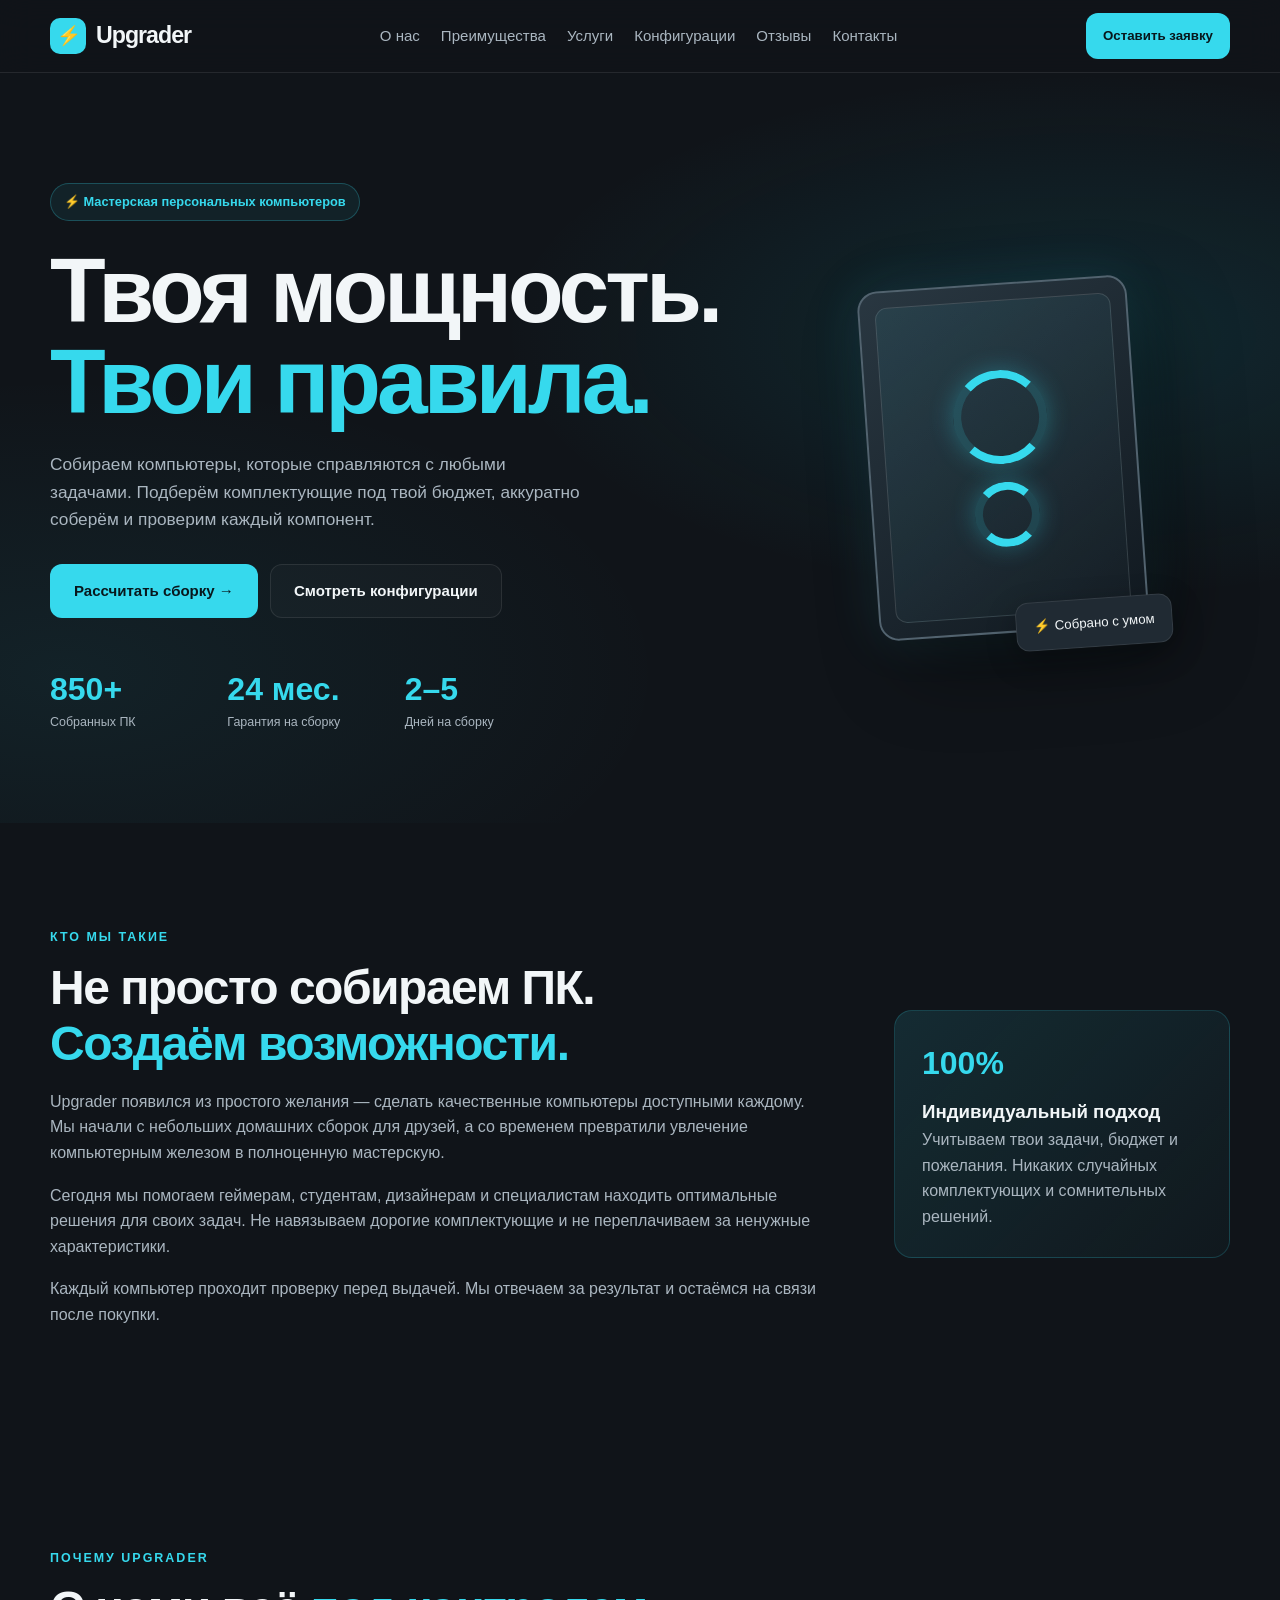
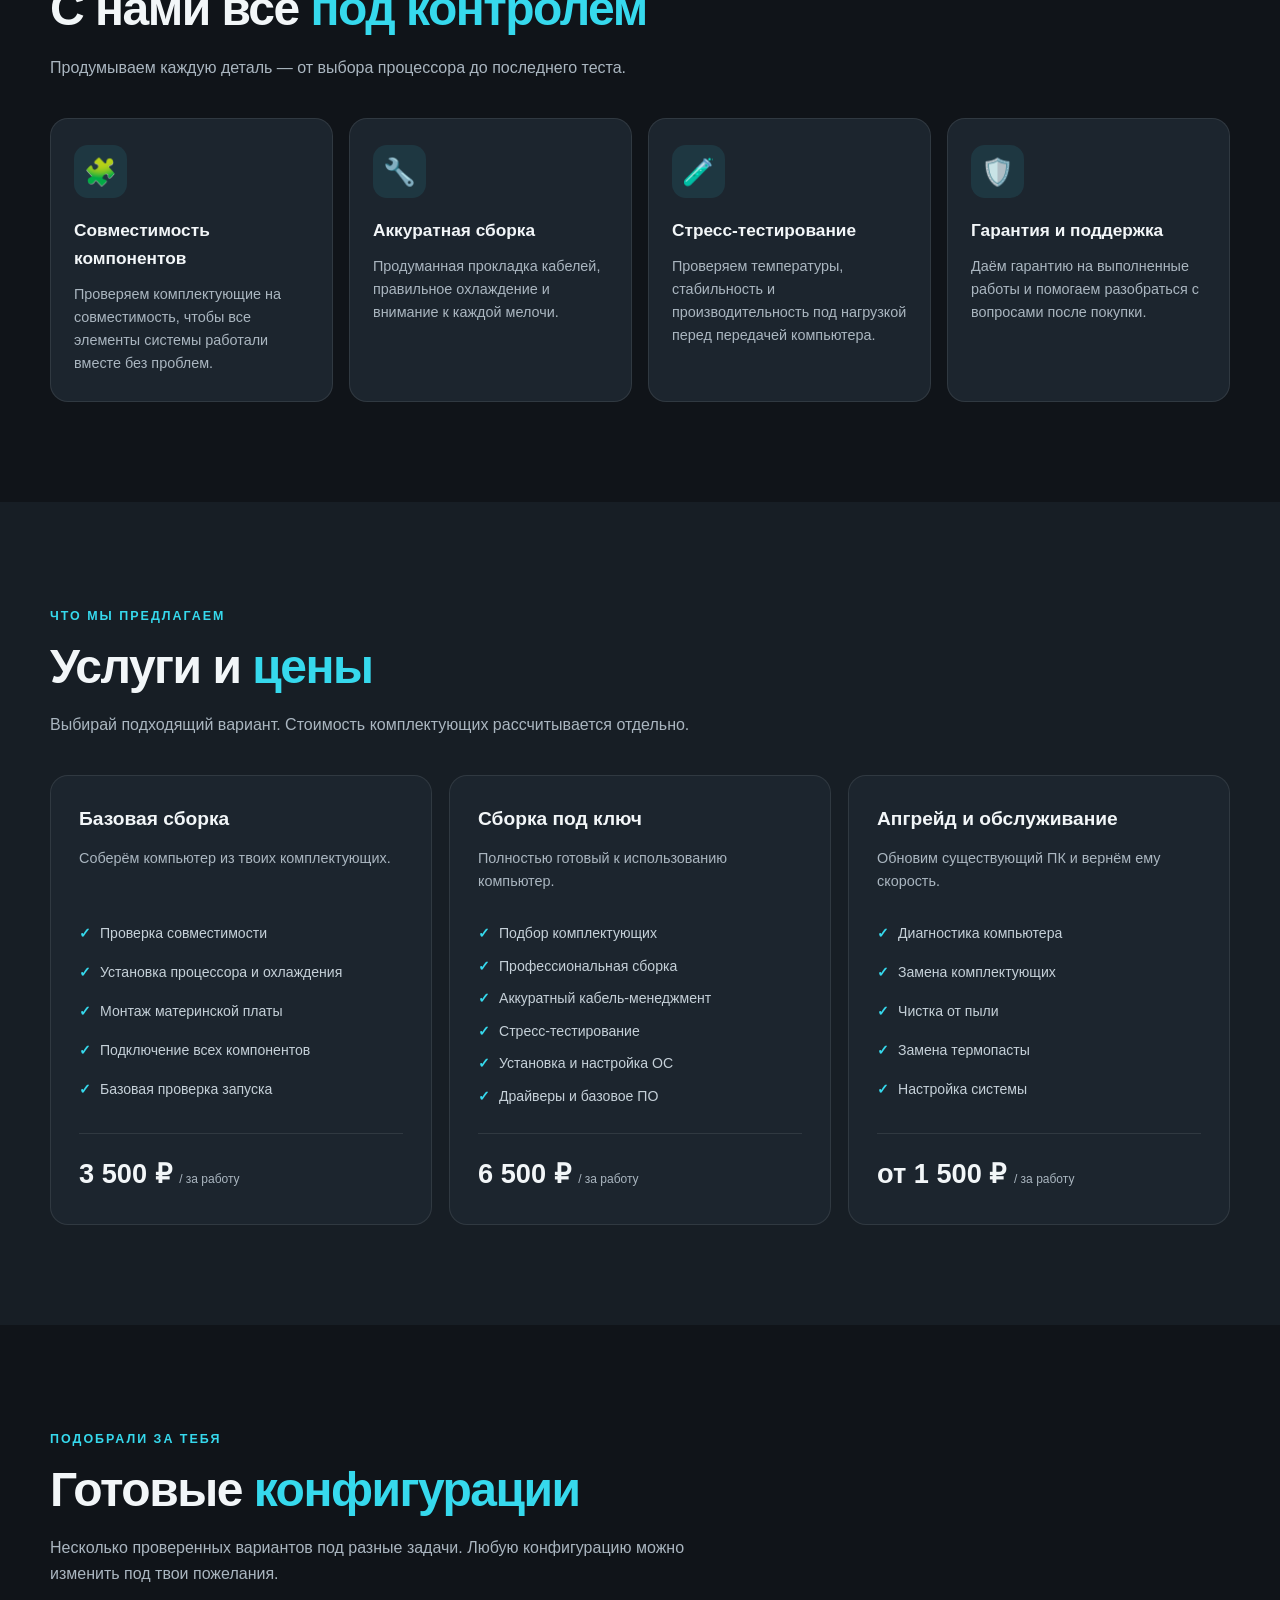
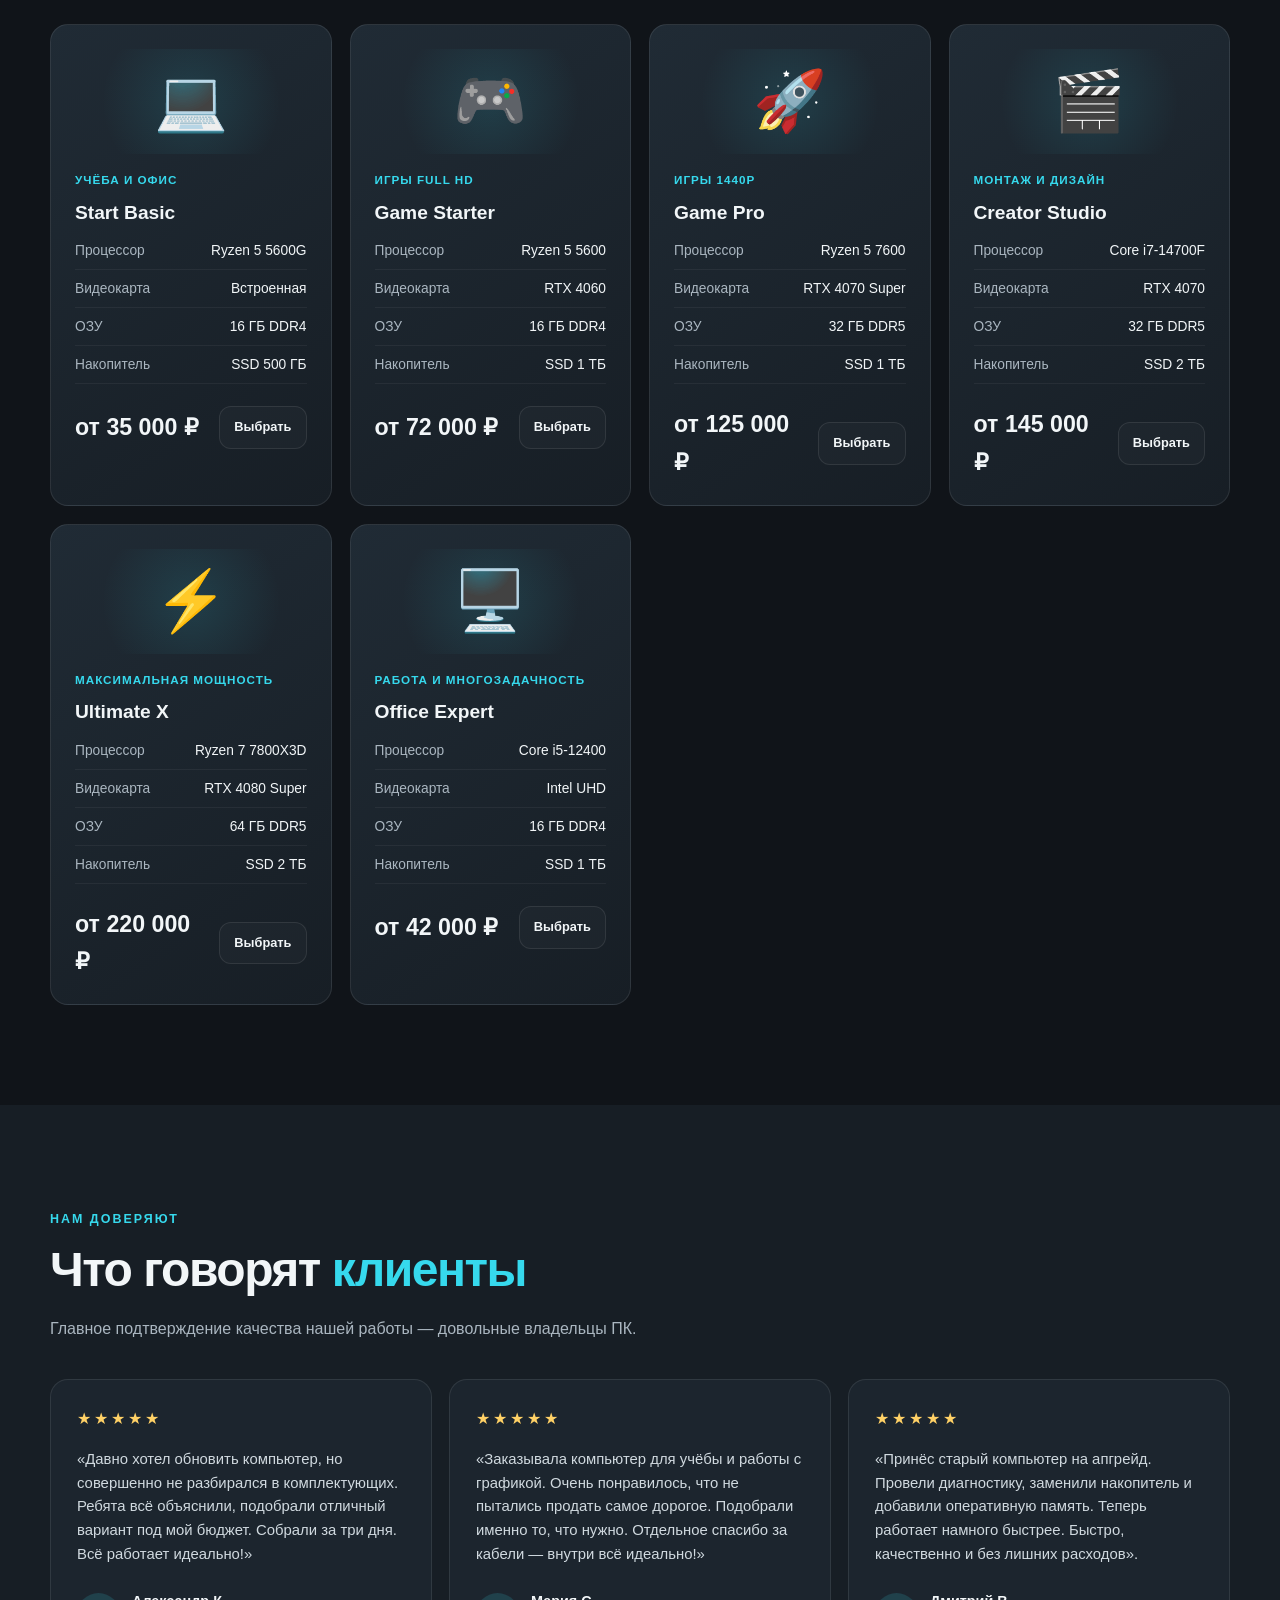
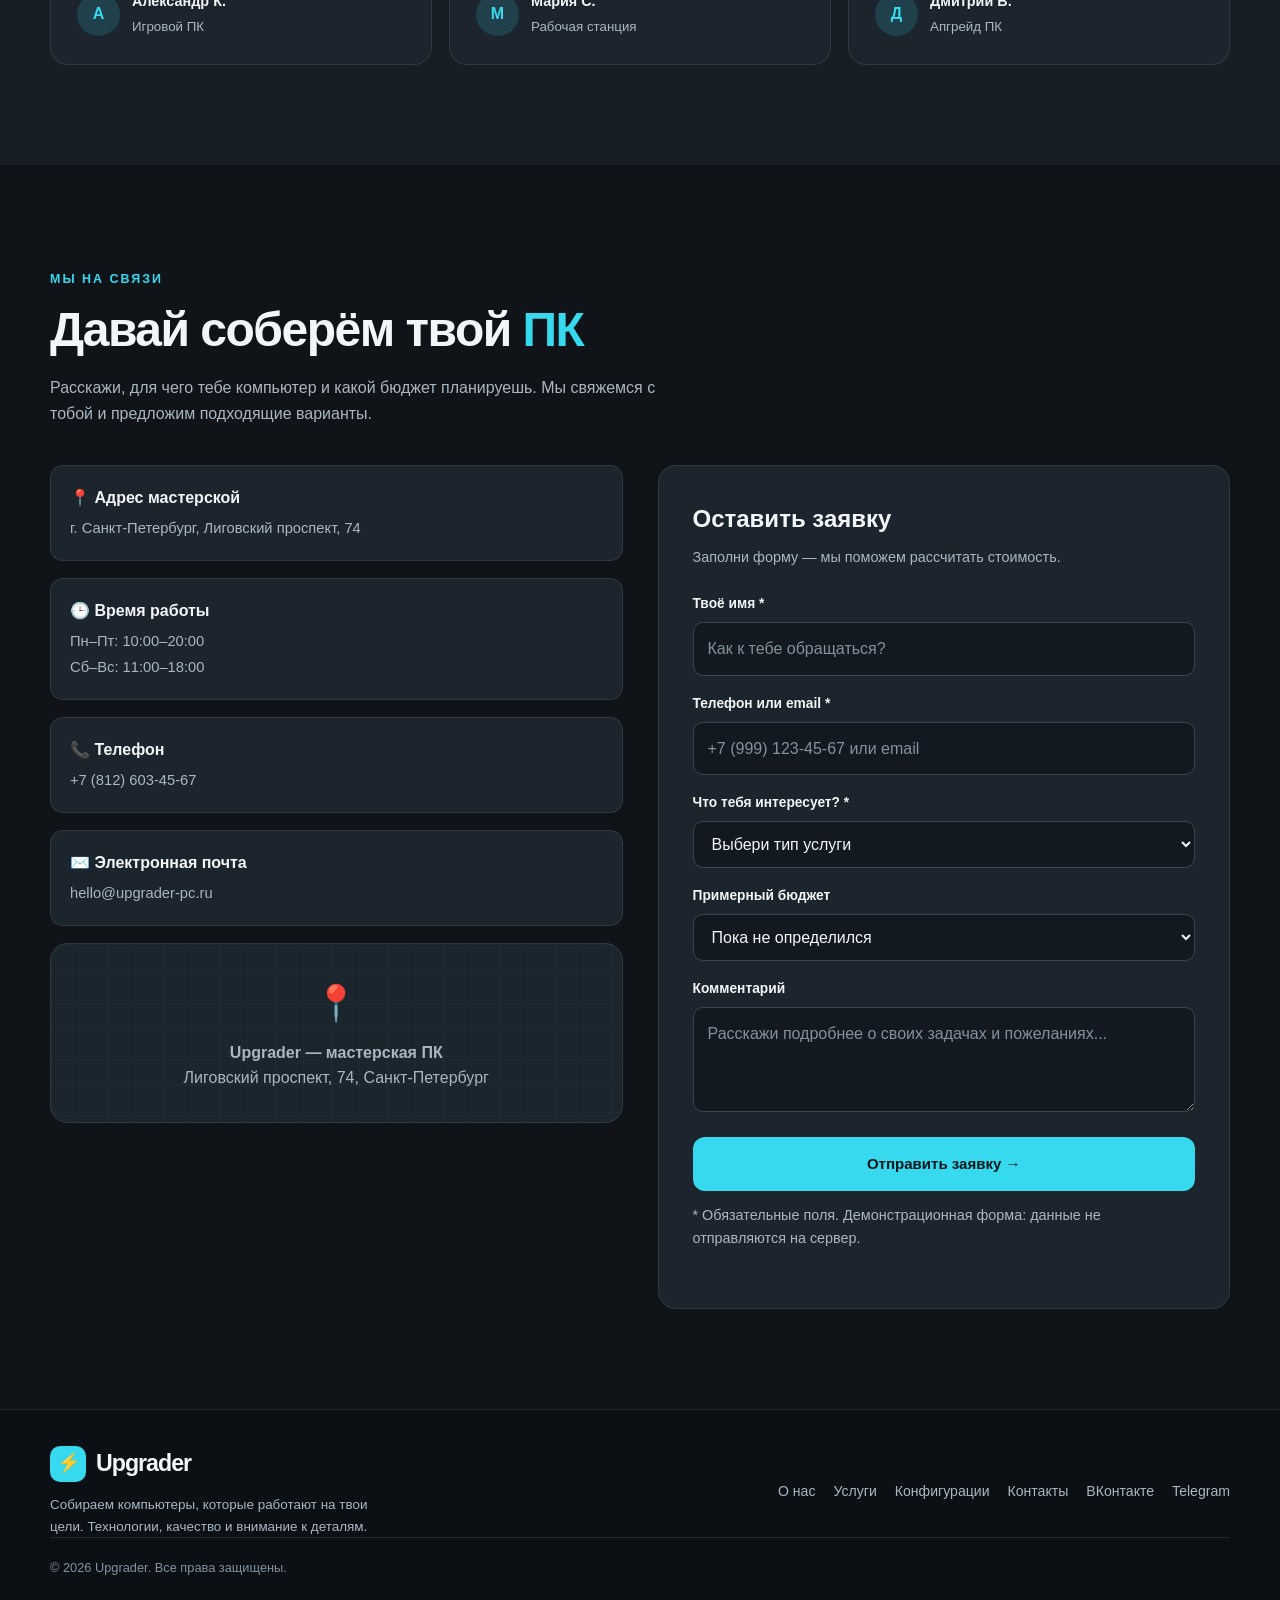
==== index.html @ da5e7ff3 "init commit" ====
<!DOCTYPE html>
<html lang="ru">
<head>
    <meta charset="UTF-8">
    <meta name="viewport" content="width=device-width, initial-scale=1.0">
    <meta name="description" content="Upgrader — сборка персональных компьютеров на заказ. Подбор комплектующих, профессиональная сборка, тестирование и апгрейд ПК.">
    <meta name="theme-color" content="#101419">
    <title>Upgrader — собери мощность под себя</title>

    <style>
        :root {
            --bg: #101419;
            --bg-secondary: #171e25;
            --card: #1c252e;
            --card-hover: #222f39;
            --accent: #36d9ed;
            --accent-dark: #16b8ce;
            --text: #f2f6f8;
            --muted: #aab6c0;
            --border: rgba(255,255,255,.09);
            --radius: 18px;
            --container: 1180px;
        }

        * {
            margin: 0;
            padding: 0;
            box-sizing: border-box;
        }

        html {
            scroll-behavior: smooth;
            scroll-padding-top: 90px;
        }

        body {
            font-family: -apple-system, BlinkMacSystemFont, "Segoe UI", sans-serif;
            background: var(--bg);
            color: var(--text);
            line-height: 1.6;
            overflow-x: hidden;
        }

        a {
            color: inherit;
            text-decoration: none;
        }

        button, input, select, textarea {
            font: inherit;
        }

        button, a {
            -webkit-tap-highlight-color: transparent;
        }

        .container {
            width: min(100% - 36px, var(--container));
            margin-inline: auto;
        }

        .section {
            padding: 76px 0;
        }

        .section-label {
            display: inline-block;
            color: var(--accent);
            font-size: .78rem;
            font-weight: 800;
            letter-spacing: 2px;
            text-transform: uppercase;
            margin-bottom: 12px;
        }

        .section-title {
            font-size: clamp(2rem, 5vw, 3rem);
            line-height: 1.15;
            letter-spacing: -1.5px;
            margin-bottom: 18px;
        }

        .section-description {
            max-width: 650px;
            color: var(--muted);
            margin-bottom: 38px;
        }

        .accent {
            color: var(--accent);
        }

        /* ===== Кнопки ===== */
        .btn {
            display: inline-flex;
            justify-content: center;
            align-items: center;
            gap: 9px;
            padding: 14px 23px;
            border: 1px solid transparent;
            border-radius: 12px;
            font-weight: 750;
            font-size: .94rem;
            cursor: pointer;
            transition: .25s ease;
            text-align: center;
        }

        .btn-primary {
            background: var(--accent);
            color: #08171c;
        }

        .btn-primary:hover {
            background: #74edfa;
            box-shadow: 0 0 28px rgba(54,217,237,.3);
            transform: translateY(-2px);
        }

        .btn-outline {
            border-color: var(--border);
            color: var(--text);
            background: rgba(255,255,255,.025);
        }

        .btn-outline:hover {
            border-color: var(--accent);
            color: var(--accent);
            transform: translateY(-2px);
        }

        /* ===== Шапка и навигация ===== */
        .header {
            position: sticky;
            top: 0;
            z-index: 100;
            background: rgba(16,20,25,.94);
            backdrop-filter: blur(16px);
            border-bottom: 1px solid var(--border);
        }

        .header-inner {
            min-height: 72px;
            display: flex;
            align-items: center;
            justify-content: space-between;
            gap: 20px;
        }

        .logo {
            display: inline-flex;
            align-items: center;
            gap: 10px;
            font-size: 1.45rem;
            font-weight: 900;
            letter-spacing: -1px;
            flex-shrink: 0;
        }

        .logo-icon {
            width: 36px;
            height: 36px;
            display: grid;
            place-items: center;
            background: var(--accent);
            color: #101419;
            border-radius: 10px;
            font-size: 1.2rem;
        }

        .nav {
            display: none;
            position: absolute;
            top: 72px;
            left: 0;
            width: 100%;
            padding: 22px;
            background: #171e25;
            border-bottom: 1px solid var(--border);
            flex-direction: column;
            gap: 18px;
        }

        .nav.active {
            display: flex;
        }

        .nav a {
            color: var(--muted);
            font-size: .94rem;
            transition: color .2s;
        }

        .nav a:hover {
            color: var(--accent);
        }

        .header-action {
            display: none;
        }

        .burger {
            width: 43px;
            height: 43px;
            border: 1px solid var(--border);
            border-radius: 10px;
            color: var(--text);
            background: var(--card);
            font-size: 1.35rem;
            cursor: pointer;
        }

        /* ===== Первый экран ===== */
        .hero {
            position: relative;
            padding: 88px 0 75px;
            overflow: hidden;
            background:
                radial-gradient(ellipse at 85% 35%, rgba(21,184,206,.13), transparent 38%),
                radial-gradient(ellipse at 5% 80%, rgba(54,217,237,.07), transparent 35%);
        }

        .hero-grid {
            display: grid;
            gap: 45px;
            align-items: center;
        }

        .hero-content {
            position: relative;
            z-index: 1;
        }

        .hero-tag {
            display: inline-flex;
            align-items: center;
            gap: 8px;
            padding: 8px 13px;
            border: 1px solid rgba(54,217,237,.25);
            border-radius: 30px;
            background: rgba(54,217,237,.07);
            color: var(--accent);
            font-size: .8rem;
            font-weight: 700;
            margin-bottom: 24px;
        }

        .hero h1 {
            font-size: clamp(2.8rem, 8vw, 5.7rem);
            line-height: .99;
            letter-spacing: -4px;
            margin-bottom: 25px;
        }

        .hero-description {
            max-width: 530px;
            color: var(--muted);
            font-size: 1.08rem;
            margin-bottom: 30px;
        }

        .hero-buttons {
            display: flex;
            flex-wrap: wrap;
            gap: 12px;
        }

        .hero-stats {
            display: grid;
            grid-template-columns: repeat(3, 1fr);
            gap: 12px;
            margin-top: 52px;
            max-width: 520px;
        }

        .stat-number {
            font-size: clamp(1.45rem, 4vw, 2rem);
            font-weight: 900;
            color: var(--accent);
            line-height: 1.2;
        }

        .stat-label {
            color: var(--muted);
            font-size: .78rem;
            margin-top: 5px;
        }

        /* Декоративный компьютер без внешних изображений */
        .hero-visual {
            min-height: 330px;
            display: grid;
            place-items: center;
            position: relative;
        }

        .pc-case {
            position: relative;
            width: min(270px, 75vw);
            height: 350px;
            padding: 15px;
            border: 2px solid #52636f;
            border-radius: 20px;
            background: linear-gradient(145deg, #293741, #111920);
            box-shadow: 25px 30px 80px rgba(0,0,0,.4), 0 0 50px rgba(54,217,237,.12);
            transform: rotate(-4deg);
        }

        .pc-glass {
            height: 100%;
            border: 1px solid rgba(255,255,255,.13);
            border-radius: 12px;
            background: linear-gradient(145deg, rgba(54,217,237,.07), rgba(255,255,255,.015));
            display: flex;
            flex-direction: column;
            align-items: center;
            justify-content: center;
            gap: 18px;
        }

        .fan {
            width: 94px;
            height: 94px;
            border: 8px solid rgba(54,217,237,.16);
            border-top-color: var(--accent);
            border-bottom-color: var(--accent);
            border-radius: 50%;
            box-shadow: 0 0 25px rgba(54,217,237,.3);
            animation: spin 7s linear infinite;
        }

        .fan:nth-child(2) {
            width: 65px;
            height: 65px;
            animation-duration: 5s;
        }

        .pc-caption {
            position: absolute;
            bottom: -22px;
            right: -25px;
            padding: 13px 17px;
            border: 1px solid var(--border);
            border-radius: 13px;
            background: #202a33;
            box-shadow: 0 10px 30px rgba(0,0,0,.3);
            font-size: .83rem;
        }

        @keyframes spin {
            to { transform: rotate(360deg); }
        }

        /* ===== О нас ===== */
        .about-grid {
            display: grid;
            gap: 25px;
        }

        .about-text p {
            color: var(--muted);
            margin-bottom: 17px;
        }

        .about-highlight {
            padding: 27px;
            background: linear-gradient(135deg, rgba(54,217,237,.12), rgba(54,217,237,.025));
            border: 1px solid rgba(54,217,237,.18);
            border-radius: var(--radius);
        }

        .about-highlight strong {
            display: block;
            font-size: 2rem;
            color: var(--accent);
            margin-bottom: 8px;
        }

        .about-highlight p {
            color: var(--muted);
        }

        /* ===== Преимущества ===== */
        .advantages-grid {
            display: grid;
            grid-template-columns: repeat(auto-fit, minmax(min(100%, 230px), 1fr));
            gap: 16px;
        }

        .advantage-card {
            padding: 26px 23px;
            border: 1px solid var(--border);
            border-radius: var(--radius);
            background: var(--card);
            transition: .25s ease;
        }

        .advantage-card:hover {
            transform: translateY(-5px);
            border-color: rgba(54,217,237,.55);
            background: var(--card-hover);
            box-shadow: 0 12px 35px rgba(54,217,237,.07);
        }

        .advantage-icon {
            width: 53px;
            height: 53px;
            display: grid;
            place-items: center;
            background: rgba(54,217,237,.1);
            border-radius: 14px;
            font-size: 1.65rem;
            margin-bottom: 19px;
        }

        .advantage-card h3 {
            font-size: 1.08rem;
            margin-bottom: 10px;
        }

        .advantage-card p {
            color: var(--muted);
            font-size: .9rem;
        }

        /* ===== Услуги ===== */
        .services {
            background: var(--bg-secondary);
        }

        .services-grid {
            display: grid;
            grid-template-columns: repeat(auto-fit, minmax(min(100%, 270px), 1fr));
            gap: 17px;
        }

        .service-card {
            padding: 28px;
            background: var(--card);
            border: 1px solid var(--border);
            border-radius: var(--radius);
            display: flex;
            flex-direction: column;
            transition: .25s;
        }

        .service-card:hover {
            transform: translateY(-5px);
            border-color: var(--accent);
        }

        .service-card h3 {
            font-size: 1.2rem;
            margin-bottom: 12px;
        }

        .service-card > p {
            min-height: 55px;
            color: var(--muted);
            font-size: .9rem;
            margin-bottom: 20px;
        }

        .service-card ul {
            list-style: none;
            display: grid;
            gap: 10px;
            margin-bottom: 26px;
            flex: 1;
        }

        .service-card li {
            color: #c5d0d8;
            font-size: .88rem;
        }

        .service-card li::before {
            content: "✓";
            color: var(--accent);
            margin-right: 9px;
            font-weight: 900;
        }

        .service-price {
            padding-top: 18px;
            border-top: 1px solid var(--border);
            font-size: 1.7rem;
            font-weight: 900;
        }

        .service-price small {
            font-size: .75rem;
            font-weight: 400;
            color: var(--muted);
        }

        /* ===== Конфигурации ===== */
        .configs-grid {
            display: grid;
            grid-template-columns: repeat(auto-fit, minmax(min(100%, 280px), 1fr));
            gap: 18px;
        }

        .config-card {
            position: relative;
            padding: 24px;
            background: linear-gradient(145deg, #202b35, #171e25);
            border: 1px solid var(--border);
            border-radius: var(--radius);
            overflow: hidden;
            transition: .25s;
        }

        .config-card:hover {
            transform: translateY(-5px);
            border-color: rgba(54,217,237,.6);
            box-shadow: 0 12px 35px rgba(54,217,237,.08);
        }

        .config-icon {
            width: 100%;
            height: 105px;
            display: grid;
            place-items: center;
            background: radial-gradient(circle, rgba(54,217,237,.13), transparent 70%);
            font-size: 3.7rem;
            margin-bottom: 12px;
        }

        .config-category {
            color: var(--accent);
            font-size: .73rem;
            font-weight: 800;
            letter-spacing: 1px;
            text-transform: uppercase;
        }

        .config-card h3 {
            font-size: 1.2rem;
            margin: 6px 0 12px;
        }

        .config-specs {
            list-style: none;
            display: grid;
            gap: 8px;
            color: var(--muted);
            font-size: .86rem;
            margin-bottom: 22px;
        }

        .config-specs li {
            display: flex;
            justify-content: space-between;
            gap: 10px;
            border-bottom: 1px solid rgba(255,255,255,.05);
            padding-bottom: 7px;
        }

        .config-specs span:last-child {
            color: var(--text);
            text-align: right;
        }

        .config-bottom {
            display: flex;
            justify-content: space-between;
            align-items: center;
            gap: 10px;
        }

        .config-price {
            font-size: 1.45rem;
            font-weight: 900;
        }

        .config-bottom .btn {
            padding: 10px 14px;
            font-size: .8rem;
        }

        /* ===== Отзывы ===== */
        .reviews {
            background: var(--bg-secondary);
        }

        .reviews-grid {
            display: grid;
            grid-template-columns: repeat(auto-fit, minmax(min(100%, 270px), 1fr));
            gap: 17px;
        }

        .review-card {
            padding: 26px;
            border: 1px solid var(--border);
            border-radius: var(--radius);
            background: var(--card);
        }

        .review-stars {
            color: #ffd166;
            letter-spacing: 3px;
            margin-bottom: 16px;
        }

        .review-card blockquote {
            color: #d0d9df;
            font-size: .93rem;
            margin-bottom: 23px;
        }

        .review-author {
            display: flex;
            align-items: center;
            gap: 12px;
        }

        .review-avatar {
            width: 43px;
            height: 43px;
            display: grid;
            place-items: center;
            border-radius: 50%;
            background: rgba(54,217,237,.15);
            color: var(--accent);
            font-weight: 900;
        }

        .review-author strong {
            display: block;
            font-size: .9rem;
        }

        .review-author small {
            color: var(--muted);
        }

        /* ===== Контакты и форма ===== */
        .contacts-grid {
            display: grid;
            gap: 35px;
        }

        .contact-info {
            display: grid;
            gap: 17px;
        }

        .contact-item {
            padding: 19px;
            border-radius: 13px;
            background: var(--card);
            border: 1px solid var(--border);
        }

        .contact-item strong {
            display: block;
            margin-bottom: 5px;
        }

        .contact-item span,
        .contact-item a {
            color: var(--muted);
            font-size: .92rem;
        }

        .contact-item a:hover {
            color: var(--accent);
        }

        .map-placeholder {
            min-height: 180px;
            display: grid;
            place-items: center;
            text-align: center;
            padding: 20px;
            background:
                linear-gradient(rgba(54,217,237,.035) 1px, transparent 1px),
                linear-gradient(90deg, rgba(54,217,237,.035) 1px, transparent 1px),
                #1b252e;
            background-size: 28px 28px;
            border: 1px solid var(--border);
            border-radius: var(--radius);
            color: var(--muted);
        }

        .map-placeholder span {
            display: block;
            font-size: 2.2rem;
            margin-bottom: 8px;
        }

        .form-card {
            padding: 26px;
            background: var(--card);
            border: 1px solid var(--border);
            border-radius: var(--radius);
        }

        .form-card h3 {
            font-size: 1.5rem;
            margin-bottom: 8px;
        }

        .form-card > p {
            color: var(--muted);
            font-size: .9rem;
            margin-bottom: 24px;
        }

        .form-group {
            margin-bottom: 17px;
        }

        .form-group label {
            display: block;
            font-size: .86rem;
            font-weight: 650;
            margin-bottom: 7px;
        }

        .form-group input,
        .form-group select,
        .form-group textarea {
            width: 100%;
            padding: 13px 14px;
            background: #121920;
            border: 1px solid #394650;
            border-radius: 10px;
            color: var(--text);
            outline: none;
            transition: border-color .2s;
        }

        .form-group input:focus,
        .form-group select:focus,
        .form-group textarea:focus {
            border-color: var(--accent);
            box-shadow: 0 0 0 3px rgba(54,217,237,.1);
        }

        .form-group input::placeholder,
        .form-group textarea::placeholder {
            color: #84919c;
        }

        .form-group textarea {
            min-height: 105px;
            resize: vertical;
        }

        .form-note {
            color: var(--muted);
            font-size: .75rem;
            margin-top: 13px;
        }

        .form-card .btn {
            width: 100%;
        }

        /* ===== Подвал ===== */
        .footer {
            padding: 35px 0;
            background: #0b1014;
            border-top: 1px solid var(--border);
        }

        .footer-inner {
            display: flex;
            flex-direction: column;
            gap: 25px;
        }

        .footer-description {
            max-width: 320px;
            color: var(--muted);
            font-size: .84rem;
            margin-top: 12px;
        }

        .footer-links {
            display: flex;
            flex-wrap: wrap;
            gap: 18px;
        }

        .footer-links a {
            color: var(--muted);
            font-size: .88rem;
            transition: color .2s;
        }

        .footer-links a:hover {
            color: var(--accent);
        }

        .copyright {
            color: #84919c;
            font-size: .8rem;
            padding-top: 20px;
            border-top: 1px solid var(--border);
        }

        /* ===== Адаптация для планшетов и ПК ===== */
        @media (min-width: 700px) {
            .section {
                padding: 100px 0;
            }

            .hero {
                padding: 110px 0 90px;
            }

            .hero-grid {
                grid-template-columns: 1.2fr .8fr;
            }

            .about-grid {
                grid-template-columns: 1.4fr .6fr;
                align-items: center;
                gap: 60px;
            }

            .contacts-grid {
                grid-template-columns: 1fr 1fr;
                align-items: start;
            }

            .form-card {
                padding: 34px;
            }

            .footer-inner {
                flex-direction: row;
                justify-content: space-between;
                align-items: center;
            }
        }

        @media (min-width: 1050px) {
            .nav {
                position: static;
                display: flex;
                width: auto;
                padding: 0;
                background: transparent;
                border: 0;
                flex-direction: row;
                align-items: center;
                gap: 21px;
            }

            .header-action {
                display: inline-flex;
                padding: 11px 16px;
                font-size: .83rem;
            }

            .burger {
                display: none;
            }
        }

        @media (max-width: 380px) {
            .container {
                width: min(100% - 26px, var(--container));
            }

            .hero h1 {
                letter-spacing: -2px;
            }

            .hero-buttons .btn {
                width: 100%;
            }

            .hero-stats {
                gap: 7px;
            }

            .stat-label {
                font-size: .69rem;
            }

            .config-bottom {
                align-items: flex-start;
                flex-direction: column;
            }
        }

        /* Учитываем настройки пользователя, отключающие анимацию */
        @media (prefers-reduced-motion: reduce) {
            *,
            *::before,
            *::after {
                scroll-behavior: auto !important;
                animation-duration: .01ms !important;
                animation-iteration-count: 1 !important;
                transition-duration: .01ms !important;
            }
        }
    </style>
</head>

<body>

    <!-- Шапка сайта -->
    <header class="header">
        <div class="container header-inner">
            <a href="#home" class="logo" aria-label="Upgrader — на главную">
                <span class="logo-icon">⚡</span>
                Upgrader
            </a>

            <nav class="nav" id="navigation" aria-label="Основная навигация">
                <a href="#about">О нас</a>
                <a href="#advantages">Преимущества</a>
                <a href="#services">Услуги</a>
                <a href="#configurations">Конфигурации</a>
                <a href="#reviews">Отзывы</a>
                <a href="#contacts">Контакты</a>
            </nav>

            <a href="#contacts" class="btn btn-primary header-action">Оставить заявку</a>

            <button class="burger" id="burger" type="button"
                    aria-label="Открыть меню" aria-expanded="false"
                    aria-controls="navigation">☰</button>
        </div>
    </header>

    <main>
        <!-- Главный экран -->
        <section class="hero" id="home">
            <div class="container hero-grid">
                <div class="hero-content">
                    <div class="hero-tag">⚡ Мастерская персональных компьютеров</div>

                    <h1>
                        Твоя мощность.<br>
                        <span class="accent">Твои правила.</span>
                    </h1>

                    <p class="hero-description">
                        Собираем компьютеры, которые справляются с любыми задачами.
                        Подберём комплектующие под твой бюджет, аккуратно соберём
                        и проверим каждый компонент.
                    </p>

                    <div class="hero-buttons">
                        <a href="#contacts" class="btn btn-primary">Рассчитать сборку →</a>
                        <a href="#configurations" class="btn btn-outline">Смотреть конфигурации</a>
                    </div>

                    <div class="hero-stats">
                        <div>
                            <div class="stat-number">850+</div>
                            <div class="stat-label">Собранных ПК</div>
                        </div>
                        <div>
                            <div class="stat-number">24 мес.</div>
                            <div class="stat-label">Гарантия на сборку</div>
                        </div>
                        <div>
                            <div class="stat-number">2–5</div>
                            <div class="stat-label">Дней на сборку</div>
                        </div>
                    </div>
                </div>

                <div class="hero-visual" aria-label="Изображение игрового компьютера">
                    <div class="pc-case">
                        <div class="pc-glass">
                            <div class="fan"></div>
                            <div class="fan"></div>
                        </div>
                        <div class="pc-caption">⚡ Собрано с умом</div>
                    </div>
                </div>
            </div>
        </section>

        <!-- О мастерской -->
        <section class="section" id="about">
            <div class="container about-grid">
                <div class="about-text">
                    <span class="section-label">Кто мы такие</span>
                    <h2 class="section-title">Не просто собираем ПК.<br>
                        <span class="accent">Создаём возможности.</span>
                    </h2>

                    <p>
                        Upgrader появился из простого желания — сделать качественные
                        компьютеры доступными каждому. Мы начали с небольших домашних
                        сборок для друзей, а со временем превратили увлечение
                        компьютерным железом в полноценную мастерскую.
                    </p>

                    <p>
                        Сегодня мы помогаем геймерам, студентам, дизайнерам и
                        специалистам находить оптимальные решения для своих задач.
                        Не навязываем дорогие комплектующие и не переплачиваем
                        за ненужные характеристики.
                    </p>

                    <p>
                        Каждый компьютер проходит проверку перед выдачей.
                        Мы отвечаем за результат и остаёмся на связи после покупки.
                    </p>
                </div>

                <div class="about-highlight">
                    <strong>100%</strong>
                    <h3>Индивидуальный подход</h3>
                    <p>
                        Учитываем твои задачи, бюджет и пожелания.
                        Никаких случайных комплектующих и сомнительных решений.
                    </p>
                </div>
            </div>
        </section>

        <!-- Преимущества -->
        <section class="section" id="advantages">
            <div class="container">
                <span class="section-label">Почему Upgrader</span>
                <h2 class="section-title">С нами всё <span class="accent">под контролем</span></h2>
                <p class="section-description">
                    Продумываем каждую деталь — от выбора процессора до последнего теста.
                </p>

                <div class="advantages-grid">
                    <article class="advantage-card">
                        <div class="advantage-icon">🧩</div>
                        <h3>Совместимость компонентов</h3>
                        <p>
                            Проверяем комплектующие на совместимость, чтобы все
                            элементы системы работали вместе без проблем.
                        </p>
                    </article>

                    <article class="advantage-card">
                        <div class="advantage-icon">🔧</div>
                        <h3>Аккуратная сборка</h3>
                        <p>
                            Продуманная прокладка кабелей, правильное охлаждение
                            и внимание к каждой мелочи.
                        </p>
                    </article>

                    <article class="advantage-card">
                        <div class="advantage-icon">🧪</div>
                        <h3>Стресс-тестирование</h3>
                        <p>
                            Проверяем температуры, стабильность и производительность
                            под нагрузкой перед передачей компьютера.
                        </p>
                    </article>

                    <article class="advantage-card">
                        <div class="advantage-icon">🛡️</div>
                        <h3>Гарантия и поддержка</h3>
                        <p>
                            Даём гарантию на выполненные работы и помогаем
                            разобраться с вопросами после покупки.
                        </p>
                    </article>
                </div>
            </div>
        </section>

        <!-- Услуги и стоимость -->
        <section class="section services" id="services">
            <div class="container">
                <span class="section-label">Что мы предлагаем</span>
                <h2 class="section-title">Услуги и <span class="accent">цены</span></h2>
                <p class="section-description">
                    Выбирай подходящий вариант. Стоимость комплектующих
                    рассчитывается отдельно.
                </p>

                <div class="services-grid">
                    <article class="service-card">
                        <h3>Базовая сборка</h3>
                        <p>Соберём компьютер из твоих комплектующих.</p>

                        <ul>
                            <li>Проверка совместимости</li>
                            <li>Установка процессора и охлаждения</li>
                            <li>Монтаж материнской платы</li>
                            <li>Подключение всех компонентов</li>
                            <li>Базовая проверка запуска</li>
                        </ul>

                        <div class="service-price">
                            3 500 ₽ <small>/ за работу</small>
                        </div>
                    </article>

                    <article class="service-card">
                        <h3>Сборка под ключ</h3>
                        <p>Полностью готовый к использованию компьютер.</p>

                        <ul>
                            <li>Подбор комплектующих</li>
                            <li>Профессиональная сборка</li>
                            <li>Аккуратный кабель-менеджмент</li>
                            <li>Стресс-тестирование</li>
                            <li>Установка и настройка ОС</li>
                            <li>Драйверы и базовое ПО</li>
                        </ul>

                        <div class="service-price">
                            6 500 ₽ <small>/ за работу</small>
                        </div>
                    </article>

                    <article class="service-card">
                        <h3>Апгрейд и обслуживание</h3>
                        <p>Обновим существующий ПК и вернём ему скорость.</p>

                        <ul>
                            <li>Диагностика компьютера</li>
                            <li>Замена комплектующих</li>
                            <li>Чистка от пыли</li>
                            <li>Замена термопасты</li>
                            <li>Настройка системы</li>
                        </ul>

                        <div class="service-price">
                            от 1 500 ₽ <small>/ за работу</small>
                        </div>
                    </article>
                </div>
            </div>
        </section>

        <!-- Готовые конфигурации -->
        <section class="section" id="configurations">
            <div class="container">
                <span class="section-label">Подобрали за тебя</span>
                <h2 class="section-title">Готовые <span class="accent">конфигурации</span></h2>
                <p class="section-description">
                    Несколько проверенных вариантов под разные задачи.
                    Любую конфигурацию можно изменить под твои пожелания.
                </p>

                <div class="configs-grid">
                    <article class="config-card">
                        <div class="config-icon">💻</div>
                        <span class="config-category">Учёба и офис</span>
                        <h3>Start Basic</h3>

                        <ul class="config-specs">
                            <li><span>Процессор</span><span>Ryzen 5 5600G</span></li>
                            <li><span>Видеокарта</span><span>Встроенная</span></li>
                            <li><span>ОЗУ</span><span>16 ГБ DDR4</span></li>
                            <li><span>Накопитель</span><span>SSD 500 ГБ</span></li>
                        </ul>

                        <div class="config-bottom">
                            <span class="config-price">от 35 000 ₽</span>
                            <a href="#contacts" class="btn btn-outline">Выбрать</a>
                        </div>
                    </article>

                    <article class="config-card">
                        <div class="config-icon">🎮</div>
                        <span class="config-category">Игры Full HD</span>
                        <h3>Game Starter</h3>

                        <ul class="config-specs">
                            <li><span>Процессор</span><span>Ryzen 5 5600</span></li>
                            <li><span>Видеокарта</span><span>RTX 4060</span></li>
                            <li><span>ОЗУ</span><span>16 ГБ DDR4</span></li>
                            <li><span>Накопитель</span><span>SSD 1 ТБ</span></li>
                        </ul>

                        <div class="config-bottom">
                            <span class="config-price">от 72 000 ₽</span>
                            <a href="#contacts" class="btn btn-outline">Выбрать</a>
                        </div>
                    </article>

                    <article class="config-card">
                        <div class="config-icon">🚀</div>
                        <span class="config-category">Игры 1440p</span>
                        <h3>Game Pro</h3>

                        <ul class="config-specs">
                            <li><span>Процессор</span><span>Ryzen 5 7600</span></li>
                            <li><span>Видеокарта</span><span>RTX 4070 Super</span></li>
                            <li><span>ОЗУ</span><span>32 ГБ DDR5</span></li>
                            <li><span>Накопитель</span><span>SSD 1 ТБ</span></li>
                        </ul>

                        <div class="config-bottom">
                            <span class="config-price">от 125 000 ₽</span>
                            <a href="#contacts" class="btn btn-outline">Выбрать</a>
                        </div>
                    </article>

                    <article class="config-card">
                        <div class="config-icon">🎬</div>
                        <span class="config-category">Монтаж и дизайн</span>
                        <h3>Creator Studio</h3>

                        <ul class="config-specs">
                            <li><span>Процессор</span><span>Core i7-14700F</span></li>
                            <li><span>Видеокарта</span><span>RTX 4070</span></li>
                            <li><span>ОЗУ</span><span>32 ГБ DDR5</span></li>
                            <li><span>Накопитель</span><span>SSD 2 ТБ</span></li>
                        </ul>

                        <div class="config-bottom">
                            <span class="config-price">от 145 000 ₽</span>
                            <a href="#contacts" class="btn btn-outline">Выбрать</a>
                        </div>
                    </article>

                    <article class="config-card">
                        <div class="config-icon">⚡</div>
                        <span class="config-category">Максимальная мощность</span>
                        <h3>Ultimate X</h3>

                        <ul class="config-specs">
                            <li><span>Процессор</span><span>Ryzen 7 7800X3D</span></li>
                            <li><span>Видеокарта</span><span>RTX 4080 Super</span></li>
                            <li><span>ОЗУ</span><span>64 ГБ DDR5</span></li>
                            <li><span>Накопитель</span><span>SSD 2 ТБ</span></li>
                        </ul>

                        <div class="config-bottom">
                            <span class="config-price">от 220 000 ₽</span>
                            <a href="#contacts" class="btn btn-outline">Выбрать</a>
                        </div>
                    </article>

                    <article class="config-card">
                        <div class="config-icon">🖥️</div>
                        <span class="config-category">Работа и многозадачность</span>
                        <h3>Office Expert</h3>

                        <ul class="config-specs">
                            <li><span>Процессор</span><span>Core i5-12400</span></li>
                            <li><span>Видеокарта</span><span>Intel UHD</span></li>
                            <li><span>ОЗУ</span><span>16 ГБ DDR4</span></li>
                            <li><span>Накопитель</span><span>SSD 1 ТБ</span></li>
                        </ul>

                        <div class="config-bottom">
                            <span class="config-price">от 42 000 ₽</span>
                            <a href="#contacts" class="btn btn-outline">Выбрать</a>
                        </div>
                    </article>
                </div>
            </div>
        </section>

        <!-- Отзывы клиентов -->
        <section class="section reviews" id="reviews">
            <div class="container">
                <span class="section-label">Нам доверяют</span>
                <h2 class="section-title">Что говорят <span class="accent">клиенты</span></h2>
                <p class="section-description">
                    Главное подтверждение качества нашей работы — довольные владельцы ПК.
                </p>

                <div class="reviews-grid">
                    <article class="review-card">
                        <div class="review-stars" aria-label="5 из 5 звёзд">★★★★★</div>
                        <blockquote>
                            «Давно хотел обновить компьютер, но совершенно не разбирался
                            в комплектующих. Ребята всё объяснили, подобрали отличный
                            вариант под мой бюджет. Собрали за три дня. Всё работает идеально!»
                        </blockquote>

                        <div class="review-author">
                            <div class="review-avatar">А</div>
                            <div>
                                <strong>Александр К.</strong>
                                <small>Игровой ПК</small>
                            </div>
                        </div>
                    </article>

                    <article class="review-card">
                        <div class="review-stars" aria-label="5 из 5 звёзд">★★★★★</div>
                        <blockquote>
                            «Заказывала компьютер для учёбы и работы с графикой.
                            Очень понравилось, что не пытались продать самое дорогое.
                            Подобрали именно то, что нужно. Отдельное спасибо за кабели —
                            внутри всё идеально!»
                        </blockquote>

                        <div class="review-author">
                            <div class="review-avatar">М</div>
                            <div>
                                <strong>Мария С.</strong>
                                <small>Рабочая станция</small>
                            </div>
                        </div>
                    </article>

                    <article class="review-card">
                        <div class="review-stars" aria-label="5 из 5 звёзд">★★★★★</div>
                        <blockquote>
                            «Принёс старый компьютер на апгрейд. Провели диагностику,
                            заменили накопитель и добавили оперативную память.
                            Теперь работает намного быстрее. Быстро, качественно и без
                            лишних расходов».
                        </blockquote>

                        <div class="review-author">
                            <div class="review-avatar">Д</div>
                            <div>
                                <strong>Дмитрий В.</strong>
                                <small>Апгрейд ПК</small>
                            </div>
                        </div>
                    </article>
                </div>
            </div>
        </section>

        <!-- Контакты и форма заявки -->
        <section class="section" id="contacts">
            <div class="container">
                <span class="section-label">Мы на связи</span>
                <h2 class="section-title">Давай соберём твой <span class="accent">ПК</span></h2>
                <p class="section-description">
                    Расскажи, для чего тебе компьютер и какой бюджет планируешь.
                    Мы свяжемся с тобой и предложим подходящие варианты.
                </p>

                <div class="contacts-grid">
                    <div class="contact-info">
                        <div class="contact-item">
                            <strong>📍 Адрес мастерской</strong>
                            <span>г. Санкт-Петербург, Лиговский проспект, 74</span>
                        </div>

                        <div class="contact-item">
                            <strong>🕒 Время работы</strong>
                            <span>Пн–Пт: 10:00–20:00<br>Сб–Вс: 11:00–18:00</span>
                        </div>

                        <div class="contact-item">
                            <strong>📞 Телефон</strong>
                            <a href="tel:+78126034567">+7 (812) 603-45-67</a>
                        </div>

                        <div class="contact-item">
                            <strong>✉️ Электронная почта</strong>
                            <a href="mailto:hello@kulibin-pc.ru">hello@upgrader-pc.ru</a>
                        </div>

                        <div class="map-placeholder">
                            <div>
                                <span>📍</span>
                                <strong>Upgrader — мастерская ПК</strong>
                                <p>Лиговский проспект, 74, Санкт-Петербург</p>
                            </div>
                        </div>
                    </div>

                    <form class="form-card" action="#" method="get">
                        <h3>Оставить заявку</h3>
                        <p>Заполни форму — мы поможем рассчитать стоимость.</p>

                        <div class="form-group">
                            <label for="name">Твоё имя *</label>
                            <input type="text" id="name" name="name"
                                   placeholder="Как к тебе обращаться?"
                                   minlength="2" maxlength="60" autocomplete="name" required>
                        </div>

                        <div class="form-group">
                            <label for="contact">Телефон или email *</label>
                            <input type="text" id="contact" name="contact"
                                   placeholder="+7 (999) 123-45-67 или email"
                                   minlength="5" maxlength="100"
                                   autocomplete="email" required
                                   pattern="(?:\+?[0-9\s()\-]{7,20}|[A-Za-z0-9._%+-]+@[A-Za-z0-9.-]+\.[A-Za-z]{2,})"
                                   title="Укажите корректный телефон или email">
                        </div>

                        <div class="form-group">
                            <label for="type">Что тебя интересует? *</label>
                            <select id="type" name="type" required>
                                <option value="" disabled selected>Выбери тип услуги</option>
                                <option value="gaming">Игровой компьютер</option>
                                <option value="work">ПК для работы и учёбы</option>
                                <option value="creator">Компьютер для монтажа и дизайна</option>
                                <option value="upgrade">Апгрейд существующего ПК</option>
                                <option value="other">Другое</option>
                            </select>
                        </div>

                        <div class="form-group">
                            <label for="budget">Примерный бюджет</label>
                            <select id="budget" name="budget">
                                <option value="">Пока не определился</option>
                                <option value="under-50">До 50 000 ₽</option>
                                <option value="50-80">50 000–80 000 ₽</option>
                                <option value="80-120">80 000–120 000 ₽</option>
                                <option value="120-180">120 000–180 000 ₽</option>
                                <option value="180-plus">От 180 000 ₽</option>
                            </select>
                        </div>

                        <div class="form-group">
                            <label for="comment">Комментарий</label>
                            <textarea id="comment" name="comment"
                                      maxlength="1000"
                                      placeholder="Расскажи подробнее о своих задачах и пожеланиях..."></textarea>
                        </div>

                        <button type="submit" class="btn btn-primary">
                            Отправить заявку →
                        </button>

                        <p class="form-note">
                            * Обязательные поля. Демонстрационная форма:
                            данные не отправляются на сервер.
                        </p>
                    </form>
                </div>
            </div>
        </section>
    </main>

    <!-- Подвал сайта -->
    <footer class="footer">
        <div class="container">
            <div class="footer-inner">
                <div>
                    <a href="#home" class="logo">
                        <span class="logo-icon">⚡</span>
                        Upgrader
                    </a>
                    <p class="footer-description">
                        Собираем компьютеры, которые работают на твои цели.
                        Технологии, качество и внимание к деталям.
                    </p>
                </div>

                <div class="footer-links">
                    <a href="#about">О нас</a>
                    <a href="#services">Услуги</a>
                    <a href="#configurations">Конфигурации</a>
                    <a href="#contacts">Контакты</a>
                    <a href="https://vk.com/" target="_blank" rel="noopener noreferrer">ВКонтакте</a>
                    <a href="https://t.me/" target="_blank" rel="noopener noreferrer">Telegram</a>
                </div>
            </div>

            <div class="copyright">
                © 2026 Upgrader. Все права защищены.
            </div>
        </div>
    </footer>

    <!-- Минимальный JavaScript для мобильного меню -->
    <script>
        const burger = document.getElementById('burger');
        const navigation = document.getElementById('navigation');

        burger.addEventListener('click', () => {
            const isOpen = navigation.classList.toggle('active');
            burger.setAttribute('aria-expanded', isOpen);
            burger.textContent = isOpen ? '✕' : '☰';
            burger.setAttribute('aria-label', isOpen ? 'Закрыть меню' : 'Открыть меню');
        });

        navigation.querySelectorAll('a').forEach(link => {
            link.addEventListener('click', () => {
                navigation.classList.remove('active');
                burger.setAttribute('aria-expanded', 'false');
                burger.textContent = '☰';
                burger.setAttribute('aria-label', 'Открыть меню');
            });
        });
    </script>

</body>
</html>
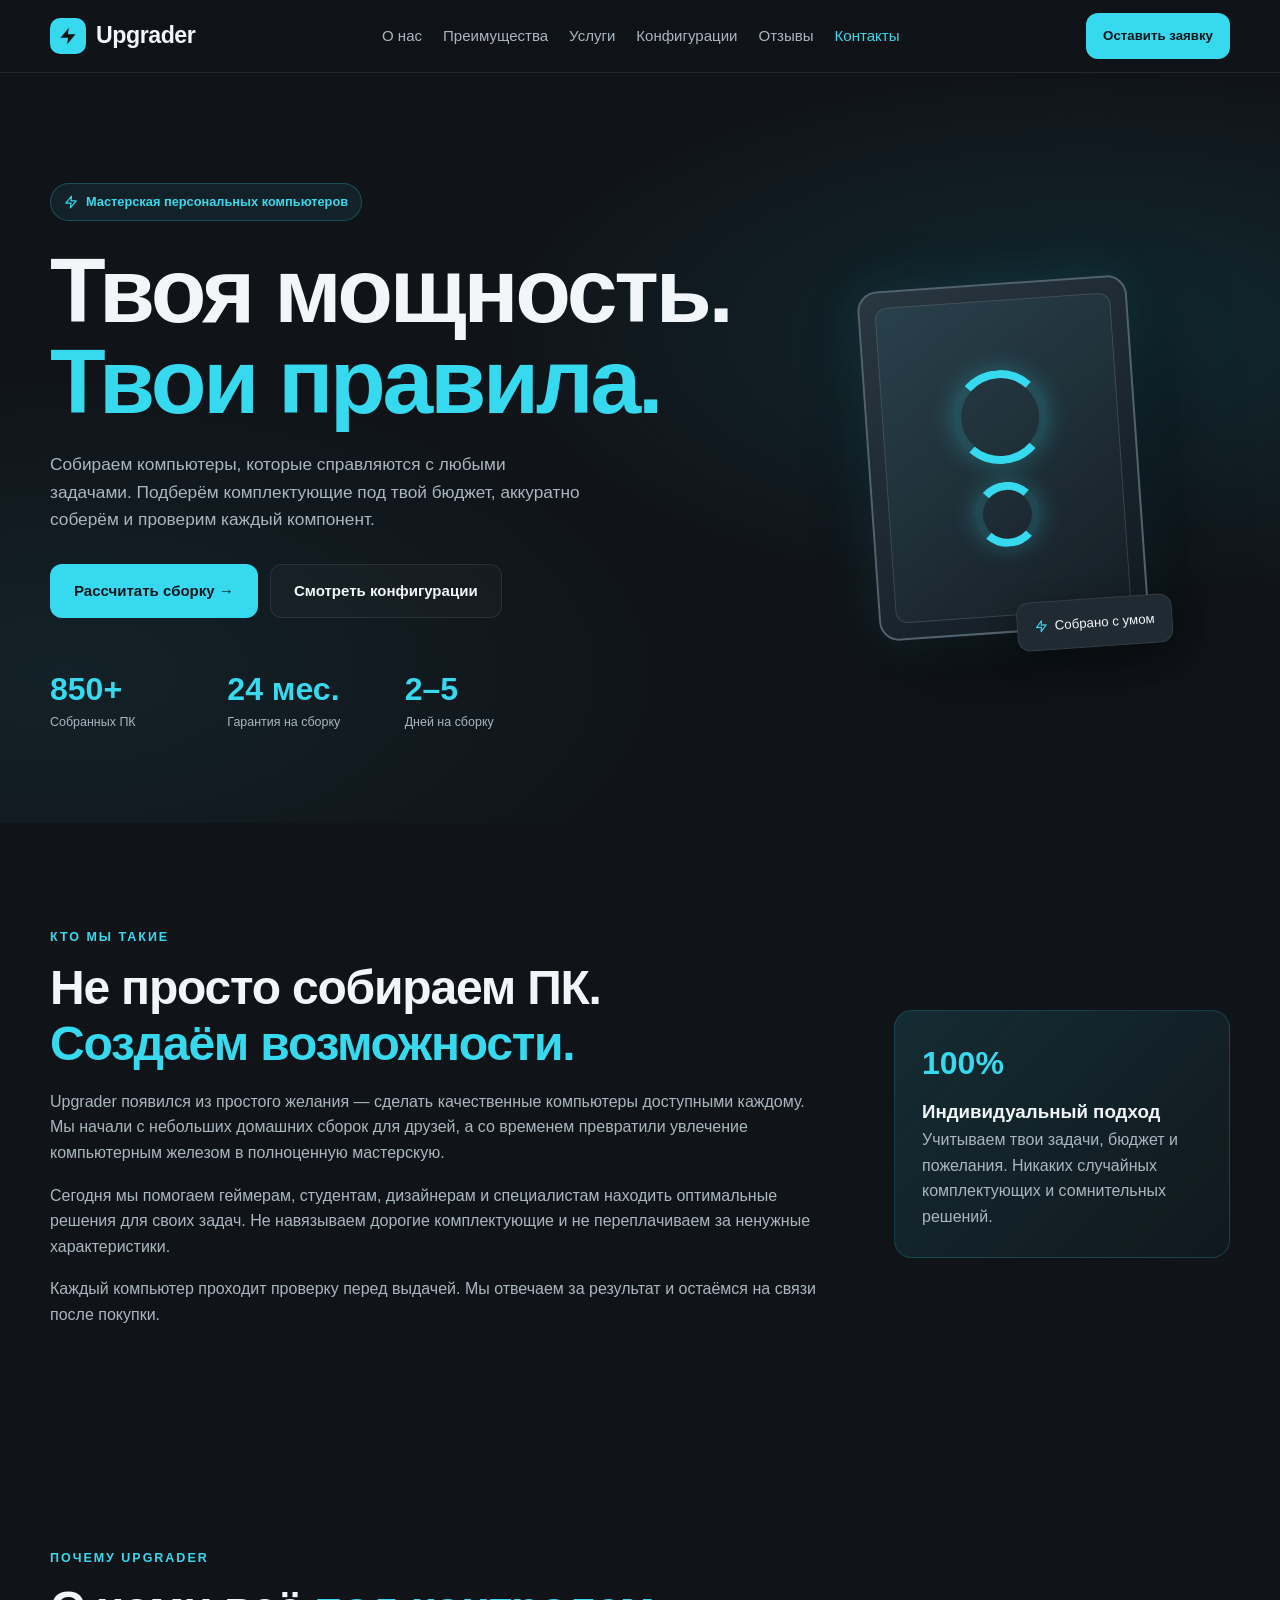
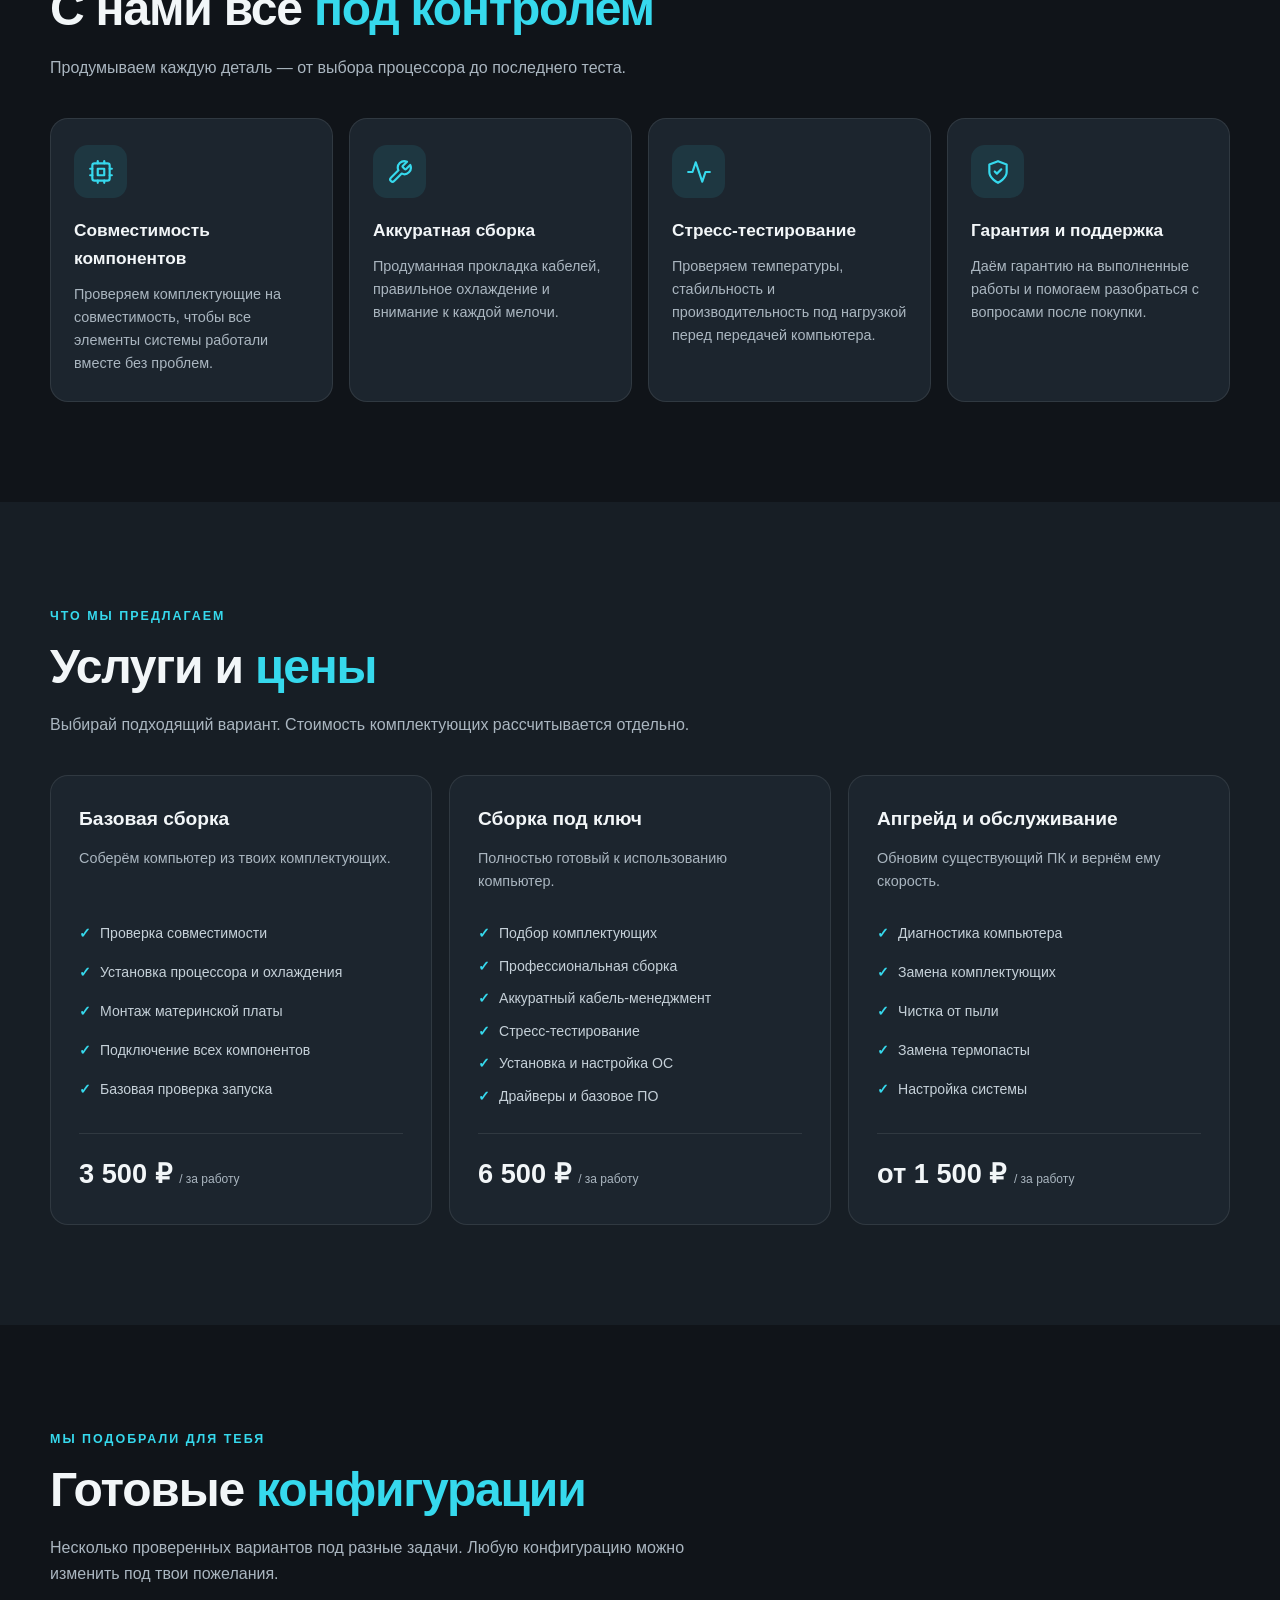
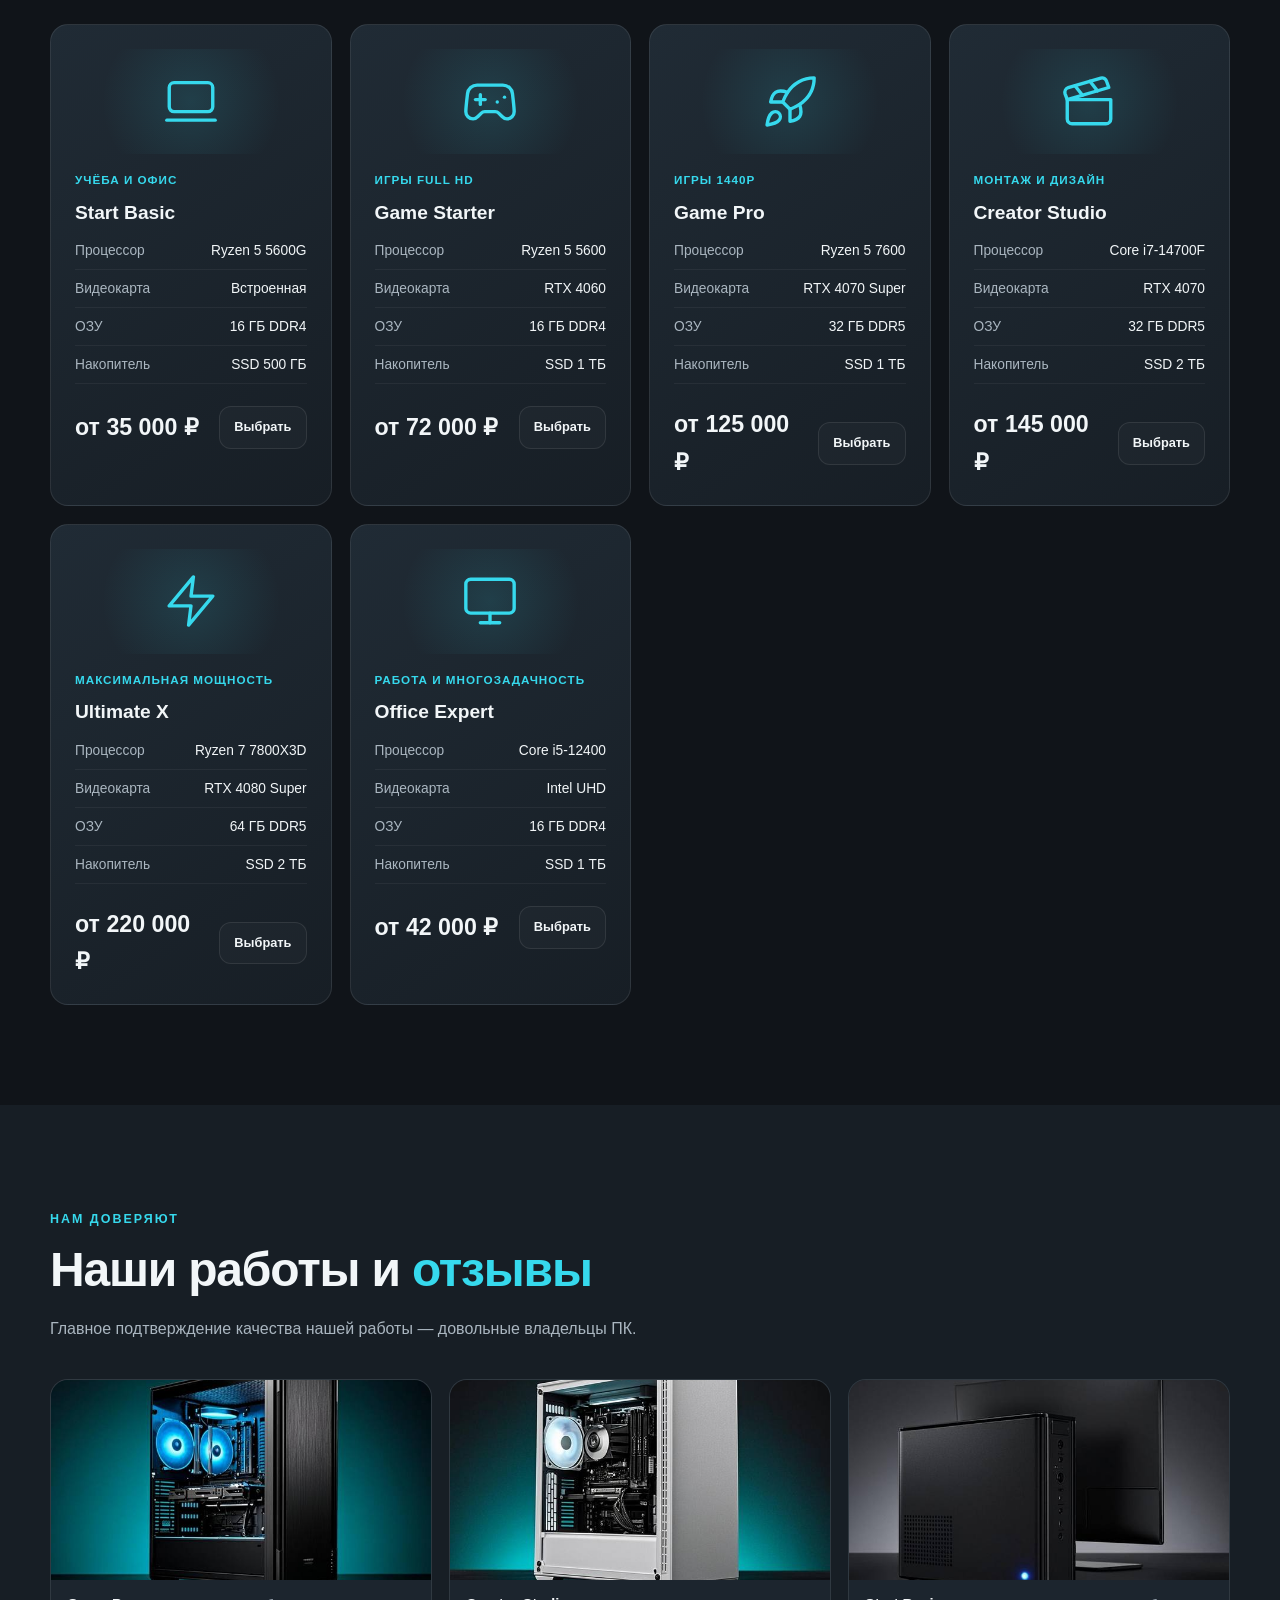
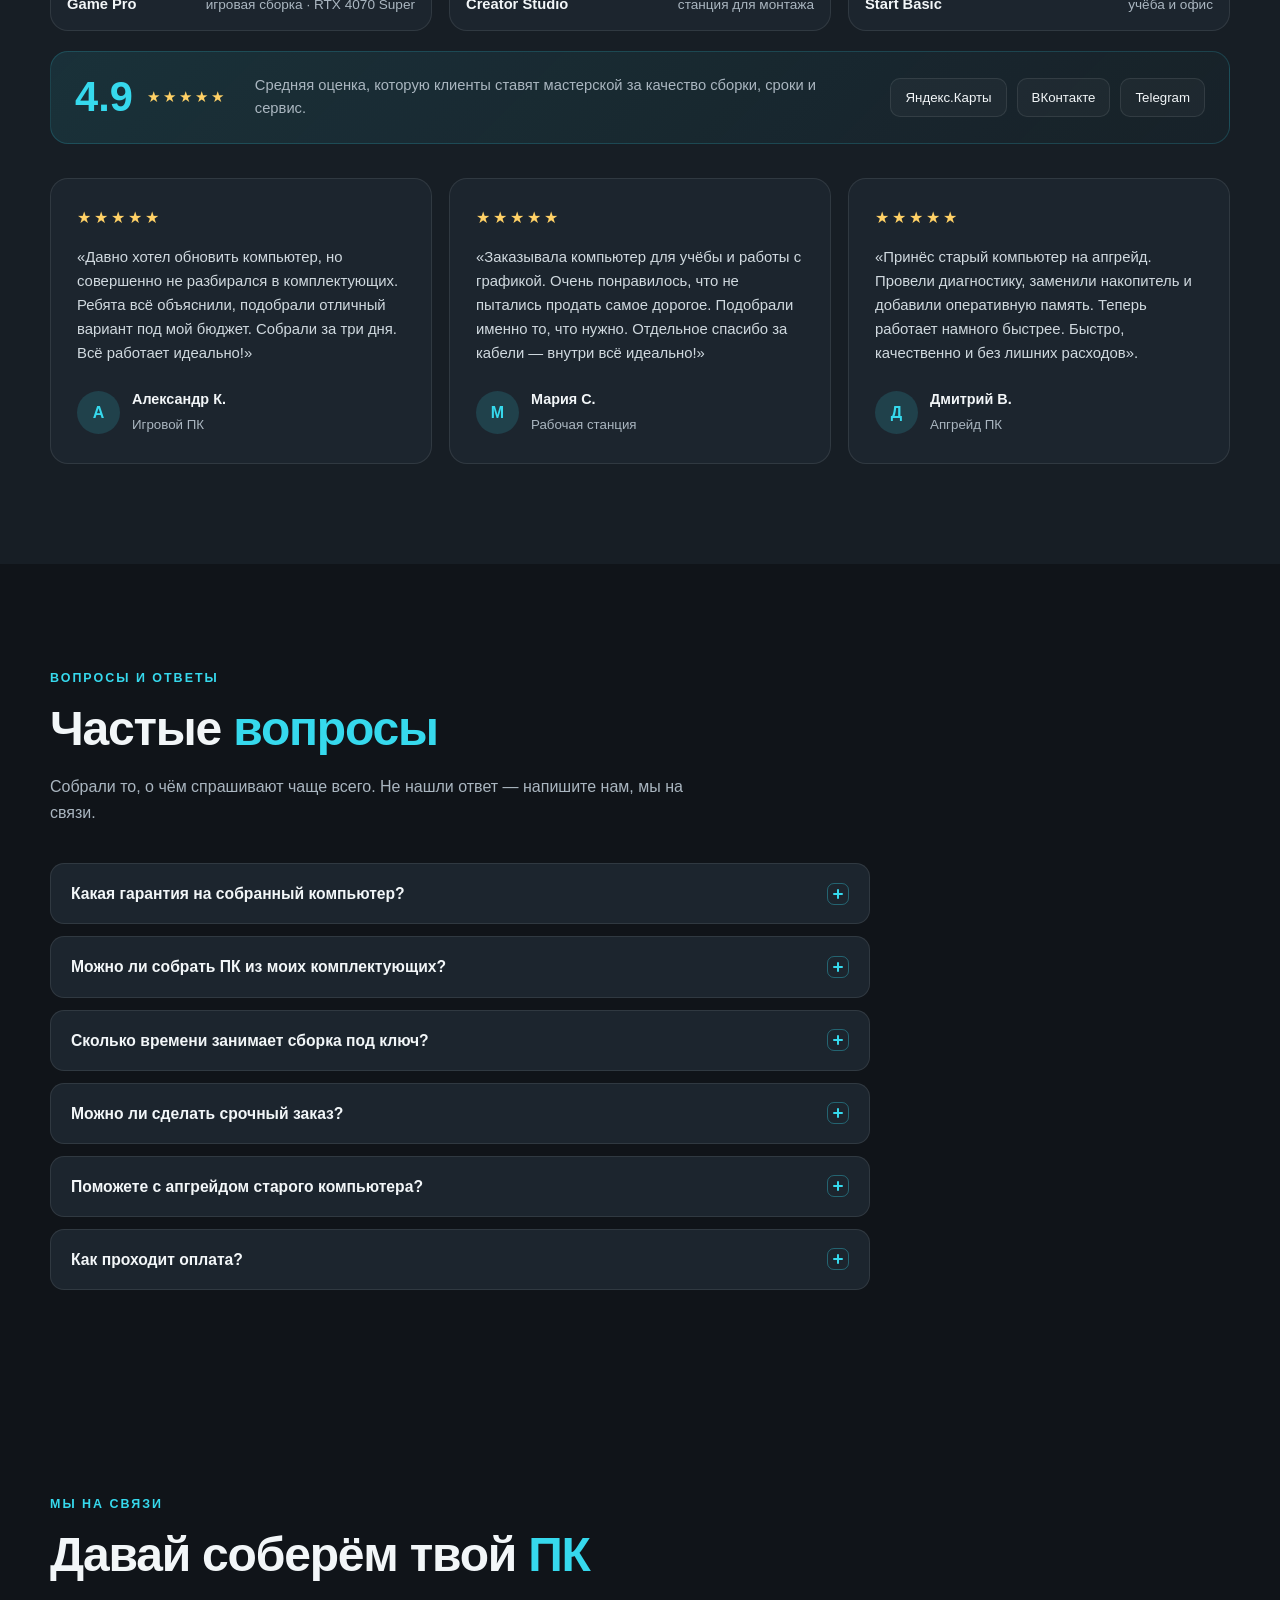
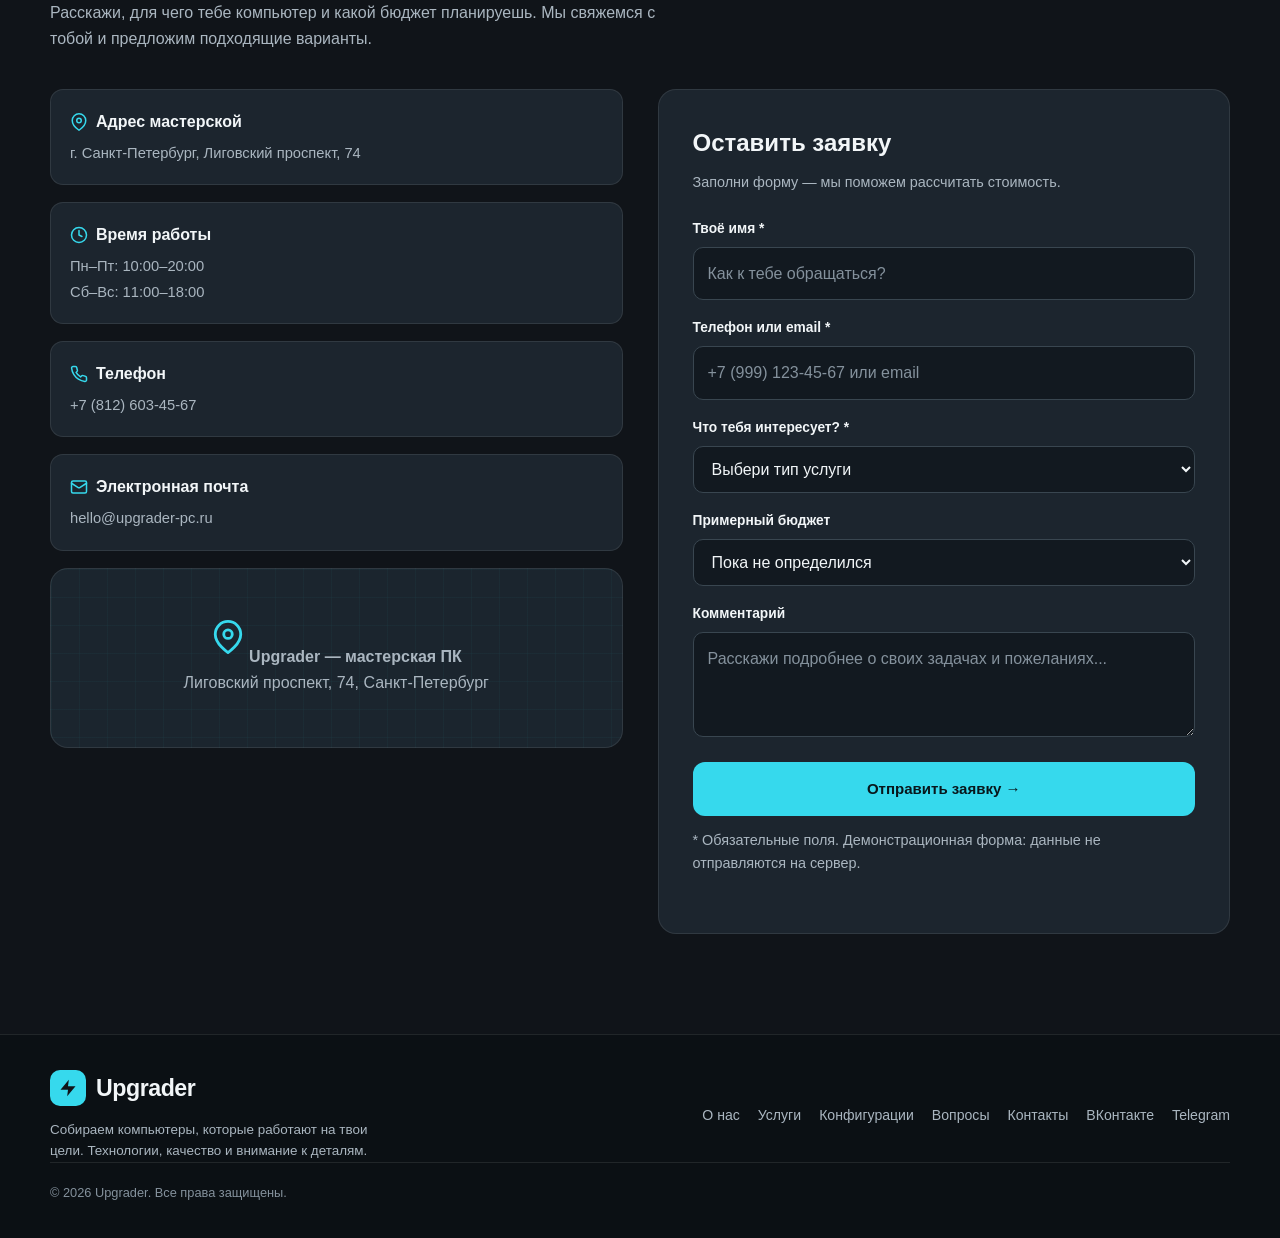
==== commit f86a6d4c: "refactor(struct): division into project structure" ====
--- a/index.html
+++ b/index.html
@@ -1,916 +1,104 @@
-
 <!DOCTYPE html>
 <html lang="ru">
 <head>
     <meta charset="UTF-8">
     <meta name="viewport" content="width=device-width, initial-scale=1.0">
-    <meta name="description" content="Upgrader — сборка персональных компьютеров на заказ. Подбор комплектующих, профессиональная сборка, тестирование и апгрейд ПК.">
+
+    <title>Upgrader — сборка ПК на заказ в Санкт-Петербурге | Игровые и рабочие компьютеры</title>
+    <meta name="description" content="Мастерская Upgrader в Санкт-Петербурге: сборка игровых и рабочих ПК на заказ, подбор комплектующих, апгрейд и обслуживание. Гарантия 24 месяца, срок сборки 2–5 дней.">
     <meta name="theme-color" content="#101419">
-    <title>Upgrader — собери мощность под себя</title>
-
-    <style>
-        :root {
-            --bg: #101419;
-            --bg-secondary: #171e25;
-            --card: #1c252e;
-            --card-hover: #222f39;
-            --accent: #36d9ed;
-            --accent-dark: #16b8ce;
-            --text: #f2f6f8;
-            --muted: #aab6c0;
-            --border: rgba(255,255,255,.09);
-            --radius: 18px;
-            --container: 1180px;
-        }
-
-        * {
-            margin: 0;
-            padding: 0;
-            box-sizing: border-box;
-        }
-
-        html {
-            scroll-behavior: smooth;
-            scroll-padding-top: 90px;
-        }
-
-        body {
-            font-family: -apple-system, BlinkMacSystemFont, "Segoe UI", sans-serif;
-            background: var(--bg);
-            color: var(--text);
-            line-height: 1.6;
-            overflow-x: hidden;
-        }
-
-        a {
-            color: inherit;
-            text-decoration: none;
-        }
-
-        button, input, select, textarea {
-            font: inherit;
-        }
-
-        button, a {
-            -webkit-tap-highlight-color: transparent;
-        }
-
-        .container {
-            width: min(100% - 36px, var(--container));
-            margin-inline: auto;
-        }
-
-        .section {
-            padding: 76px 0;
-        }
-
-        .section-label {
-            display: inline-block;
-            color: var(--accent);
-            font-size: .78rem;
-            font-weight: 800;
-            letter-spacing: 2px;
-            text-transform: uppercase;
-            margin-bottom: 12px;
-        }
-
-        .section-title {
-            font-size: clamp(2rem, 5vw, 3rem);
-            line-height: 1.15;
-            letter-spacing: -1.5px;
-            margin-bottom: 18px;
-        }
-
-        .section-description {
-            max-width: 650px;
-            color: var(--muted);
-            margin-bottom: 38px;
-        }
-
-        .accent {
-            color: var(--accent);
-        }
-
-        /* ===== Кнопки ===== */
-        .btn {
-            display: inline-flex;
-            justify-content: center;
-            align-items: center;
-            gap: 9px;
-            padding: 14px 23px;
-            border: 1px solid transparent;
-            border-radius: 12px;
-            font-weight: 750;
-            font-size: .94rem;
-            cursor: pointer;
-            transition: .25s ease;
-            text-align: center;
-        }
-
-        .btn-primary {
-            background: var(--accent);
-            color: #08171c;
-        }
-
-        .btn-primary:hover {
-            background: #74edfa;
-            box-shadow: 0 0 28px rgba(54,217,237,.3);
-            transform: translateY(-2px);
-        }
-
-        .btn-outline {
-            border-color: var(--border);
-            color: var(--text);
-            background: rgba(255,255,255,.025);
-        }
-
-        .btn-outline:hover {
-            border-color: var(--accent);
-            color: var(--accent);
-            transform: translateY(-2px);
-        }
-
-        /* ===== Шапка и навигация ===== */
-        .header {
-            position: sticky;
-            top: 0;
-            z-index: 100;
-            background: rgba(16,20,25,.94);
-            backdrop-filter: blur(16px);
-            border-bottom: 1px solid var(--border);
-        }
-
-        .header-inner {
-            min-height: 72px;
-            display: flex;
-            align-items: center;
-            justify-content: space-between;
-            gap: 20px;
-        }
-
-        .logo {
-            display: inline-flex;
-            align-items: center;
-            gap: 10px;
-            font-size: 1.45rem;
-            font-weight: 900;
-            letter-spacing: -1px;
-            flex-shrink: 0;
-        }
-
-        .logo-icon {
-            width: 36px;
-            height: 36px;
-            display: grid;
-            place-items: center;
-            background: var(--accent);
-            color: #101419;
-            border-radius: 10px;
-            font-size: 1.2rem;
-        }
-
-        .nav {
-            display: none;
-            position: absolute;
-            top: 72px;
-            left: 0;
-            width: 100%;
-            padding: 22px;
-            background: #171e25;
-            border-bottom: 1px solid var(--border);
-            flex-direction: column;
-            gap: 18px;
-        }
-
-        .nav.active {
-            display: flex;
-        }
-
-        .nav a {
-            color: var(--muted);
-            font-size: .94rem;
-            transition: color .2s;
-        }
-
-        .nav a:hover {
-            color: var(--accent);
-        }
-
-        .header-action {
-            display: none;
-        }
-
-        .burger {
-            width: 43px;
-            height: 43px;
-            border: 1px solid var(--border);
-            border-radius: 10px;
-            color: var(--text);
-            background: var(--card);
-            font-size: 1.35rem;
-            cursor: pointer;
-        }
-
-        /* ===== Первый экран ===== */
-        .hero {
-            position: relative;
-            padding: 88px 0 75px;
-            overflow: hidden;
-            background:
-                radial-gradient(ellipse at 85% 35%, rgba(21,184,206,.13), transparent 38%),
-                radial-gradient(ellipse at 5% 80%, rgba(54,217,237,.07), transparent 35%);
-        }
-
-        .hero-grid {
-            display: grid;
-            gap: 45px;
-            align-items: center;
-        }
-
-        .hero-content {
-            position: relative;
-            z-index: 1;
-        }
-
-        .hero-tag {
-            display: inline-flex;
-            align-items: center;
-            gap: 8px;
-            padding: 8px 13px;
-            border: 1px solid rgba(54,217,237,.25);
-            border-radius: 30px;
-            background: rgba(54,217,237,.07);
-            color: var(--accent);
-            font-size: .8rem;
-            font-weight: 700;
-            margin-bottom: 24px;
-        }
-
-        .hero h1 {
-            font-size: clamp(2.8rem, 8vw, 5.7rem);
-            line-height: .99;
-            letter-spacing: -4px;
-            margin-bottom: 25px;
-        }
-
-        .hero-description {
-            max-width: 530px;
-            color: var(--muted);
-            font-size: 1.08rem;
-            margin-bottom: 30px;
-        }
-
-        .hero-buttons {
-            display: flex;
-            flex-wrap: wrap;
-            gap: 12px;
-        }
-
-        .hero-stats {
-            display: grid;
-            grid-template-columns: repeat(3, 1fr);
-            gap: 12px;
-            margin-top: 52px;
-            max-width: 520px;
-        }
-
-        .stat-number {
-            font-size: clamp(1.45rem, 4vw, 2rem);
-            font-weight: 900;
-            color: var(--accent);
-            line-height: 1.2;
-        }
-
-        .stat-label {
-            color: var(--muted);
-            font-size: .78rem;
-            margin-top: 5px;
-        }
-
-        /* Декоративный компьютер без внешних изображений */
-        .hero-visual {
-            min-height: 330px;
-            display: grid;
-            place-items: center;
-            position: relative;
-        }
-
-        .pc-case {
-            position: relative;
-            width: min(270px, 75vw);
-            height: 350px;
-            padding: 15px;
-            border: 2px solid #52636f;
-            border-radius: 20px;
-            background: linear-gradient(145deg, #293741, #111920);
-            box-shadow: 25px 30px 80px rgba(0,0,0,.4), 0 0 50px rgba(54,217,237,.12);
-            transform: rotate(-4deg);
-        }
-
-        .pc-glass {
-            height: 100%;
-            border: 1px solid rgba(255,255,255,.13);
-            border-radius: 12px;
-            background: linear-gradient(145deg, rgba(54,217,237,.07), rgba(255,255,255,.015));
-            display: flex;
-            flex-direction: column;
-            align-items: center;
-            justify-content: center;
-            gap: 18px;
-        }
-
-        .fan {
-            width: 94px;
-            height: 94px;
-            border: 8px solid rgba(54,217,237,.16);
-            border-top-color: var(--accent);
-            border-bottom-color: var(--accent);
-            border-radius: 50%;
-            box-shadow: 0 0 25px rgba(54,217,237,.3);
-            animation: spin 7s linear infinite;
-        }
-
-        .fan:nth-child(2) {
-            width: 65px;
-            height: 65px;
-            animation-duration: 5s;
-        }
-
-        .pc-caption {
-            position: absolute;
-            bottom: -22px;
-            right: -25px;
-            padding: 13px 17px;
-            border: 1px solid var(--border);
-            border-radius: 13px;
-            background: #202a33;
-            box-shadow: 0 10px 30px rgba(0,0,0,.3);
-            font-size: .83rem;
-        }
-
-        @keyframes spin {
-            to { transform: rotate(360deg); }
-        }
-
-        /* ===== О нас ===== */
-        .about-grid {
-            display: grid;
-            gap: 25px;
-        }
-
-        .about-text p {
-            color: var(--muted);
-            margin-bottom: 17px;
-        }
-
-        .about-highlight {
-            padding: 27px;
-            background: linear-gradient(135deg, rgba(54,217,237,.12), rgba(54,217,237,.025));
-            border: 1px solid rgba(54,217,237,.18);
-            border-radius: var(--radius);
-        }
-
-        .about-highlight strong {
-            display: block;
-            font-size: 2rem;
-            color: var(--accent);
-            margin-bottom: 8px;
-        }
-
-        .about-highlight p {
-            color: var(--muted);
-        }
-
-        /* ===== Преимущества ===== */
-        .advantages-grid {
-            display: grid;
-            grid-template-columns: repeat(auto-fit, minmax(min(100%, 230px), 1fr));
-            gap: 16px;
-        }
-
-        .advantage-card {
-            padding: 26px 23px;
-            border: 1px solid var(--border);
-            border-radius: var(--radius);
-            background: var(--card);
-            transition: .25s ease;
-        }
-
-        .advantage-card:hover {
-            transform: translateY(-5px);
-            border-color: rgba(54,217,237,.55);
-            background: var(--card-hover);
-            box-shadow: 0 12px 35px rgba(54,217,237,.07);
-        }
-
-        .advantage-icon {
-            width: 53px;
-            height: 53px;
-            display: grid;
-            place-items: center;
-            background: rgba(54,217,237,.1);
-            border-radius: 14px;
-            font-size: 1.65rem;
-            margin-bottom: 19px;
-        }
-
-        .advantage-card h3 {
-            font-size: 1.08rem;
-            margin-bottom: 10px;
-        }
-
-        .advantage-card p {
-            color: var(--muted);
-            font-size: .9rem;
-        }
-
-        /* ===== Услуги ===== */
-        .services {
-            background: var(--bg-secondary);
-        }
-
-        .services-grid {
-            display: grid;
-            grid-template-columns: repeat(auto-fit, minmax(min(100%, 270px), 1fr));
-            gap: 17px;
-        }
-
-        .service-card {
-            padding: 28px;
-            background: var(--card);
-            border: 1px solid var(--border);
-            border-radius: var(--radius);
-            display: flex;
-            flex-direction: column;
-            transition: .25s;
-        }
-
-        .service-card:hover {
-            transform: translateY(-5px);
-            border-color: var(--accent);
-        }
-
-        .service-card h3 {
-            font-size: 1.2rem;
-            margin-bottom: 12px;
-        }
-
-        .service-card > p {
-            min-height: 55px;
-            color: var(--muted);
-            font-size: .9rem;
-            margin-bottom: 20px;
-        }
-
-        .service-card ul {
-            list-style: none;
-            display: grid;
-            gap: 10px;
-            margin-bottom: 26px;
-            flex: 1;
-        }
-
-        .service-card li {
-            color: #c5d0d8;
-            font-size: .88rem;
-        }
-
-        .service-card li::before {
-            content: "✓";
-            color: var(--accent);
-            margin-right: 9px;
-            font-weight: 900;
-        }
-
-        .service-price {
-            padding-top: 18px;
-            border-top: 1px solid var(--border);
-            font-size: 1.7rem;
-            font-weight: 900;
-        }
-
-        .service-price small {
-            font-size: .75rem;
-            font-weight: 400;
-            color: var(--muted);
-        }
-
-        /* ===== Конфигурации ===== */
-        .configs-grid {
-            display: grid;
-            grid-template-columns: repeat(auto-fit, minmax(min(100%, 280px), 1fr));
-            gap: 18px;
-        }
-
-        .config-card {
-            position: relative;
-            padding: 24px;
-            background: linear-gradient(145deg, #202b35, #171e25);
-            border: 1px solid var(--border);
-            border-radius: var(--radius);
-            overflow: hidden;
-            transition: .25s;
-        }
-
-        .config-card:hover {
-            transform: translateY(-5px);
-            border-color: rgba(54,217,237,.6);
-            box-shadow: 0 12px 35px rgba(54,217,237,.08);
-        }
-
-        .config-icon {
-            width: 100%;
-            height: 105px;
-            display: grid;
-            place-items: center;
-            background: radial-gradient(circle, rgba(54,217,237,.13), transparent 70%);
-            font-size: 3.7rem;
-            margin-bottom: 12px;
-        }
-
-        .config-category {
-            color: var(--accent);
-            font-size: .73rem;
-            font-weight: 800;
-            letter-spacing: 1px;
-            text-transform: uppercase;
-        }
-
-        .config-card h3 {
-            font-size: 1.2rem;
-            margin: 6px 0 12px;
-        }
-
-        .config-specs {
-            list-style: none;
-            display: grid;
-            gap: 8px;
-            color: var(--muted);
-            font-size: .86rem;
-            margin-bottom: 22px;
-        }
-
-        .config-specs li {
-            display: flex;
-            justify-content: space-between;
-            gap: 10px;
-            border-bottom: 1px solid rgba(255,255,255,.05);
-            padding-bottom: 7px;
-        }
-
-        .config-specs span:last-child {
-            color: var(--text);
-            text-align: right;
-        }
-
-        .config-bottom {
-            display: flex;
-            justify-content: space-between;
-            align-items: center;
-            gap: 10px;
-        }
-
-        .config-price {
-            font-size: 1.45rem;
-            font-weight: 900;
-        }
-
-        .config-bottom .btn {
-            padding: 10px 14px;
-            font-size: .8rem;
-        }
-
-        /* ===== Отзывы ===== */
-        .reviews {
-            background: var(--bg-secondary);
-        }
-
-        .reviews-grid {
-            display: grid;
-            grid-template-columns: repeat(auto-fit, minmax(min(100%, 270px), 1fr));
-            gap: 17px;
-        }
-
-        .review-card {
-            padding: 26px;
-            border: 1px solid var(--border);
-            border-radius: var(--radius);
-            background: var(--card);
-        }
-
-        .review-stars {
-            color: #ffd166;
-            letter-spacing: 3px;
-            margin-bottom: 16px;
-        }
-
-        .review-card blockquote {
-            color: #d0d9df;
-            font-size: .93rem;
-            margin-bottom: 23px;
-        }
-
-        .review-author {
-            display: flex;
-            align-items: center;
-            gap: 12px;
-        }
-
-        .review-avatar {
-            width: 43px;
-            height: 43px;
-            display: grid;
-            place-items: center;
-            border-radius: 50%;
-            background: rgba(54,217,237,.15);
-            color: var(--accent);
-            font-weight: 900;
-        }
-
-        .review-author strong {
-            display: block;
-            font-size: .9rem;
-        }
-
-        .review-author small {
-            color: var(--muted);
-        }
-
-        /* ===== Контакты и форма ===== */
-        .contacts-grid {
-            display: grid;
-            gap: 35px;
-        }
-
-        .contact-info {
-            display: grid;
-            gap: 17px;
-        }
-
-        .contact-item {
-            padding: 19px;
-            border-radius: 13px;
-            background: var(--card);
-            border: 1px solid var(--border);
-        }
-
-        .contact-item strong {
-            display: block;
-            margin-bottom: 5px;
-        }
-
-        .contact-item span,
-        .contact-item a {
-            color: var(--muted);
-            font-size: .92rem;
-        }
-
-        .contact-item a:hover {
-            color: var(--accent);
-        }
-
-        .map-placeholder {
-            min-height: 180px;
-            display: grid;
-            place-items: center;
-            text-align: center;
-            padding: 20px;
-            background:
-                linear-gradient(rgba(54,217,237,.035) 1px, transparent 1px),
-                linear-gradient(90deg, rgba(54,217,237,.035) 1px, transparent 1px),
-                #1b252e;
-            background-size: 28px 28px;
-            border: 1px solid var(--border);
-            border-radius: var(--radius);
-            color: var(--muted);
-        }
-
-        .map-placeholder span {
-            display: block;
-            font-size: 2.2rem;
-            margin-bottom: 8px;
-        }
-
-        .form-card {
-            padding: 26px;
-            background: var(--card);
-            border: 1px solid var(--border);
-            border-radius: var(--radius);
-        }
-
-        .form-card h3 {
-            font-size: 1.5rem;
-            margin-bottom: 8px;
-        }
-
-        .form-card > p {
-            color: var(--muted);
-            font-size: .9rem;
-            margin-bottom: 24px;
-        }
-
-        .form-group {
-            margin-bottom: 17px;
-        }
-
-        .form-group label {
-            display: block;
-            font-size: .86rem;
-            font-weight: 650;
-            margin-bottom: 7px;
-        }
-
-        .form-group input,
-        .form-group select,
-        .form-group textarea {
-            width: 100%;
-            padding: 13px 14px;
-            background: #121920;
-            border: 1px solid #394650;
-            border-radius: 10px;
-            color: var(--text);
-            outline: none;
-            transition: border-color .2s;
-        }
-
-        .form-group input:focus,
-        .form-group select:focus,
-        .form-group textarea:focus {
-            border-color: var(--accent);
-            box-shadow: 0 0 0 3px rgba(54,217,237,.1);
-        }
-
-        .form-group input::placeholder,
-        .form-group textarea::placeholder {
-            color: #84919c;
-        }
-
-        .form-group textarea {
-            min-height: 105px;
-            resize: vertical;
-        }
-
-        .form-note {
-            color: var(--muted);
-            font-size: .75rem;
-            margin-top: 13px;
-        }
-
-        .form-card .btn {
-            width: 100%;
-        }
-
-        /* ===== Подвал ===== */
-        .footer {
-            padding: 35px 0;
-            background: #0b1014;
-            border-top: 1px solid var(--border);
-        }
-
-        .footer-inner {
-            display: flex;
-            flex-direction: column;
-            gap: 25px;
-        }
-
-        .footer-description {
-            max-width: 320px;
-            color: var(--muted);
-            font-size: .84rem;
-            margin-top: 12px;
-        }
-
-        .footer-links {
-            display: flex;
-            flex-wrap: wrap;
-            gap: 18px;
-        }
-
-        .footer-links a {
-            color: var(--muted);
-            font-size: .88rem;
-            transition: color .2s;
-        }
-
-        .footer-links a:hover {
-            color: var(--accent);
-        }
-
-        .copyright {
-            color: #84919c;
-            font-size: .8rem;
-            padding-top: 20px;
-            border-top: 1px solid var(--border);
-        }
-
-        /* ===== Адаптация для планшетов и ПК ===== */
-        @media (min-width: 700px) {
-            .section {
-                padding: 100px 0;
+
+    <link rel="canonical" href="https://upgrader-pc.ru/">
+    <link rel="icon" type="image/svg+xml" href="data:image/svg+xml,%3Csvg%20xmlns='http://www.w3.org/2000/svg'%20viewBox='0%200%2024%2024'%3E%3Crect%20width='24'%20height='24'%20rx='6'%20fill='%23101419'/%3E%3Cpolygon%20points='13%202.5%204%2013.5%2011.5%2013.5%2010.5%2021.5%2020%2010.5%2012.5%2010.5'%20fill='%2336d9ed'/%3E%3C/svg%3E">
+
+    <meta property="og:type" content="website">
+    <meta property="og:site_name" content="Upgrader">
+    <meta property="og:title" content="Upgrader — сборка ПК на заказ в Санкт-Петербурге">
+    <meta property="og:description" content="Соберём компьютер под твои задачи: подбор комплектующих, профессиональная сборка и стресс-тесты. Гарантия 24 месяца.">
+    <meta property="og:url" content="https://upgrader-pc.ru/">
+    <meta property="og:image" content="https://upgrader-pc.ru/og-cover.jpg">
+    <meta property="og:locale" content="ru_RU">
+    <meta name="twitter:card" content="summary_large_image">
+
+    <link rel="preconnect" href="https://fonts.googleapis.com">
+    <link rel="preconnect" href="https://fonts.gstatic.com" crossorigin>
+    <link href="https://fonts.googleapis.com/css2?family=Manrope:wght@400;600;700;800&display=swap" rel="stylesheet">
+    <link rel="stylesheet" href="css/style.css">
+
+    <script type="application/ld+json">
+    {
+        "@context": "https://schema.org",
+        "@type": "ComputerStore",
+        "name": "Upgrader",
+        "description": "Мастерская сборки и апгрейда персональных компьютеров в Санкт-Петербурге.",
+        "url": "https://upgrader-pc.ru/",
+        "image": "https://upgrader-pc.ru/og-cover.jpg",
+        "telephone": "+7 (812) 603-45-67",
+        "email": "hello@upgrader-pc.ru",
+        "priceRange": "от 1500 RUB",
+        "address": {
+            "@type": "PostalAddress",
+            "streetAddress": "Лиговский проспект, 74",
+            "addressLocality": "Санкт-Петербург",
+            "addressCountry": "RU"
+        },
+        "openingHours": ["Mo-Fr 10:00-20:00", "Sa-Su 11:00-18:00"]
+    }
+    </script>
+
+    <script type="application/ld+json">
+    {
+        "@context": "https://schema.org",
+        "@type": "FAQPage",
+        "mainEntity": [
+            {
+                "@type": "Question",
+                "name": "Какая гарантия на собранный компьютер?",
+                "acceptedAnswer": {"@type": "Answer", "text": "Мы даём 24 месяца гарантии на выполненные работы и проверку. На комплектующие действует гарантия производителя — от 12 до 60 месяцев в зависимости от бренда."}
+            },
+            {
+                "@type": "Question",
+                "name": "Можно ли собрать ПК из моих комплектующих?",
+                "acceptedAnswer": {"@type": "Answer", "text": "Да, для этого есть услуга «Базовая сборка» за 3 500 рублей. Перед сборкой бесплатно проверим совместимость компонентов."}
+            },
+            {
+                "@type": "Question",
+                "name": "Сколько времени занимает сборка под ключ?",
+                "acceptedAnswer": {"@type": "Answer", "text": "Обычно 2–5 дней с момента согласования конфигурации: подбор, сборка, стресс-тесты и установка системы."}
+            },
+            {
+                "@type": "Question",
+                "name": "Можно ли сделать срочный заказ?",
+                "acceptedAnswer": {"@type": "Answer", "text": "Да, при наличии комплектующих соберём за 1–2 дня. Возможность срочной сборки подтверждаем по телефону сразу."}
+            },
+            {
+                "@type": "Question",
+                "name": "Поможете с апгрейдом старого компьютера?",
+                "acceptedAnswer": {"@type": "Answer", "text": "Да. Начинаем с диагностики: подскажем, что реально обновить. Услуги апгрейда — от 1 500 рублей за работу."}
+            },
+            {
+                "@type": "Question",
+                "name": "Как проходит оплата?",
+                "acceptedAnswer": {"@type": "Answer", "text": "Предоплата берётся только за комплектующие по счёту. Работа оплачивается по факту — после сборки, тестирования и вашей приёмки."}
             }
-
-            .hero {
-                padding: 110px 0 90px;
-            }
-
-            .hero-grid {
-                grid-template-columns: 1.2fr .8fr;
-            }
-
-            .about-grid {
-                grid-template-columns: 1.4fr .6fr;
-                align-items: center;
-                gap: 60px;
-            }
-
-            .contacts-grid {
-                grid-template-columns: 1fr 1fr;
-                align-items: start;
-            }
-
-            .form-card {
-                padding: 34px;
-            }
-
-            .footer-inner {
-                flex-direction: row;
-                justify-content: space-between;
-                align-items: center;
-            }
-        }
-
-        @media (min-width: 1050px) {
-            .nav {
-                position: static;
-                display: flex;
-                width: auto;
-                padding: 0;
-                background: transparent;
-                border: 0;
-                flex-direction: row;
-                align-items: center;
-                gap: 21px;
-            }
-
-            .header-action {
-                display: inline-flex;
-                padding: 11px 16px;
-                font-size: .83rem;
-            }
-
-            .burger {
-                display: none;
-            }
-        }
-
-        @media (max-width: 380px) {
-            .container {
-                width: min(100% - 26px, var(--container));
-            }
-
-            .hero h1 {
-                letter-spacing: -2px;
-            }
-
-            .hero-buttons .btn {
-                width: 100%;
-            }
-
-            .hero-stats {
-                gap: 7px;
-            }
-
-            .stat-label {
-                font-size: .69rem;
-            }
-
-            .config-bottom {
-                align-items: flex-start;
-                flex-direction: column;
-            }
-        }
-
-        /* Учитываем настройки пользователя, отключающие анимацию */
-        @media (prefers-reduced-motion: reduce) {
-            *,
-            *::before,
-            *::after {
-                scroll-behavior: auto !important;
-                animation-duration: .01ms !important;
-                animation-iteration-count: 1 !important;
-                transition-duration: .01ms !important;
-            }
-        }
-    </style>
+        ]
+    }
+    </script>
+
+    <link rel="stylesheet" href="css/style.css">
 </head>
-
 <body>
+
+    <!-- Исправление №7: skip-link для перехода к содержимому -->
+    <a class="skip-link" href="#main">Перейти к содержимому</a>
 
     <!-- Шапка сайта -->
     <header class="header">
         <div class="container header-inner">
             <a href="#home" class="logo" aria-label="Upgrader — на главную">
-                <span class="logo-icon">⚡</span>
+                <span class="logo-icon" aria-hidden="true">
+                    <svg viewBox="0 0 24 24" fill="currentColor" aria-hidden="true" focusable="false"><polygon points="13 2 3 14 12 14 11 22 21 10 12 10 13 2"/></svg>
+                </span>
                 Upgrader
             </a>
 
@@ -923,20 +111,30 @@
                 <a href="#contacts">Контакты</a>
             </nav>
 
-            <a href="#contacts" class="btn btn-primary header-action">Оставить заявку</a>
-
+            <!-- Исправление №11: компактная CTA в шапке на мобильных -->
+            <a href="#contacts" class="btn btn-primary header-action">
+                <span class="cta-short">Заявка</span>
+                <span class="cta-full">Оставить заявку</span>
+            </a>
+
+            <!-- Исправление №3: бургер из CSS-полосок вместо символа -->
             <button class="burger" id="burger" type="button"
                     aria-label="Открыть меню" aria-expanded="false"
-                    aria-controls="navigation">☰</button>
+                    aria-controls="navigation">
+                <span></span><span></span><span></span>
+            </button>
         </div>
     </header>
 
-    <main>
+    <main id="main">
         <!-- Главный экран -->
         <section class="hero" id="home">
             <div class="container hero-grid">
                 <div class="hero-content">
-                    <div class="hero-tag">⚡ Мастерская персональных компьютеров</div>
+                    <div class="hero-tag">
+                        <svg viewBox="0 0 24 24" fill="none" stroke="currentColor" stroke-width="2" stroke-linecap="round" stroke-linejoin="round" aria-hidden="true" focusable="false"><polygon points="13 2 3 14 12 14 11 22 21 10 12 10 13 2"/></svg>
+                        Мастерская персональных компьютеров
+                    </div>
 
                     <h1>
                         Твоя мощность.<br>
@@ -970,13 +168,17 @@
                     </div>
                 </div>
 
-                <div class="hero-visual" aria-label="Изображение игрового компьютера">
+                <!-- Исправление №8: role="img", чтобы aria-label читался скринридерами -->
+                <div class="hero-visual" role="img" aria-label="Стилизованное изображение игрового компьютера с вращающимися вентиляторами">
                     <div class="pc-case">
                         <div class="pc-glass">
                             <div class="fan"></div>
                             <div class="fan"></div>
                         </div>
-                        <div class="pc-caption">⚡ Собрано с умом</div>
+                        <div class="pc-caption">
+                            <svg viewBox="0 0 24 24" fill="none" stroke="currentColor" stroke-width="2" stroke-linecap="round" stroke-linejoin="round" aria-hidden="true" focusable="false"><polygon points="13 2 3 14 12 14 11 22 21 10 12 10 13 2"/></svg>
+                            Собрано с умом
+                        </div>
                     </div>
                 </div>
             </div>
@@ -1033,7 +235,9 @@
 
                 <div class="advantages-grid">
                     <article class="advantage-card">
-                        <div class="advantage-icon">🧩</div>
+                        <div class="advantage-icon" aria-hidden="true">
+                            <svg viewBox="0 0 24 24" fill="none" stroke="currentColor" stroke-width="2" stroke-linecap="round" stroke-linejoin="round" focusable="false"><rect x="4" y="4" width="16" height="16" rx="2"/><rect x="9" y="9" width="6" height="6"/><path d="M9 2v2"/><path d="M15 2v2"/><path d="M9 20v2"/><path d="M15 20v2"/><path d="M2 9h2"/><path d="M2 15h2"/><path d="M20 9h2"/><path d="M20 15h2"/></svg>
+                        </div>
                         <h3>Совместимость компонентов</h3>
                         <p>
                             Проверяем комплектующие на совместимость, чтобы все
@@ -1042,7 +246,9 @@
                     </article>
 
                     <article class="advantage-card">
-                        <div class="advantage-icon">🔧</div>
+                        <div class="advantage-icon" aria-hidden="true">
+                            <svg viewBox="0 0 24 24" fill="none" stroke="currentColor" stroke-width="2" stroke-linecap="round" stroke-linejoin="round" focusable="false"><path d="M14.7 6.3a1 1 0 0 0 0 1.4l1.6 1.6a1 1 0 0 0 1.4 0l3.77-3.77a6 6 0 0 1-7.94 7.94l-6.91 6.91a2.12 2.12 0 0 1-3-3l6.91-6.91a6 6 0 0 1 7.94-7.94l-3.76 3.76z"/></svg>
+                        </div>
                         <h3>Аккуратная сборка</h3>
                         <p>
                             Продуманная прокладка кабелей, правильное охлаждение
@@ -1051,7 +257,9 @@
                     </article>
 
                     <article class="advantage-card">
-                        <div class="advantage-icon">🧪</div>
+                        <div class="advantage-icon" aria-hidden="true">
+                            <svg viewBox="0 0 24 24" fill="none" stroke="currentColor" stroke-width="2" stroke-linecap="round" stroke-linejoin="round" focusable="false"><polyline points="22 12 18 12 15 21 9 3 6 12 2 12"/></svg>
+                        </div>
                         <h3>Стресс-тестирование</h3>
                         <p>
                             Проверяем температуры, стабильность и производительность
@@ -1060,7 +268,9 @@
                     </article>
 
                     <article class="advantage-card">
-                        <div class="advantage-icon">🛡️</div>
+                        <div class="advantage-icon" aria-hidden="true">
+                            <svg viewBox="0 0 24 24" fill="none" stroke="currentColor" stroke-width="2" stroke-linecap="round" stroke-linejoin="round" focusable="false"><path d="M12 22s8-4 8-10V5l-8-3-8 3v7c0 6 8 10 8 10z"/><polyline points="9 11.5 11 13.5 15 9.5"/></svg>
+                        </div>
                         <h3>Гарантия и поддержка</h3>
                         <p>
                             Даём гарантию на выполненные работы и помогаем
@@ -1137,10 +347,9 @@
             </div>
         </section>
 
-        <!-- Готовые конфигурации -->
         <section class="section" id="configurations">
             <div class="container">
-                <span class="section-label">Подобрали за тебя</span>
+                <span class="section-label">Мы подобрали для тебя</span>
                 <h2 class="section-title">Готовые <span class="accent">конфигурации</span></h2>
                 <p class="section-description">
                     Несколько проверенных вариантов под разные задачи.
@@ -1149,7 +358,9 @@
 
                 <div class="configs-grid">
                     <article class="config-card">
-                        <div class="config-icon">💻</div>
+                        <div class="config-icon" aria-hidden="true">
+                            <svg viewBox="0 0 24 24" fill="none" stroke="currentColor" stroke-width="2" stroke-linecap="round" stroke-linejoin="round" focusable="false"><rect x="3" y="4" width="18" height="12" rx="2"/><line x1="2" y1="19.5" x2="22" y2="19.5"/></svg>
+                        </div>
                         <span class="config-category">Учёба и офис</span>
                         <h3>Start Basic</h3>
 
@@ -1162,12 +373,15 @@
 
                         <div class="config-bottom">
                             <span class="config-price">от 35 000 ₽</span>
-                            <a href="#contacts" class="btn btn-outline">Выбрать</a>
+                            <!-- Исправление №2: data-атрибуты передают выбор в форму -->
+                            <a href="#contacts" class="btn btn-outline" data-config="Start Basic" data-type="work">Выбрать</a>
                         </div>
                     </article>
 
                     <article class="config-card">
-                        <div class="config-icon">🎮</div>
+                        <div class="config-icon" aria-hidden="true">
+                            <svg viewBox="0 0 24 24" fill="none" stroke="currentColor" stroke-width="2" stroke-linecap="round" stroke-linejoin="round" focusable="false"><line x1="6" y1="11" x2="10" y2="11"/><line x1="8" y1="9" x2="8" y2="13"/><line x1="15" y1="12" x2="15.01" y2="12"/><line x1="18" y1="10" x2="18.01" y2="10"/><path d="M17.32 5H6.68a4 4 0 0 0-3.978 3.59c-.006.052-.01.101-.017.152C2.604 9.416 2 14.456 2 16a3 3 0 0 0 3 3c1 0 1.5-.5 2-1l1.414-1.414A2 2 0 0 1 9.828 16h4.344a2 2 0 0 1 1.414.586L17 18c.5.5 1 1 2 1a3 3 0 0 0 3-3c0-1.545-.604-6.584-.685-7.258-.007-.05-.011-.1-.017-.151A4 4 0 0 0 17.32 5z"/></svg>
+                        </div>
                         <span class="config-category">Игры Full HD</span>
                         <h3>Game Starter</h3>
 
@@ -1180,12 +394,14 @@
 
                         <div class="config-bottom">
                             <span class="config-price">от 72 000 ₽</span>
-                            <a href="#contacts" class="btn btn-outline">Выбрать</a>
+                            <a href="#contacts" class="btn btn-outline" data-config="Game Starter" data-type="gaming">Выбрать</a>
                         </div>
                     </article>
 
                     <article class="config-card">
-                        <div class="config-icon">🚀</div>
+                        <div class="config-icon" aria-hidden="true">
+                            <svg viewBox="0 0 24 24" fill="none" stroke="currentColor" stroke-width="2" stroke-linecap="round" stroke-linejoin="round" focusable="false"><path d="M4.5 16.5c-1.5 1.26-2 5-2 5s3.74-.5 5-2c.71-.84.7-2.13-.09-2.91a2.18 2.18 0 0 0-2.91-.09z"/><path d="m12 15-3-3a22 22 0 0 1 2-3.95A12.88 12.88 0 0 1 22 2c0 2.72-.78 7.5-6 11a22.35 22.35 0 0 1-4 2z"/><path d="M9 12H4s.55-3.03 2-4c1.62-1.08 5 0 5 0"/><path d="M12 15v5s3.03-.55 4-2c1.08-1.62 0-5 0-5"/></svg>
+                        </div>
                         <span class="config-category">Игры 1440p</span>
                         <h3>Game Pro</h3>
 
@@ -1198,12 +414,14 @@
 
                         <div class="config-bottom">
                             <span class="config-price">от 125 000 ₽</span>
-                            <a href="#contacts" class="btn btn-outline">Выбрать</a>
+                            <a href="#contacts" class="btn btn-outline" data-config="Game Pro" data-type="gaming">Выбрать</a>
                         </div>
                     </article>
 
                     <article class="config-card">
-                        <div class="config-icon">🎬</div>
+                        <div class="config-icon" aria-hidden="true">
+                            <svg viewBox="0 0 24 24" fill="none" stroke="currentColor" stroke-width="2" stroke-linecap="round" stroke-linejoin="round" focusable="false"><path d="M20.2 6 3 11l-.9-2.4c-.3-1.1.3-2.2 1.3-2.5l13.5-4c1-.3 2.1.3 2.4 1.4Z"/><path d="m6.2 5.3 3.1 3.9"/><path d="m12.4 3.4 3.1 4"/><path d="M3 11h18v8a2 2 0 0 1-2 2H5a2 2 0 0 1-2-2Z"/></svg>
+                        </div>
                         <span class="config-category">Монтаж и дизайн</span>
                         <h3>Creator Studio</h3>
 
@@ -1216,12 +434,14 @@
 
                         <div class="config-bottom">
                             <span class="config-price">от 145 000 ₽</span>
-                            <a href="#contacts" class="btn btn-outline">Выбрать</a>
+                            <a href="#contacts" class="btn btn-outline" data-config="Creator Studio" data-type="creator">Выбрать</a>
                         </div>
                     </article>
 
                     <article class="config-card">
-                        <div class="config-icon">⚡</div>
+                        <div class="config-icon" aria-hidden="true">
+                            <svg viewBox="0 0 24 24" fill="none" stroke="currentColor" stroke-width="2" stroke-linecap="round" stroke-linejoin="round" focusable="false"><polygon points="13 2 3 14 12 14 11 22 21 10 12 10 13 2"/></svg>
+                        </div>
                         <span class="config-category">Максимальная мощность</span>
                         <h3>Ultimate X</h3>
 
@@ -1234,12 +454,14 @@
 
                         <div class="config-bottom">
                             <span class="config-price">от 220 000 ₽</span>
-                            <a href="#contacts" class="btn btn-outline">Выбрать</a>
+                            <a href="#contacts" class="btn btn-outline" data-config="Ultimate X" data-type="gaming">Выбрать</a>
                         </div>
                     </article>
 
                     <article class="config-card">
-                        <div class="config-icon">🖥️</div>
+                        <div class="config-icon" aria-hidden="true">
+                            <svg viewBox="0 0 24 24" fill="none" stroke="currentColor" stroke-width="2" stroke-linecap="round" stroke-linejoin="round" focusable="false"><rect x="2" y="3" width="20" height="14" rx="2"/><line x1="8" y1="21" x2="16" y2="21"/><line x1="12" y1="17" x2="12" y2="21"/></svg>
+                        </div>
                         <span class="config-category">Работа и многозадачность</span>
                         <h3>Office Expert</h3>
 
@@ -1252,21 +474,65 @@
 
                         <div class="config-bottom">
                             <span class="config-price">от 42 000 ₽</span>
-                            <a href="#contacts" class="btn btn-outline">Выбрать</a>
+                            <a href="#contacts" class="btn btn-outline" data-config="Office Expert" data-type="work">Выбрать</a>
                         </div>
                     </article>
                 </div>
             </div>
         </section>
 
-        <!-- Отзывы клиентов -->
         <section class="section reviews" id="reviews">
             <div class="container">
                 <span class="section-label">Нам доверяют</span>
-                <h2 class="section-title">Что говорят <span class="accent">клиенты</span></h2>
+                <h2 class="section-title">Наши работы и <span class="accent">отзывы</span></h2>
                 <p class="section-description">
                     Главное подтверждение качества нашей работы — довольные владельцы ПК.
                 </p>
+
+                <div class="works-grid">
+                    <figure class="work-card">
+                        <img src="[data-uri]" width="640" height="427" loading="lazy"
+                             alt="Готовая сборка Game Pro — игровой ПК с подсветкой и аккуратным кабель-менеджментом">
+                        <figcaption>
+                            <strong>Game Pro</strong>
+                            <span>игровая сборка · RTX 4070 Super</span>
+                        </figcaption>
+                    </figure>
+
+                    <figure class="work-card">
+                        <img src="[data-uri]" width="640" height="427" loading="lazy"
+                             alt="Рабочая станция Creator Studio для монтажа и дизайна в белом корпусе">
+                        <figcaption>
+                            <strong>Creator Studio</strong>
+                            <span>станция для монтажа</span>
+                        </figcaption>
+                    </figure>
+
+                    <figure class="work-card">
+                        <img src="[data-uri]" width="640" height="427" loading="lazy"
+                             alt="Компактный офисный компьютер Start Basic рядом с монитором">
+                        <figcaption>
+                            <strong>Start Basic</strong>
+                            <span>учёба и офис</span>
+                        </figcaption>
+                    </figure>
+                </div>
+
+                <div class="rating-summary">
+                    <div class="rating-score">
+                        <strong>4.9</strong>
+                        <div class="review-stars" aria-hidden="true">★★★★★</div>
+                    </div>
+                    <p>
+                        Средняя оценка, которую клиенты ставят мастерской
+                        за качество сборки, сроки и сервис.
+                    </p>
+                    <div class="rating-links">
+                        <a href="https://yandex.ru/maps/" target="_blank" rel="noopener noreferrer">Яндекс.Карты</a>
+                        <a href="https://vk.com/" target="_blank" rel="noopener noreferrer">ВКонтакте</a>
+                        <a href="https://t.me/" target="_blank" rel="noopener noreferrer">Telegram</a>
+                    </div>
+                </div>
 
                 <div class="reviews-grid">
                     <article class="review-card">
@@ -1278,7 +544,7 @@
                         </blockquote>
 
                         <div class="review-author">
-                            <div class="review-avatar">А</div>
+                            <div class="review-avatar" aria-hidden="true">А</div>
                             <div>
                                 <strong>Александр К.</strong>
                                 <small>Игровой ПК</small>
@@ -1296,7 +562,7 @@
                         </blockquote>
 
                         <div class="review-author">
-                            <div class="review-avatar">М</div>
+                            <div class="review-avatar" aria-hidden="true">М</div>
                             <div>
                                 <strong>Мария С.</strong>
                                 <small>Рабочая станция</small>
@@ -1314,7 +580,7 @@
                         </blockquote>
 
                         <div class="review-author">
-                            <div class="review-avatar">Д</div>
+                            <div class="review-avatar" aria-hidden="true">Д</div>
                             <div>
                                 <strong>Дмитрий В.</strong>
                                 <small>Апгрейд ПК</small>
@@ -1325,7 +591,90 @@
             </div>
         </section>
 
-        <!-- Контакты и форма заявки -->
+        <section class="section" id="faq">
+            <div class="container">
+                <span class="section-label">Вопросы и ответы</span>
+                <h2 class="section-title">Частые <span class="accent">вопросы</span></h2>
+                <p class="section-description">
+                    Собрали то, о чём спрашивают чаще всего.
+                    Не нашли ответ — напишите нам, мы на связи.
+                </p>
+
+                <div class="faq-list">
+                    <details class="faq-item">
+                        <summary>
+                            Какая гарантия на собранный компьютер?
+                            <span class="faq-icon" aria-hidden="true"></span>
+                        </summary>
+                        <div class="faq-body">
+                            Мы даём 24 месяца гарантии на выполненные работы и проверку.
+                            На сами комплектующие действует гарантия производителя —
+                            от 12 до 60 месяцев в зависимости от бренда.
+                        </div>
+                    </details>
+
+                    <details class="faq-item">
+                        <summary>
+                            Можно ли собрать ПК из моих комплектующих?
+                            <span class="faq-icon" aria-hidden="true"></span>
+                        </summary>
+                        <div class="faq-body">
+                            Да, для этого есть услуга «Базовая сборка» за 3 500 ₽.
+                            Перед сборкой бесплатно проверим совместимость компонентов
+                            и подскажем, если что-то будет работать вместе плохо.
+                        </div>
+                    </details>
+
+                    <details class="faq-item">
+                        <summary>
+                            Сколько времени занимает сборка под ключ?
+                            <span class="faq-icon" aria-hidden="true"></span>
+                        </summary>
+                        <div class="faq-body">
+                            Обычно 2–5 дней с момента согласования конфигурации:
+                            подбор, сборка, стресс-тесты и установка системы.
+                            Точный срок называем при заказе.
+                        </div>
+                    </details>
+
+                    <details class="faq-item">
+                        <summary>
+                            Можно ли сделать срочный заказ?
+                            <span class="faq-icon" aria-hidden="true"></span>
+                        </summary>
+                        <div class="faq-body">
+                            Да, при наличии комплектующих соберём за 1–2 дня.
+                            Возможность срочной сборки подтверждаем по телефону сразу.
+                        </div>
+                    </details>
+
+                    <details class="faq-item">
+                        <summary>
+                            Поможете с апгрейдом старого компьютера?
+                            <span class="faq-icon" aria-hidden="true"></span>
+                        </summary>
+                        <div class="faq-body">
+                            Конечно. Начинаем с диагностики: подскажем, что реально
+                            обновить, а что менять нет смысла.
+                            Услуги апгрейда — от 1 500 ₽ за работу.
+                        </div>
+                    </details>
+
+                    <details class="faq-item">
+                        <summary>
+                            Как проходит оплата?
+                            <span class="faq-icon" aria-hidden="true"></span>
+                        </summary>
+                        <div class="faq-body">
+                            Предоплата берётся только за комплектующие по счёту.
+                            Работа оплачивается по факту — после сборки, тестирования
+                            и вашей приёмки компьютера.
+                        </div>
+                    </details>
+                </div>
+            </div>
+        </section>
+
         <section class="section" id="contacts">
             <div class="container">
                 <span class="section-label">Мы на связи</span>
@@ -1338,107 +687,143 @@
                 <div class="contacts-grid">
                     <div class="contact-info">
                         <div class="contact-item">
-                            <strong>📍 Адрес мастерской</strong>
+                            <strong>
+                                <svg viewBox="0 0 24 24" fill="none" stroke="currentColor" stroke-width="2" stroke-linecap="round" stroke-linejoin="round" aria-hidden="true" focusable="false"><path d="M21 10c0 7-9 13-9 13s-9-6-9-13a9 9 0 0 1 18 0z"/><circle cx="12" cy="10" r="3"/></svg>
+                                Адрес мастерской
+                            </strong>
                             <span>г. Санкт-Петербург, Лиговский проспект, 74</span>
                         </div>
 
                         <div class="contact-item">
-                            <strong>🕒 Время работы</strong>
+                            <strong>
+                                <svg viewBox="0 0 24 24" fill="none" stroke="currentColor" stroke-width="2" stroke-linecap="round" stroke-linejoin="round" aria-hidden="true" focusable="false"><circle cx="12" cy="12" r="10"/><polyline points="12 6 12 12 16 14"/></svg>
+                                Время работы
+                            </strong>
                             <span>Пн–Пт: 10:00–20:00<br>Сб–Вс: 11:00–18:00</span>
                         </div>
 
                         <div class="contact-item">
-                            <strong>📞 Телефон</strong>
+                            <strong>
+                                <svg viewBox="0 0 24 24" fill="none" stroke="currentColor" stroke-width="2" stroke-linecap="round" stroke-linejoin="round" aria-hidden="true" focusable="false"><path d="M22 16.92v3a2 2 0 0 1-2.18 2 19.79 19.79 0 0 1-8.63-3.07 19.5 19.5 0 0 1-6-6 19.79 19.79 0 0 1-3.07-8.67A2 2 0 0 1 4.11 2h3a2 2 0 0 1 2 1.72 12.84 12.84 0 0 0 .7 2.81 2 2 0 0 1-.45 2.11L8.09 9.91a16 16 0 0 0 6 6l1.27-1.27a2 2 0 0 1 2.11-.45 12.84 12.84 0 0 0 2.81.7A2 2 0 0 1 22 16.92z"/></svg>
+                                Телефон
+                            </strong>
                             <a href="tel:+78126034567">+7 (812) 603-45-67</a>
                         </div>
 
                         <div class="contact-item">
-                            <strong>✉️ Электронная почта</strong>
-                            <a href="mailto:hello@kulibin-pc.ru">hello@upgrader-pc.ru</a>
+                            <strong>
+                                <svg viewBox="0 0 24 24" fill="none" stroke="currentColor" stroke-width="2" stroke-linecap="round" stroke-linejoin="round" aria-hidden="true" focusable="false"><rect x="2" y="4" width="20" height="16" rx="2"/><path d="m22 7-8.97 5.7a1.94 1.94 0 0 1-2.06 0L2 7"/></svg>
+                                Электронная почта
+                            </strong>
+                            <a href="mailto:hello@upgrader-pc.ru">hello@upgrader-pc.ru</a>
                         </div>
 
                         <div class="map-placeholder">
                             <div>
-                                <span>📍</span>
+                                <svg viewBox="0 0 24 24" fill="none" stroke="currentColor" stroke-width="2" stroke-linecap="round" stroke-linejoin="round" aria-hidden="true" focusable="false"><path d="M21 10c0 7-9 13-9 13s-9-6-9-13a9 9 0 0 1 18 0z"/><circle cx="12" cy="10" r="3"/></svg>
                                 <strong>Upgrader — мастерская ПК</strong>
                                 <p>Лиговский проспект, 74, Санкт-Петербург</p>
                             </div>
                         </div>
                     </div>
 
-                    <form class="form-card" action="#" method="get">
-                        <h3>Оставить заявку</h3>
-                        <p>Заполни форму — мы поможем рассчитать стоимость.</p>
-
-                        <div class="form-group">
-                            <label for="name">Твоё имя *</label>
-                            <input type="text" id="name" name="name"
-                                   placeholder="Как к тебе обращаться?"
-                                   minlength="2" maxlength="60" autocomplete="name" required>
-                        </div>
-
-                        <div class="form-group">
-                            <label for="contact">Телефон или email *</label>
-                            <input type="text" id="contact" name="contact"
-                                   placeholder="+7 (999) 123-45-67 или email"
-                                   minlength="5" maxlength="100"
-                                   autocomplete="email" required
-                                   pattern="(?:\+?[0-9\s()\-]{7,20}|[A-Za-z0-9._%+-]+@[A-Za-z0-9.-]+\.[A-Za-z]{2,})"
-                                   title="Укажите корректный телефон или email">
-                        </div>
-
-                        <div class="form-group">
-                            <label for="type">Что тебя интересует? *</label>
-                            <select id="type" name="type" required>
-                                <option value="" disabled selected>Выбери тип услуги</option>
-                                <option value="gaming">Игровой компьютер</option>
-                                <option value="work">ПК для работы и учёбы</option>
-                                <option value="creator">Компьютер для монтажа и дизайна</option>
-                                <option value="upgrade">Апгрейд существующего ПК</option>
-                                <option value="other">Другое</option>
-                            </select>
-                        </div>
-
-                        <div class="form-group">
-                            <label for="budget">Примерный бюджет</label>
-                            <select id="budget" name="budget">
-                                <option value="">Пока не определился</option>
-                                <option value="under-50">До 50 000 ₽</option>
-                                <option value="50-80">50 000–80 000 ₽</option>
-                                <option value="80-120">80 000–120 000 ₽</option>
-                                <option value="120-180">120 000–180 000 ₽</option>
-                                <option value="180-plus">От 180 000 ₽</option>
-                            </select>
-                        </div>
-
-                        <div class="form-group">
-                            <label for="comment">Комментарий</label>
-                            <textarea id="comment" name="comment"
-                                      maxlength="1000"
-                                      placeholder="Расскажи подробнее о своих задачах и пожеланиях..."></textarea>
-                        </div>
-
-                        <button type="submit" class="btn btn-primary">
-                            Отправить заявку →
-                        </button>
-
-                        <p class="form-note">
-                            * Обязательные поля. Демонстрационная форма:
-                            данные не отправляются на сервер.
-                        </p>
-                    </form>
+                    <div class="form-wrap">
+                        <form class="form-card" id="lead-form" action="#" method="get">
+                            <h3>Оставить заявку</h3>
+                            <p>Заполни форму — мы поможем рассчитать стоимость.</p>
+
+                            <input type="hidden" id="config-input" name="config" value="">
+
+                            <p class="form-selected" id="form-selected" hidden>
+                                <span>Выбрана конфигурация: <strong id="config-name"></strong></span>
+                                <button type="button" id="config-reset">сбросить</button>
+                            </p>
+
+                            <div class="form-group">
+                                <label for="name">Твоё имя *</label>
+                                <input type="text" id="name" name="name"
+                                       placeholder="Как к тебе обращаться?"
+                                       minlength="2" maxlength="60" autocomplete="name" required>
+                            </div>
+
+                            <div class="form-group">
+                                <label for="contact">Телефон или email *</label>
+                                <input type="text" id="contact" name="contact"
+                                       placeholder="+7 (999) 123-45-67 или email"
+                                       minlength="5" maxlength="100"
+                                       autocomplete="email" required
+                                       pattern="(?:\+?[0-9\s()\-]{7,20}|[A-Za-z0-9._%+-]+@[A-Za-z0-9.-]+\.[A-Za-z]{2,})"
+                                       title="Укажите корректный телефон или email">
+                            </div>
+
+                            <div class="form-group">
+                                <label for="type">Что тебя интересует? *</label>
+                                <select id="type" name="type" required>
+                                    <option value="" disabled selected>Выбери тип услуги</option>
+                                    <option value="gaming">Игровой компьютер</option>
+                                    <option value="work">ПК для работы и учёбы</option>
+                                    <option value="creator">Компьютер для монтажа и дизайна</option>
+                                    <option value="upgrade">Апгрейд существующего ПК</option>
+                                    <option value="other">Другое</option>
+                                </select>
+                            </div>
+
+                            <div class="form-group">
+                                <label for="budget">Примерный бюджет</label>
+                                <select id="budget" name="budget">
+                                    <option value="">Пока не определился</option>
+                                    <option value="under-50">До 50 000 ₽</option>
+                                    <option value="50-80">50 000–80 000 ₽</option>
+                                    <option value="80-120">80 000–120 000 ₽</option>
+                                    <option value="120-180">120 000–180 000 ₽</option>
+                                    <option value="180-plus">От 180 000 ₽</option>
+                                </select>
+                            </div>
+
+                            <div class="form-group">
+                                <label for="comment">Комментарий</label>
+                                <textarea id="comment" name="comment"
+                                          maxlength="1000"
+                                          placeholder="Расскажи подробнее о своих задачах и пожеланиях..."></textarea>
+                            </div>
+
+                            <button type="submit" class="btn btn-primary">
+                                Отправить заявку →
+                            </button>
+
+                            <p class="form-note">
+                                * Обязательные поля. Демонстрационная форма:
+                                данные не отправляются на сервер.
+                            </p>
+                        </form>
+
+                        <div class="form-card form-success" id="form-success" hidden tabindex="-1">
+                            <div class="success-icon" aria-hidden="true">
+                                <svg viewBox="0 0 24 24" fill="none" stroke="currentColor" stroke-width="2" stroke-linecap="round" stroke-linejoin="round" focusable="false"><circle cx="12" cy="12" r="10"/><polyline points="8 12.5 11 15.5 16 9.5"/></svg>
+                            </div>
+                            <h4>Заявка отправлена!</h4>
+                            <p>
+                                Мы свяжемся с тобой в течение рабочего дня
+                                и предложим подходящие варианты сборки.
+                            </p>
+                            <button type="button" class="btn btn-outline" id="form-again">
+                                Отправить ещё одну заявку
+                            </button>
+                        </div>
+                    </div>
                 </div>
             </div>
         </section>
     </main>
 
-    <!-- Подвал сайта -->
     <footer class="footer">
         <div class="container">
             <div class="footer-inner">
                 <div>
                     <a href="#home" class="logo">
-                        <span class="logo-icon">⚡</span>
+                        <span class="logo-icon" aria-hidden="true">
+                            <svg viewBox="0 0 24 24" fill="currentColor" aria-hidden="true" focusable="false"><polygon points="13 2 3 14 12 14 11 22 21 10 12 10 13 2"/></svg>
+                        </span>
                         Upgrader
                     </a>
                     <p class="footer-description">
@@ -1451,6 +836,7 @@
                     <a href="#about">О нас</a>
                     <a href="#services">Услуги</a>
                     <a href="#configurations">Конфигурации</a>
+                    <a href="#faq">Вопросы</a>
                     <a href="#contacts">Контакты</a>
                     <a href="https://vk.com/" target="_blank" rel="noopener noreferrer">ВКонтакте</a>
                     <a href="https://t.me/" target="_blank" rel="noopener noreferrer">Telegram</a>
@@ -1463,27 +849,6 @@
         </div>
     </footer>
 
-    <!-- Минимальный JavaScript для мобильного меню -->
-    <script>
-        const burger = document.getElementById('burger');
-        const navigation = document.getElementById('navigation');
-
-        burger.addEventListener('click', () => {
-            const isOpen = navigation.classList.toggle('active');
-            burger.setAttribute('aria-expanded', isOpen);
-            burger.textContent = isOpen ? '✕' : '☰';
-            burger.setAttribute('aria-label', isOpen ? 'Закрыть меню' : 'Открыть меню');
-        });
-
-        navigation.querySelectorAll('a').forEach(link => {
-            link.addEventListener('click', () => {
-                navigation.classList.remove('active');
-                burger.setAttribute('aria-expanded', 'false');
-                burger.textContent = '☰';
-                burger.setAttribute('aria-label', 'Открыть меню');
-            });
-        });
-    </script>
-
+    <script src="js/main.js"></script>
 </body>
 </html>
--- a/css/style.css
+++ b/css/style.css
@@ -0,0 +1,1250 @@
+:root {
+    --bg: #101419;
+    --bg-secondary: #171e25;
+    --card: #1c252e;
+    --card-hover: #222f39;
+    --accent: #36d9ed;
+    --accent-dark: #16b8ce;
+    --text: #f2f6f8;
+    --muted: #aab6c0;
+    --border: rgba(255,255,255,.09);
+    --radius: 18px;
+    --container: 1180px;
+}
+
+* {
+    margin: 0;
+    padding: 0;
+    box-sizing: border-box;
+}
+
+/* Атрибут hidden всегда сильнее классов */
+[hidden] {
+    display: none !important;
+}
+
+html {
+    scroll-behavior: smooth;
+    scroll-padding-top: 90px;
+}
+
+body {
+    font-family: "Manrope", -apple-system, BlinkMacSystemFont, "Segoe UI", sans-serif;
+    background: var(--bg);
+    color: var(--text);
+    line-height: 1.6;
+    overflow-x: hidden;
+}
+
+a {
+    color: inherit;
+    text-decoration: none;
+}
+
+button, input, select, textarea {
+    font: inherit;
+}
+
+button, a {
+    -webkit-tap-highlight-color: transparent;
+}
+
+/* Исправление №7: видимая клавиатурная навигация */
+:focus-visible {
+    outline: 2px solid var(--accent);
+    outline-offset: 2px;
+    border-radius: 4px;
+}
+
+.form-group input:focus-visible,
+.form-group select:focus-visible,
+.form-group textarea:focus-visible {
+    outline: none;
+}
+
+/* Исправление №7: skip-link для клавиатуры и скринридеров */
+.skip-link {
+    position: absolute;
+    top: -52px;
+    left: 16px;
+    z-index: 200;
+    padding: 10px 16px;
+    background: var(--accent);
+    color: #08171c;
+    border-radius: 0 0 10px 10px;
+    font-weight: 700;
+    font-size: .85rem;
+    transition: top .2s ease;
+}
+
+.skip-link:focus {
+    top: 0;
+}
+
+.container {
+    width: min(100% - 36px, var(--container));
+    margin-inline: auto;
+}
+
+.section {
+    padding: 76px 0;
+}
+
+.section-label {
+    display: inline-block;
+    color: var(--accent);
+    font-size: .78rem;
+    font-weight: 800;
+    letter-spacing: 2px;
+    text-transform: uppercase;
+    margin-bottom: 12px;
+}
+
+.section-title {
+    font-size: clamp(2rem, 5vw, 3rem);
+    line-height: 1.15;
+    /* Исправление №5: трекинг в em — масштабируется вместе со шрифтом */
+    letter-spacing: -0.025em;
+    margin-bottom: 18px;
+}
+
+.section-description {
+    max-width: 650px;
+    color: var(--muted);
+    margin-bottom: 38px;
+}
+
+.accent {
+    color: var(--accent);
+}
+
+/* ===== Кнопки ===== */
+.btn {
+    display: inline-flex;
+    justify-content: center;
+    align-items: center;
+    gap: 9px;
+    padding: 14px 23px;
+    border: 1px solid transparent;
+    border-radius: 12px;
+    font-weight: 700;
+    font-size: .94rem;
+    cursor: pointer;
+    transition: .25s ease;
+    text-align: center;
+}
+
+.btn-primary {
+    background: var(--accent);
+    color: #08171c;
+}
+
+.btn-primary:hover {
+    background: #74edfa;
+    box-shadow: 0 0 28px rgba(54,217,237,.3);
+    transform: translateY(-2px);
+}
+
+.btn-outline {
+    border-color: var(--border);
+    color: var(--text);
+    background: rgba(255,255,255,.025);
+}
+
+.btn-outline:hover {
+    border-color: var(--accent);
+    color: var(--accent);
+    transform: translateY(-2px);
+}
+
+/* ===== Шапка и навигация ===== */
+.header {
+    position: sticky;
+    top: 0;
+    z-index: 100;
+    background: rgba(16,20,25,.94);
+    backdrop-filter: blur(16px);
+    border-bottom: 1px solid var(--border);
+}
+
+.header-inner {
+    min-height: 72px;
+    display: flex;
+    align-items: center;
+    justify-content: space-between;
+    gap: 20px;
+}
+
+.logo {
+    display: inline-flex;
+    align-items: center;
+    gap: 10px;
+    font-size: 1.45rem;
+    font-weight: 800;
+    letter-spacing: -0.02em;
+    flex-shrink: 0;
+}
+
+.logo-icon {
+    width: 36px;
+    height: 36px;
+    display: grid;
+    place-items: center;
+    background: var(--accent);
+    color: #101419;
+    border-radius: 10px;
+}
+
+.logo-icon svg {
+    width: 20px;
+    height: 20px;
+}
+
+.nav {
+    display: none;
+    position: absolute;
+    top: 72px;
+    left: 0;
+    width: 100%;
+    padding: 22px;
+    background: #171e25;
+    border-bottom: 1px solid var(--border);
+    flex-direction: column;
+    gap: 18px;
+}
+
+.nav.active {
+    display: flex;
+}
+
+.nav a {
+    color: var(--muted);
+    font-size: .94rem;
+    transition: color .2s;
+}
+
+.nav a:hover,
+.nav a.active {
+    color: var(--accent);
+}
+
+.header-action {
+    display: inline-flex;
+    padding: 10px 14px;
+    font-size: .83rem;
+    white-space: nowrap;
+}
+
+.cta-short {
+    display: inline;
+}
+
+.cta-full {
+    display: none;
+}
+
+.burger {
+    width: 43px;
+    height: 43px;
+    border: 1px solid var(--border);
+    border-radius: 10px;
+    background: var(--card);
+    cursor: pointer;
+    display: flex;
+    flex-direction: column;
+    align-items: center;
+    justify-content: center;
+    gap: 5px;
+    flex-shrink: 0;
+}
+
+.burger span {
+    width: 18px;
+    height: 2px;
+    border-radius: 2px;
+    background: var(--text);
+    transition: transform .25s ease, opacity .25s ease;
+}
+
+.burger.active span:nth-child(1) {
+    transform: translateY(7px) rotate(45deg);
+}
+
+.burger.active span:nth-child(2) {
+    opacity: 0;
+}
+
+.burger.active span:nth-child(3) {
+    transform: translateY(-7px) rotate(-45deg);
+}
+
+.hero {
+    position: relative;
+    padding: 88px 0 75px;
+    overflow: hidden;
+    background:
+        radial-gradient(ellipse at 85% 35%, rgba(21,184,206,.13), transparent 38%),
+        radial-gradient(ellipse at 5% 80%, rgba(54,217,237,.07), transparent 35%);
+}
+
+.hero-grid {
+    display: grid;
+    gap: 45px;
+    align-items: center;
+}
+
+.hero-content {
+    position: relative;
+    z-index: 1;
+}
+
+.hero-tag {
+    display: inline-flex;
+    align-items: center;
+    gap: 8px;
+    padding: 8px 13px;
+    border: 1px solid rgba(54,217,237,.25);
+    border-radius: 30px;
+    background: rgba(54,217,237,.07);
+    color: var(--accent);
+    font-size: .8rem;
+    font-weight: 700;
+    margin-bottom: 24px;
+}
+
+.hero-tag svg {
+    width: 14px;
+    height: 14px;
+}
+
+.hero h1 {
+    font-size: clamp(2.8rem, 8vw, 5.7rem);
+    line-height: .99;
+    letter-spacing: -0.035em;
+    margin-bottom: 25px;
+}
+
+.hero-description {
+    max-width: 530px;
+    color: var(--muted);
+    font-size: 1.08rem;
+    margin-bottom: 30px;
+}
+
+.hero-buttons {
+    display: flex;
+    flex-wrap: wrap;
+    gap: 12px;
+}
+
+.hero-stats {
+    display: grid;
+    grid-template-columns: repeat(3, 1fr);
+    gap: 12px;
+    margin-top: 52px;
+    max-width: 520px;
+}
+
+.stat-number {
+    font-size: clamp(1.45rem, 4vw, 2rem);
+    font-weight: 800;
+    color: var(--accent);
+    line-height: 1.2;
+}
+
+.stat-label {
+    color: var(--muted);
+    font-size: .78rem;
+    margin-top: 5px;
+}
+
+/* Декоративный компьютер без внешних изображений */
+.hero-visual {
+    min-height: 330px;
+    display: grid;
+    place-items: center;
+    position: relative;
+}
+
+.pc-case {
+    position: relative;
+    width: min(270px, 75vw);
+    height: 350px;
+    padding: 15px;
+    border: 2px solid #52636f;
+    border-radius: 20px;
+    background: linear-gradient(145deg, #293741, #111920);
+    box-shadow: 25px 30px 80px rgba(0,0,0,.4), 0 0 50px rgba(54,217,237,.12);
+    transform: rotate(-4deg);
+}
+
+.pc-glass {
+    height: 100%;
+    border: 1px solid rgba(255,255,255,.13);
+    border-radius: 12px;
+    background: linear-gradient(145deg, rgba(54,217,237,.07), rgba(255,255,255,.015));
+    display: flex;
+    flex-direction: column;
+    align-items: center;
+    justify-content: center;
+    gap: 18px;
+}
+
+.fan {
+    width: 94px;
+    height: 94px;
+    border: 8px solid rgba(54,217,237,.16);
+    border-top-color: var(--accent);
+    border-bottom-color: var(--accent);
+    border-radius: 50%;
+    box-shadow: 0 0 25px rgba(54,217,237,.3);
+    animation: spin 7s linear infinite;
+}
+
+.fan:nth-child(2) {
+    width: 65px;
+    height: 65px;
+    animation-duration: 5s;
+}
+
+.pc-caption {
+    position: absolute;
+    bottom: -22px;
+    right: -25px;
+    padding: 13px 17px;
+    border: 1px solid var(--border);
+    border-radius: 13px;
+    background: #202a33;
+    box-shadow: 0 10px 30px rgba(0,0,0,.3);
+    font-size: .83rem;
+    display: flex;
+    align-items: center;
+    gap: 7px;
+}
+
+.pc-caption svg {
+    width: 13px;
+    height: 13px;
+    color: var(--accent);
+    flex-shrink: 0;
+}
+
+@keyframes spin {
+    to { transform: rotate(360deg); }
+}
+
+/* ===== О нас ===== */
+.about-grid {
+    display: grid;
+    gap: 25px;
+}
+
+.about-text p {
+    color: var(--muted);
+    margin-bottom: 17px;
+}
+
+.about-highlight {
+    padding: 27px;
+    background: linear-gradient(135deg, rgba(54,217,237,.12), rgba(54,217,237,.025));
+    border: 1px solid rgba(54,217,237,.18);
+    border-radius: var(--radius);
+}
+
+.about-highlight strong {
+    display: block;
+    font-size: 2rem;
+    font-weight: 800;
+    color: var(--accent);
+    margin-bottom: 8px;
+}
+
+.about-highlight p {
+    color: var(--muted);
+}
+
+/* ===== Преимущества ===== */
+.advantages-grid {
+    display: grid;
+    grid-template-columns: repeat(auto-fit, minmax(min(100%, 230px), 1fr));
+    gap: 16px;
+}
+
+.advantage-card {
+    padding: 26px 23px;
+    border: 1px solid var(--border);
+    border-radius: var(--radius);
+    background: var(--card);
+    transition: .25s ease;
+}
+
+.advantage-card:hover {
+    transform: translateY(-5px);
+    border-color: rgba(54,217,237,.55);
+    background: var(--card-hover);
+    box-shadow: 0 12px 35px rgba(54,217,237,.07);
+}
+
+.advantage-icon {
+    width: 53px;
+    height: 53px;
+    display: grid;
+    place-items: center;
+    background: rgba(54,217,237,.1);
+    border-radius: 14px;
+    margin-bottom: 19px;
+}
+
+/* Исправление №3: SVG-иконки вместо эмодзи */
+.advantage-icon svg {
+    width: 26px;
+    height: 26px;
+    color: var(--accent);
+}
+
+.advantage-card h3 {
+    font-size: 1.08rem;
+    margin-bottom: 10px;
+}
+
+.advantage-card p {
+    color: var(--muted);
+    font-size: .9rem;
+}
+
+/* ===== Услуги ===== */
+.services {
+    background: var(--bg-secondary);
+}
+
+.services-grid {
+    display: grid;
+    grid-template-columns: repeat(auto-fit, minmax(min(100%, 270px), 1fr));
+    gap: 17px;
+}
+
+.service-card {
+    padding: 28px;
+    background: var(--card);
+    border: 1px solid var(--border);
+    border-radius: var(--radius);
+    display: flex;
+    flex-direction: column;
+    transition: .25s;
+}
+
+.service-card:hover {
+    transform: translateY(-5px);
+    border-color: var(--accent);
+}
+
+.service-card h3 {
+    font-size: 1.2rem;
+    margin-bottom: 12px;
+}
+
+.service-card > p {
+    min-height: 55px;
+    color: var(--muted);
+    font-size: .9rem;
+    margin-bottom: 20px;
+}
+
+.service-card ul {
+    list-style: none;
+    display: grid;
+    gap: 10px;
+    margin-bottom: 26px;
+    flex: 1;
+}
+
+.service-card li {
+    color: #c5d0d8;
+    font-size: .88rem;
+}
+
+.service-card li::before {
+    content: "✓";
+    color: var(--accent);
+    margin-right: 9px;
+    font-weight: 800;
+}
+
+.service-price {
+    padding-top: 18px;
+    border-top: 1px solid var(--border);
+    font-size: 1.7rem;
+    font-weight: 800;
+}
+
+.service-price small {
+    font-size: .75rem;
+    font-weight: 400;
+    color: var(--muted);
+}
+
+/* ===== Конфигурации ===== */
+.configs-grid {
+    display: grid;
+    grid-template-columns: repeat(auto-fit, minmax(min(100%, 280px), 1fr));
+    gap: 18px;
+}
+
+.config-card {
+    position: relative;
+    padding: 24px;
+    background: linear-gradient(145deg, #202b35, #171e25);
+    border: 1px solid var(--border);
+    border-radius: var(--radius);
+    overflow: hidden;
+    transition: .25s;
+}
+
+.config-card:hover {
+    transform: translateY(-5px);
+    border-color: rgba(54,217,237,.6);
+    box-shadow: 0 12px 35px rgba(54,217,237,.08);
+}
+
+.config-icon {
+    width: 100%;
+    height: 105px;
+    display: grid;
+    place-items: center;
+    background: radial-gradient(circle, rgba(54,217,237,.13), transparent 70%);
+    margin-bottom: 12px;
+}
+
+.config-icon svg {
+    width: 58px;
+    height: 58px;
+    color: var(--accent);
+    stroke-width: 1.4;
+}
+
+.config-category {
+    color: var(--accent);
+    font-size: .73rem;
+    font-weight: 800;
+    letter-spacing: 1px;
+    text-transform: uppercase;
+}
+
+.config-card h3 {
+    font-size: 1.2rem;
+    margin: 6px 0 12px;
+}
+
+.config-specs {
+    list-style: none;
+    display: grid;
+    gap: 8px;
+    color: var(--muted);
+    font-size: .86rem;
+    margin-bottom: 22px;
+}
+
+.config-specs li {
+    display: flex;
+    justify-content: space-between;
+    gap: 10px;
+    border-bottom: 1px solid rgba(255,255,255,.05);
+    padding-bottom: 7px;
+}
+
+.config-specs span:last-child {
+    color: var(--text);
+    text-align: right;
+}
+
+.config-bottom {
+    display: flex;
+    justify-content: space-between;
+    align-items: center;
+    gap: 10px;
+}
+
+.config-price {
+    font-size: 1.45rem;
+    font-weight: 800;
+}
+
+.config-bottom .btn {
+    padding: 10px 14px;
+    font-size: .8rem;
+}
+
+/* ===== Наши работы и отзывы ===== */
+.reviews {
+    background: var(--bg-secondary);
+}
+
+/* Исправление №6: фото готовых сборок */
+.works-grid {
+    display: grid;
+    grid-template-columns: repeat(auto-fit, minmax(min(100%, 240px), 1fr));
+    gap: 17px;
+    margin-bottom: 20px;
+}
+
+.work-card {
+    border: 1px solid var(--border);
+    border-radius: var(--radius);
+    overflow: hidden;
+    background: var(--card);
+    transition: .25s;
+}
+
+.work-card:hover {
+    transform: translateY(-4px);
+    border-color: rgba(54,217,237,.5);
+}
+
+.work-card img {
+    width: 100%;
+    height: 200px;
+    object-fit: cover;
+    display: block;
+}
+
+.work-card figcaption {
+    padding: 13px 16px;
+    font-size: .85rem;
+    color: var(--muted);
+    display: flex;
+    justify-content: space-between;
+    align-items: baseline;
+    gap: 10px;
+}
+
+.work-card figcaption strong {
+    color: var(--text);
+    font-size: .92rem;
+}
+
+/* Исправление №6: сводный рейтинг со ссылками на источники */
+.rating-summary {
+    display: flex;
+    flex-wrap: wrap;
+    align-items: center;
+    gap: 18px 28px;
+    padding: 22px 24px;
+    margin-bottom: 34px;
+    background: linear-gradient(135deg, rgba(54,217,237,.10), rgba(54,217,237,.02));
+    border: 1px solid rgba(54,217,237,.18);
+    border-radius: var(--radius);
+}
+
+.rating-score {
+    display: flex;
+    align-items: center;
+    gap: 14px;
+}
+
+.rating-score strong {
+    font-size: 2.6rem;
+    font-weight: 800;
+    color: var(--accent);
+    line-height: 1;
+}
+
+.rating-score .review-stars {
+    margin-bottom: 0;
+    font-size: .95rem;
+}
+
+.rating-summary > p {
+    flex: 1 1 260px;
+    color: var(--muted);
+    font-size: .92rem;
+}
+
+.rating-links {
+    display: flex;
+    flex-wrap: wrap;
+    gap: 10px;
+}
+
+.rating-links a {
+    padding: 8px 14px;
+    border: 1px solid var(--border);
+    border-radius: 10px;
+    font-size: .83rem;
+    background: rgba(255,255,255,.03);
+    transition: .2s;
+}
+
+.rating-links a:hover {
+    border-color: var(--accent);
+    color: var(--accent);
+}
+
+.reviews-grid {
+    display: grid;
+    grid-template-columns: repeat(auto-fit, minmax(min(100%, 270px), 1fr));
+    gap: 17px;
+}
+
+.review-card {
+    padding: 26px;
+    border: 1px solid var(--border);
+    border-radius: var(--radius);
+    background: var(--card);
+}
+
+.review-stars {
+    color: #ffd166;
+    letter-spacing: 3px;
+    margin-bottom: 16px;
+}
+
+.review-card blockquote {
+    color: #d0d9df;
+    font-size: .93rem;
+    margin-bottom: 23px;
+}
+
+.review-author {
+    display: flex;
+    align-items: center;
+    gap: 12px;
+}
+
+.review-avatar {
+    width: 43px;
+    height: 43px;
+    display: grid;
+    place-items: center;
+    border-radius: 50%;
+    background: rgba(54,217,237,.15);
+    color: var(--accent);
+    font-weight: 800;
+}
+
+.review-author strong {
+    display: block;
+    font-size: .9rem;
+}
+
+.review-author small {
+    color: var(--muted);
+}
+
+/* ===== Исправление №10: раздел FAQ ===== */
+.faq-list {
+    display: grid;
+    gap: 12px;
+    max-width: 820px;
+}
+
+.faq-item {
+    background: var(--card);
+    border: 1px solid var(--border);
+    border-radius: 14px;
+    overflow: hidden;
+    transition: border-color .2s;
+}
+
+.faq-item:hover,
+.faq-item[open] {
+    border-color: rgba(54,217,237,.4);
+}
+
+.faq-item summary {
+    display: flex;
+    align-items: center;
+    justify-content: space-between;
+    gap: 14px;
+    padding: 17px 20px;
+    font-weight: 600;
+    font-size: .98rem;
+    cursor: pointer;
+    list-style: none;
+}
+
+.faq-item summary::-webkit-details-marker {
+    display: none;
+}
+
+.faq-item[open] summary {
+    color: var(--accent);
+}
+
+.faq-icon {
+    position: relative;
+    flex-shrink: 0;
+    width: 22px;
+    height: 22px;
+    border: 1px solid rgba(54,217,237,.35);
+    border-radius: 7px;
+}
+
+.faq-icon::before,
+.faq-icon::after {
+    content: "";
+    position: absolute;
+    top: 50%;
+    left: 50%;
+    width: 10px;
+    height: 2px;
+    border-radius: 2px;
+    background: var(--accent);
+    transform: translate(-50%, -50%);
+    transition: transform .25s ease;
+}
+
+.faq-icon::after {
+    transform: translate(-50%, -50%) rotate(90deg);
+}
+
+.faq-item[open] .faq-icon::after {
+    transform: translate(-50%, -50%) rotate(0deg);
+}
+
+.faq-body {
+    padding: 0 20px 18px;
+    color: var(--muted);
+    font-size: .92rem;
+}
+
+/* ===== Контакты и форма ===== */
+.contacts-grid {
+    display: grid;
+    gap: 35px;
+}
+
+.contact-info {
+    display: grid;
+    gap: 17px;
+}
+
+.contact-item {
+    padding: 19px;
+    border-radius: 13px;
+    background: var(--card);
+    border: 1px solid var(--border);
+}
+
+.contact-item strong {
+    display: flex;
+    align-items: center;
+    gap: 8px;
+    margin-bottom: 5px;
+}
+
+.contact-item strong svg {
+    width: 18px;
+    height: 18px;
+    color: var(--accent);
+    flex-shrink: 0;
+}
+
+.contact-item span,
+.contact-item a {
+    color: var(--muted);
+    font-size: .92rem;
+}
+
+.contact-item a:hover {
+    color: var(--accent);
+}
+
+.map-placeholder {
+    min-height: 180px;
+    display: grid;
+    place-items: center;
+    text-align: center;
+    padding: 20px;
+    background:
+        linear-gradient(rgba(54,217,237,.035) 1px, transparent 1px),
+        linear-gradient(90deg, rgba(54,217,237,.035) 1px, transparent 1px),
+        #1b252e;
+    background-size: 28px 28px;
+    border: 1px solid var(--border);
+    border-radius: var(--radius);
+    color: var(--muted);
+}
+
+.map-placeholder svg {
+    width: 34px;
+    height: 34px;
+    color: var(--accent);
+    margin-bottom: 8px;
+}
+
+.form-card {
+    padding: 26px;
+    background: var(--card);
+    border: 1px solid var(--border);
+    border-radius: var(--radius);
+}
+
+.form-card h3 {
+    font-size: 1.5rem;
+    margin-bottom: 8px;
+}
+
+.form-card > p {
+    color: var(--muted);
+    font-size: .9rem;
+    margin-bottom: 24px;
+}
+
+.form-group {
+    margin-bottom: 17px;
+}
+
+.form-group label {
+    display: block;
+    font-size: .86rem;
+    font-weight: 600;
+    margin-bottom: 7px;
+}
+
+.form-group input,
+.form-group select,
+.form-group textarea {
+    width: 100%;
+    padding: 13px 14px;
+    background: #121920;
+    border: 1px solid #394650;
+    border-radius: 10px;
+    color: var(--text);
+    outline: none;
+    transition: border-color .2s;
+}
+
+.form-group input:focus,
+.form-group select:focus,
+.form-group textarea:focus {
+    border-color: var(--accent);
+    box-shadow: 0 0 0 3px rgba(54,217,237,.1);
+}
+
+.form-group input::placeholder,
+.form-group textarea::placeholder {
+    color: #84919c;
+}
+
+.form-group textarea {
+    min-height: 105px;
+    resize: vertical;
+}
+
+.form-note {
+    color: var(--muted);
+    font-size: .75rem;
+    margin-top: 13px;
+}
+
+.form-card .btn {
+    width: 100%;
+}
+
+/* Исправление №2: чип выбранной конфигурации */
+.form-selected {
+    display: flex;
+    align-items: center;
+    justify-content: space-between;
+    gap: 10px;
+    padding: 11px 14px;
+    margin-bottom: 17px;
+    background: rgba(54,217,237,.08);
+    border: 1px solid rgba(54,217,237,.25);
+    border-radius: 10px;
+    font-size: .86rem;
+}
+
+.form-selected button {
+    background: none;
+    border: 0;
+    color: var(--accent);
+    font-size: .78rem;
+    font-weight: 700;
+    cursor: pointer;
+    padding: 2px;
+    white-space: nowrap;
+}
+
+.form-selected button:hover {
+    text-decoration: underline;
+}
+
+/* Исправление №9: экран успешной отправки */
+.form-success {
+    text-align: center;
+    padding-top: 40px;
+    padding-bottom: 40px;
+}
+
+.form-success .success-icon {
+    width: 56px;
+    height: 56px;
+    margin: 0 auto 16px;
+    display: grid;
+    place-items: center;
+    border-radius: 50%;
+    background: rgba(54,217,237,.12);
+    color: var(--accent);
+}
+
+.form-success .success-icon svg {
+    width: 28px;
+    height: 28px;
+}
+
+.form-success h4 {
+    font-size: 1.3rem;
+    margin-bottom: 8px;
+}
+
+.form-success p {
+    color: var(--muted);
+    font-size: .9rem;
+    margin-bottom: 18px;
+}
+
+/* ===== Подвал ===== */
+.footer {
+    padding: 35px 0;
+    background: #0b1014;
+    border-top: 1px solid var(--border);
+}
+
+.footer-inner {
+    display: flex;
+    flex-direction: column;
+    gap: 25px;
+}
+
+.footer-description {
+    max-width: 320px;
+    color: var(--muted);
+    font-size: .84rem;
+    margin-top: 12px;
+}
+
+.footer-links {
+    display: flex;
+    flex-wrap: wrap;
+    gap: 18px;
+}
+
+.footer-links a {
+    color: var(--muted);
+    font-size: .88rem;
+    transition: color .2s;
+}
+
+.footer-links a:hover {
+    color: var(--accent);
+}
+
+.copyright {
+    color: #84919c;
+    font-size: .8rem;
+    padding-top: 20px;
+    border-top: 1px solid var(--border);
+}
+
+/* ===== Адаптация для планшетов и ПК ===== */
+@media (min-width: 700px) {
+    .section {
+        padding: 100px 0;
+    }
+
+    .hero {
+        padding: 110px 0 90px;
+    }
+
+    .hero-grid {
+        grid-template-columns: 1.2fr .8fr;
+    }
+
+    .about-grid {
+        grid-template-columns: 1.4fr .6fr;
+        align-items: center;
+        gap: 60px;
+    }
+
+    .contacts-grid {
+        grid-template-columns: 1fr 1fr;
+        align-items: start;
+    }
+
+    .form-card {
+        padding: 34px;
+    }
+
+    .cta-short {
+        display: none;
+    }
+
+    .cta-full {
+        display: inline;
+    }
+
+    .footer-inner {
+        flex-direction: row;
+        justify-content: space-between;
+        align-items: center;
+    }
+}
+
+@media (min-width: 1050px) {
+    .nav {
+        position: static;
+        display: flex;
+        width: auto;
+        padding: 0;
+        background: transparent;
+        border: 0;
+        flex-direction: row;
+        align-items: center;
+        gap: 21px;
+    }
+
+    .header-action {
+        padding: 11px 16px;
+        font-size: .83rem;
+    }
+
+    .burger {
+        display: none;
+    }
+}
+
+@media (max-width: 380px) {
+    .container {
+        width: min(100% - 26px, var(--container));
+    }
+
+    .hero-buttons .btn {
+        width: 100%;
+    }
+
+    .hero-stats {
+        gap: 7px;
+    }
+
+    .stat-label {
+        font-size: .69rem;
+    }
+
+    .config-bottom {
+        align-items: flex-start;
+        flex-direction: column;
+    }
+}
+
+/* Учитываем настройки пользователя, отключающие анимацию */
+@media (prefers-reduced-motion: reduce) {
+    *,
+    *::before,
+    *::after {
+        scroll-behavior: auto !important;
+        animation-duration: .01ms !important;
+        animation-iteration-count: 1 !important;
+        transition-duration: .01ms !important;
+    }
+}
--- a/css/style.css
+++ b/css/style.css
@@ -0,0 +1,1250 @@
+:root {
+    --bg: #101419;
+    --bg-secondary: #171e25;
+    --card: #1c252e;
+    --card-hover: #222f39;
+    --accent: #36d9ed;
+    --accent-dark: #16b8ce;
+    --text: #f2f6f8;
+    --muted: #aab6c0;
+    --border: rgba(255,255,255,.09);
+    --radius: 18px;
+    --container: 1180px;
+}
+
+* {
+    margin: 0;
+    padding: 0;
+    box-sizing: border-box;
+}
+
+/* Атрибут hidden всегда сильнее классов */
+[hidden] {
+    display: none !important;
+}
+
+html {
+    scroll-behavior: smooth;
+    scroll-padding-top: 90px;
+}
+
+body {
+    font-family: "Manrope", -apple-system, BlinkMacSystemFont, "Segoe UI", sans-serif;
+    background: var(--bg);
+    color: var(--text);
+    line-height: 1.6;
+    overflow-x: hidden;
+}
+
+a {
+    color: inherit;
+    text-decoration: none;
+}
+
+button, input, select, textarea {
+    font: inherit;
+}
+
+button, a {
+    -webkit-tap-highlight-color: transparent;
+}
+
+/* Исправление №7: видимая клавиатурная навигация */
+:focus-visible {
+    outline: 2px solid var(--accent);
+    outline-offset: 2px;
+    border-radius: 4px;
+}
+
+.form-group input:focus-visible,
+.form-group select:focus-visible,
+.form-group textarea:focus-visible {
+    outline: none;
+}
+
+/* Исправление №7: skip-link для клавиатуры и скринридеров */
+.skip-link {
+    position: absolute;
+    top: -52px;
+    left: 16px;
+    z-index: 200;
+    padding: 10px 16px;
+    background: var(--accent);
+    color: #08171c;
+    border-radius: 0 0 10px 10px;
+    font-weight: 700;
+    font-size: .85rem;
+    transition: top .2s ease;
+}
+
+.skip-link:focus {
+    top: 0;
+}
+
+.container {
+    width: min(100% - 36px, var(--container));
+    margin-inline: auto;
+}
+
+.section {
+    padding: 76px 0;
+}
+
+.section-label {
+    display: inline-block;
+    color: var(--accent);
+    font-size: .78rem;
+    font-weight: 800;
+    letter-spacing: 2px;
+    text-transform: uppercase;
+    margin-bottom: 12px;
+}
+
+.section-title {
+    font-size: clamp(2rem, 5vw, 3rem);
+    line-height: 1.15;
+    /* Исправление №5: трекинг в em — масштабируется вместе со шрифтом */
+    letter-spacing: -0.025em;
+    margin-bottom: 18px;
+}
+
+.section-description {
+    max-width: 650px;
+    color: var(--muted);
+    margin-bottom: 38px;
+}
+
+.accent {
+    color: var(--accent);
+}
+
+/* ===== Кнопки ===== */
+.btn {
+    display: inline-flex;
+    justify-content: center;
+    align-items: center;
+    gap: 9px;
+    padding: 14px 23px;
+    border: 1px solid transparent;
+    border-radius: 12px;
+    font-weight: 700;
+    font-size: .94rem;
+    cursor: pointer;
+    transition: .25s ease;
+    text-align: center;
+}
+
+.btn-primary {
+    background: var(--accent);
+    color: #08171c;
+}
+
+.btn-primary:hover {
+    background: #74edfa;
+    box-shadow: 0 0 28px rgba(54,217,237,.3);
+    transform: translateY(-2px);
+}
+
+.btn-outline {
+    border-color: var(--border);
+    color: var(--text);
+    background: rgba(255,255,255,.025);
+}
+
+.btn-outline:hover {
+    border-color: var(--accent);
+    color: var(--accent);
+    transform: translateY(-2px);
+}
+
+/* ===== Шапка и навигация ===== */
+.header {
+    position: sticky;
+    top: 0;
+    z-index: 100;
+    background: rgba(16,20,25,.94);
+    backdrop-filter: blur(16px);
+    border-bottom: 1px solid var(--border);
+}
+
+.header-inner {
+    min-height: 72px;
+    display: flex;
+    align-items: center;
+    justify-content: space-between;
+    gap: 20px;
+}
+
+.logo {
+    display: inline-flex;
+    align-items: center;
+    gap: 10px;
+    font-size: 1.45rem;
+    font-weight: 800;
+    letter-spacing: -0.02em;
+    flex-shrink: 0;
+}
+
+.logo-icon {
+    width: 36px;
+    height: 36px;
+    display: grid;
+    place-items: center;
+    background: var(--accent);
+    color: #101419;
+    border-radius: 10px;
+}
+
+.logo-icon svg {
+    width: 20px;
+    height: 20px;
+}
+
+.nav {
+    display: none;
+    position: absolute;
+    top: 72px;
+    left: 0;
+    width: 100%;
+    padding: 22px;
+    background: #171e25;
+    border-bottom: 1px solid var(--border);
+    flex-direction: column;
+    gap: 18px;
+}
+
+.nav.active {
+    display: flex;
+}
+
+.nav a {
+    color: var(--muted);
+    font-size: .94rem;
+    transition: color .2s;
+}
+
+.nav a:hover,
+.nav a.active {
+    color: var(--accent);
+}
+
+.header-action {
+    display: inline-flex;
+    padding: 10px 14px;
+    font-size: .83rem;
+    white-space: nowrap;
+}
+
+.cta-short {
+    display: inline;
+}
+
+.cta-full {
+    display: none;
+}
+
+.burger {
+    width: 43px;
+    height: 43px;
+    border: 1px solid var(--border);
+    border-radius: 10px;
+    background: var(--card);
+    cursor: pointer;
+    display: flex;
+    flex-direction: column;
+    align-items: center;
+    justify-content: center;
+    gap: 5px;
+    flex-shrink: 0;
+}
+
+.burger span {
+    width: 18px;
+    height: 2px;
+    border-radius: 2px;
+    background: var(--text);
+    transition: transform .25s ease, opacity .25s ease;
+}
+
+.burger.active span:nth-child(1) {
+    transform: translateY(7px) rotate(45deg);
+}
+
+.burger.active span:nth-child(2) {
+    opacity: 0;
+}
+
+.burger.active span:nth-child(3) {
+    transform: translateY(-7px) rotate(-45deg);
+}
+
+.hero {
+    position: relative;
+    padding: 88px 0 75px;
+    overflow: hidden;
+    background:
+        radial-gradient(ellipse at 85% 35%, rgba(21,184,206,.13), transparent 38%),
+        radial-gradient(ellipse at 5% 80%, rgba(54,217,237,.07), transparent 35%);
+}
+
+.hero-grid {
+    display: grid;
+    gap: 45px;
+    align-items: center;
+}
+
+.hero-content {
+    position: relative;
+    z-index: 1;
+}
+
+.hero-tag {
+    display: inline-flex;
+    align-items: center;
+    gap: 8px;
+    padding: 8px 13px;
+    border: 1px solid rgba(54,217,237,.25);
+    border-radius: 30px;
+    background: rgba(54,217,237,.07);
+    color: var(--accent);
+    font-size: .8rem;
+    font-weight: 700;
+    margin-bottom: 24px;
+}
+
+.hero-tag svg {
+    width: 14px;
+    height: 14px;
+}
+
+.hero h1 {
+    font-size: clamp(2.8rem, 8vw, 5.7rem);
+    line-height: .99;
+    letter-spacing: -0.035em;
+    margin-bottom: 25px;
+}
+
+.hero-description {
+    max-width: 530px;
+    color: var(--muted);
+    font-size: 1.08rem;
+    margin-bottom: 30px;
+}
+
+.hero-buttons {
+    display: flex;
+    flex-wrap: wrap;
+    gap: 12px;
+}
+
+.hero-stats {
+    display: grid;
+    grid-template-columns: repeat(3, 1fr);
+    gap: 12px;
+    margin-top: 52px;
+    max-width: 520px;
+}
+
+.stat-number {
+    font-size: clamp(1.45rem, 4vw, 2rem);
+    font-weight: 800;
+    color: var(--accent);
+    line-height: 1.2;
+}
+
+.stat-label {
+    color: var(--muted);
+    font-size: .78rem;
+    margin-top: 5px;
+}
+
+/* Декоративный компьютер без внешних изображений */
+.hero-visual {
+    min-height: 330px;
+    display: grid;
+    place-items: center;
+    position: relative;
+}
+
+.pc-case {
+    position: relative;
+    width: min(270px, 75vw);
+    height: 350px;
+    padding: 15px;
+    border: 2px solid #52636f;
+    border-radius: 20px;
+    background: linear-gradient(145deg, #293741, #111920);
+    box-shadow: 25px 30px 80px rgba(0,0,0,.4), 0 0 50px rgba(54,217,237,.12);
+    transform: rotate(-4deg);
+}
+
+.pc-glass {
+    height: 100%;
+    border: 1px solid rgba(255,255,255,.13);
+    border-radius: 12px;
+    background: linear-gradient(145deg, rgba(54,217,237,.07), rgba(255,255,255,.015));
+    display: flex;
+    flex-direction: column;
+    align-items: center;
+    justify-content: center;
+    gap: 18px;
+}
+
+.fan {
+    width: 94px;
+    height: 94px;
+    border: 8px solid rgba(54,217,237,.16);
+    border-top-color: var(--accent);
+    border-bottom-color: var(--accent);
+    border-radius: 50%;
+    box-shadow: 0 0 25px rgba(54,217,237,.3);
+    animation: spin 7s linear infinite;
+}
+
+.fan:nth-child(2) {
+    width: 65px;
+    height: 65px;
+    animation-duration: 5s;
+}
+
+.pc-caption {
+    position: absolute;
+    bottom: -22px;
+    right: -25px;
+    padding: 13px 17px;
+    border: 1px solid var(--border);
+    border-radius: 13px;
+    background: #202a33;
+    box-shadow: 0 10px 30px rgba(0,0,0,.3);
+    font-size: .83rem;
+    display: flex;
+    align-items: center;
+    gap: 7px;
+}
+
+.pc-caption svg {
+    width: 13px;
+    height: 13px;
+    color: var(--accent);
+    flex-shrink: 0;
+}
+
+@keyframes spin {
+    to { transform: rotate(360deg); }
+}
+
+/* ===== О нас ===== */
+.about-grid {
+    display: grid;
+    gap: 25px;
+}
+
+.about-text p {
+    color: var(--muted);
+    margin-bottom: 17px;
+}
+
+.about-highlight {
+    padding: 27px;
+    background: linear-gradient(135deg, rgba(54,217,237,.12), rgba(54,217,237,.025));
+    border: 1px solid rgba(54,217,237,.18);
+    border-radius: var(--radius);
+}
+
+.about-highlight strong {
+    display: block;
+    font-size: 2rem;
+    font-weight: 800;
+    color: var(--accent);
+    margin-bottom: 8px;
+}
+
+.about-highlight p {
+    color: var(--muted);
+}
+
+/* ===== Преимущества ===== */
+.advantages-grid {
+    display: grid;
+    grid-template-columns: repeat(auto-fit, minmax(min(100%, 230px), 1fr));
+    gap: 16px;
+}
+
+.advantage-card {
+    padding: 26px 23px;
+    border: 1px solid var(--border);
+    border-radius: var(--radius);
+    background: var(--card);
+    transition: .25s ease;
+}
+
+.advantage-card:hover {
+    transform: translateY(-5px);
+    border-color: rgba(54,217,237,.55);
+    background: var(--card-hover);
+    box-shadow: 0 12px 35px rgba(54,217,237,.07);
+}
+
+.advantage-icon {
+    width: 53px;
+    height: 53px;
+    display: grid;
+    place-items: center;
+    background: rgba(54,217,237,.1);
+    border-radius: 14px;
+    margin-bottom: 19px;
+}
+
+/* Исправление №3: SVG-иконки вместо эмодзи */
+.advantage-icon svg {
+    width: 26px;
+    height: 26px;
+    color: var(--accent);
+}
+
+.advantage-card h3 {
+    font-size: 1.08rem;
+    margin-bottom: 10px;
+}
+
+.advantage-card p {
+    color: var(--muted);
+    font-size: .9rem;
+}
+
+/* ===== Услуги ===== */
+.services {
+    background: var(--bg-secondary);
+}
+
+.services-grid {
+    display: grid;
+    grid-template-columns: repeat(auto-fit, minmax(min(100%, 270px), 1fr));
+    gap: 17px;
+}
+
+.service-card {
+    padding: 28px;
+    background: var(--card);
+    border: 1px solid var(--border);
+    border-radius: var(--radius);
+    display: flex;
+    flex-direction: column;
+    transition: .25s;
+}
+
+.service-card:hover {
+    transform: translateY(-5px);
+    border-color: var(--accent);
+}
+
+.service-card h3 {
+    font-size: 1.2rem;
+    margin-bottom: 12px;
+}
+
+.service-card > p {
+    min-height: 55px;
+    color: var(--muted);
+    font-size: .9rem;
+    margin-bottom: 20px;
+}
+
+.service-card ul {
+    list-style: none;
+    display: grid;
+    gap: 10px;
+    margin-bottom: 26px;
+    flex: 1;
+}
+
+.service-card li {
+    color: #c5d0d8;
+    font-size: .88rem;
+}
+
+.service-card li::before {
+    content: "✓";
+    color: var(--accent);
+    margin-right: 9px;
+    font-weight: 800;
+}
+
+.service-price {
+    padding-top: 18px;
+    border-top: 1px solid var(--border);
+    font-size: 1.7rem;
+    font-weight: 800;
+}
+
+.service-price small {
+    font-size: .75rem;
+    font-weight: 400;
+    color: var(--muted);
+}
+
+/* ===== Конфигурации ===== */
+.configs-grid {
+    display: grid;
+    grid-template-columns: repeat(auto-fit, minmax(min(100%, 280px), 1fr));
+    gap: 18px;
+}
+
+.config-card {
+    position: relative;
+    padding: 24px;
+    background: linear-gradient(145deg, #202b35, #171e25);
+    border: 1px solid var(--border);
+    border-radius: var(--radius);
+    overflow: hidden;
+    transition: .25s;
+}
+
+.config-card:hover {
+    transform: translateY(-5px);
+    border-color: rgba(54,217,237,.6);
+    box-shadow: 0 12px 35px rgba(54,217,237,.08);
+}
+
+.config-icon {
+    width: 100%;
+    height: 105px;
+    display: grid;
+    place-items: center;
+    background: radial-gradient(circle, rgba(54,217,237,.13), transparent 70%);
+    margin-bottom: 12px;
+}
+
+.config-icon svg {
+    width: 58px;
+    height: 58px;
+    color: var(--accent);
+    stroke-width: 1.4;
+}
+
+.config-category {
+    color: var(--accent);
+    font-size: .73rem;
+    font-weight: 800;
+    letter-spacing: 1px;
+    text-transform: uppercase;
+}
+
+.config-card h3 {
+    font-size: 1.2rem;
+    margin: 6px 0 12px;
+}
+
+.config-specs {
+    list-style: none;
+    display: grid;
+    gap: 8px;
+    color: var(--muted);
+    font-size: .86rem;
+    margin-bottom: 22px;
+}
+
+.config-specs li {
+    display: flex;
+    justify-content: space-between;
+    gap: 10px;
+    border-bottom: 1px solid rgba(255,255,255,.05);
+    padding-bottom: 7px;
+}
+
+.config-specs span:last-child {
+    color: var(--text);
+    text-align: right;
+}
+
+.config-bottom {
+    display: flex;
+    justify-content: space-between;
+    align-items: center;
+    gap: 10px;
+}
+
+.config-price {
+    font-size: 1.45rem;
+    font-weight: 800;
+}
+
+.config-bottom .btn {
+    padding: 10px 14px;
+    font-size: .8rem;
+}
+
+/* ===== Наши работы и отзывы ===== */
+.reviews {
+    background: var(--bg-secondary);
+}
+
+/* Исправление №6: фото готовых сборок */
+.works-grid {
+    display: grid;
+    grid-template-columns: repeat(auto-fit, minmax(min(100%, 240px), 1fr));
+    gap: 17px;
+    margin-bottom: 20px;
+}
+
+.work-card {
+    border: 1px solid var(--border);
+    border-radius: var(--radius);
+    overflow: hidden;
+    background: var(--card);
+    transition: .25s;
+}
+
+.work-card:hover {
+    transform: translateY(-4px);
+    border-color: rgba(54,217,237,.5);
+}
+
+.work-card img {
+    width: 100%;
+    height: 200px;
+    object-fit: cover;
+    display: block;
+}
+
+.work-card figcaption {
+    padding: 13px 16px;
+    font-size: .85rem;
+    color: var(--muted);
+    display: flex;
+    justify-content: space-between;
+    align-items: baseline;
+    gap: 10px;
+}
+
+.work-card figcaption strong {
+    color: var(--text);
+    font-size: .92rem;
+}
+
+/* Исправление №6: сводный рейтинг со ссылками на источники */
+.rating-summary {
+    display: flex;
+    flex-wrap: wrap;
+    align-items: center;
+    gap: 18px 28px;
+    padding: 22px 24px;
+    margin-bottom: 34px;
+    background: linear-gradient(135deg, rgba(54,217,237,.10), rgba(54,217,237,.02));
+    border: 1px solid rgba(54,217,237,.18);
+    border-radius: var(--radius);
+}
+
+.rating-score {
+    display: flex;
+    align-items: center;
+    gap: 14px;
+}
+
+.rating-score strong {
+    font-size: 2.6rem;
+    font-weight: 800;
+    color: var(--accent);
+    line-height: 1;
+}
+
+.rating-score .review-stars {
+    margin-bottom: 0;
+    font-size: .95rem;
+}
+
+.rating-summary > p {
+    flex: 1 1 260px;
+    color: var(--muted);
+    font-size: .92rem;
+}
+
+.rating-links {
+    display: flex;
+    flex-wrap: wrap;
+    gap: 10px;
+}
+
+.rating-links a {
+    padding: 8px 14px;
+    border: 1px solid var(--border);
+    border-radius: 10px;
+    font-size: .83rem;
+    background: rgba(255,255,255,.03);
+    transition: .2s;
+}
+
+.rating-links a:hover {
+    border-color: var(--accent);
+    color: var(--accent);
+}
+
+.reviews-grid {
+    display: grid;
+    grid-template-columns: repeat(auto-fit, minmax(min(100%, 270px), 1fr));
+    gap: 17px;
+}
+
+.review-card {
+    padding: 26px;
+    border: 1px solid var(--border);
+    border-radius: var(--radius);
+    background: var(--card);
+}
+
+.review-stars {
+    color: #ffd166;
+    letter-spacing: 3px;
+    margin-bottom: 16px;
+}
+
+.review-card blockquote {
+    color: #d0d9df;
+    font-size: .93rem;
+    margin-bottom: 23px;
+}
+
+.review-author {
+    display: flex;
+    align-items: center;
+    gap: 12px;
+}
+
+.review-avatar {
+    width: 43px;
+    height: 43px;
+    display: grid;
+    place-items: center;
+    border-radius: 50%;
+    background: rgba(54,217,237,.15);
+    color: var(--accent);
+    font-weight: 800;
+}
+
+.review-author strong {
+    display: block;
+    font-size: .9rem;
+}
+
+.review-author small {
+    color: var(--muted);
+}
+
+/* ===== Исправление №10: раздел FAQ ===== */
+.faq-list {
+    display: grid;
+    gap: 12px;
+    max-width: 820px;
+}
+
+.faq-item {
+    background: var(--card);
+    border: 1px solid var(--border);
+    border-radius: 14px;
+    overflow: hidden;
+    transition: border-color .2s;
+}
+
+.faq-item:hover,
+.faq-item[open] {
+    border-color: rgba(54,217,237,.4);
+}
+
+.faq-item summary {
+    display: flex;
+    align-items: center;
+    justify-content: space-between;
+    gap: 14px;
+    padding: 17px 20px;
+    font-weight: 600;
+    font-size: .98rem;
+    cursor: pointer;
+    list-style: none;
+}
+
+.faq-item summary::-webkit-details-marker {
+    display: none;
+}
+
+.faq-item[open] summary {
+    color: var(--accent);
+}
+
+.faq-icon {
+    position: relative;
+    flex-shrink: 0;
+    width: 22px;
+    height: 22px;
+    border: 1px solid rgba(54,217,237,.35);
+    border-radius: 7px;
+}
+
+.faq-icon::before,
+.faq-icon::after {
+    content: "";
+    position: absolute;
+    top: 50%;
+    left: 50%;
+    width: 10px;
+    height: 2px;
+    border-radius: 2px;
+    background: var(--accent);
+    transform: translate(-50%, -50%);
+    transition: transform .25s ease;
+}
+
+.faq-icon::after {
+    transform: translate(-50%, -50%) rotate(90deg);
+}
+
+.faq-item[open] .faq-icon::after {
+    transform: translate(-50%, -50%) rotate(0deg);
+}
+
+.faq-body {
+    padding: 0 20px 18px;
+    color: var(--muted);
+    font-size: .92rem;
+}
+
+/* ===== Контакты и форма ===== */
+.contacts-grid {
+    display: grid;
+    gap: 35px;
+}
+
+.contact-info {
+    display: grid;
+    gap: 17px;
+}
+
+.contact-item {
+    padding: 19px;
+    border-radius: 13px;
+    background: var(--card);
+    border: 1px solid var(--border);
+}
+
+.contact-item strong {
+    display: flex;
+    align-items: center;
+    gap: 8px;
+    margin-bottom: 5px;
+}
+
+.contact-item strong svg {
+    width: 18px;
+    height: 18px;
+    color: var(--accent);
+    flex-shrink: 0;
+}
+
+.contact-item span,
+.contact-item a {
+    color: var(--muted);
+    font-size: .92rem;
+}
+
+.contact-item a:hover {
+    color: var(--accent);
+}
+
+.map-placeholder {
+    min-height: 180px;
+    display: grid;
+    place-items: center;
+    text-align: center;
+    padding: 20px;
+    background:
+        linear-gradient(rgba(54,217,237,.035) 1px, transparent 1px),
+        linear-gradient(90deg, rgba(54,217,237,.035) 1px, transparent 1px),
+        #1b252e;
+    background-size: 28px 28px;
+    border: 1px solid var(--border);
+    border-radius: var(--radius);
+    color: var(--muted);
+}
+
+.map-placeholder svg {
+    width: 34px;
+    height: 34px;
+    color: var(--accent);
+    margin-bottom: 8px;
+}
+
+.form-card {
+    padding: 26px;
+    background: var(--card);
+    border: 1px solid var(--border);
+    border-radius: var(--radius);
+}
+
+.form-card h3 {
+    font-size: 1.5rem;
+    margin-bottom: 8px;
+}
+
+.form-card > p {
+    color: var(--muted);
+    font-size: .9rem;
+    margin-bottom: 24px;
+}
+
+.form-group {
+    margin-bottom: 17px;
+}
+
+.form-group label {
+    display: block;
+    font-size: .86rem;
+    font-weight: 600;
+    margin-bottom: 7px;
+}
+
+.form-group input,
+.form-group select,
+.form-group textarea {
+    width: 100%;
+    padding: 13px 14px;
+    background: #121920;
+    border: 1px solid #394650;
+    border-radius: 10px;
+    color: var(--text);
+    outline: none;
+    transition: border-color .2s;
+}
+
+.form-group input:focus,
+.form-group select:focus,
+.form-group textarea:focus {
+    border-color: var(--accent);
+    box-shadow: 0 0 0 3px rgba(54,217,237,.1);
+}
+
+.form-group input::placeholder,
+.form-group textarea::placeholder {
+    color: #84919c;
+}
+
+.form-group textarea {
+    min-height: 105px;
+    resize: vertical;
+}
+
+.form-note {
+    color: var(--muted);
+    font-size: .75rem;
+    margin-top: 13px;
+}
+
+.form-card .btn {
+    width: 100%;
+}
+
+/* Исправление №2: чип выбранной конфигурации */
+.form-selected {
+    display: flex;
+    align-items: center;
+    justify-content: space-between;
+    gap: 10px;
+    padding: 11px 14px;
+    margin-bottom: 17px;
+    background: rgba(54,217,237,.08);
+    border: 1px solid rgba(54,217,237,.25);
+    border-radius: 10px;
+    font-size: .86rem;
+}
+
+.form-selected button {
+    background: none;
+    border: 0;
+    color: var(--accent);
+    font-size: .78rem;
+    font-weight: 700;
+    cursor: pointer;
+    padding: 2px;
+    white-space: nowrap;
+}
+
+.form-selected button:hover {
+    text-decoration: underline;
+}
+
+/* Исправление №9: экран успешной отправки */
+.form-success {
+    text-align: center;
+    padding-top: 40px;
+    padding-bottom: 40px;
+}
+
+.form-success .success-icon {
+    width: 56px;
+    height: 56px;
+    margin: 0 auto 16px;
+    display: grid;
+    place-items: center;
+    border-radius: 50%;
+    background: rgba(54,217,237,.12);
+    color: var(--accent);
+}
+
+.form-success .success-icon svg {
+    width: 28px;
+    height: 28px;
+}
+
+.form-success h4 {
+    font-size: 1.3rem;
+    margin-bottom: 8px;
+}
+
+.form-success p {
+    color: var(--muted);
+    font-size: .9rem;
+    margin-bottom: 18px;
+}
+
+/* ===== Подвал ===== */
+.footer {
+    padding: 35px 0;
+    background: #0b1014;
+    border-top: 1px solid var(--border);
+}
+
+.footer-inner {
+    display: flex;
+    flex-direction: column;
+    gap: 25px;
+}
+
+.footer-description {
+    max-width: 320px;
+    color: var(--muted);
+    font-size: .84rem;
+    margin-top: 12px;
+}
+
+.footer-links {
+    display: flex;
+    flex-wrap: wrap;
+    gap: 18px;
+}
+
+.footer-links a {
+    color: var(--muted);
+    font-size: .88rem;
+    transition: color .2s;
+}
+
+.footer-links a:hover {
+    color: var(--accent);
+}
+
+.copyright {
+    color: #84919c;
+    font-size: .8rem;
+    padding-top: 20px;
+    border-top: 1px solid var(--border);
+}
+
+/* ===== Адаптация для планшетов и ПК ===== */
+@media (min-width: 700px) {
+    .section {
+        padding: 100px 0;
+    }
+
+    .hero {
+        padding: 110px 0 90px;
+    }
+
+    .hero-grid {
+        grid-template-columns: 1.2fr .8fr;
+    }
+
+    .about-grid {
+        grid-template-columns: 1.4fr .6fr;
+        align-items: center;
+        gap: 60px;
+    }
+
+    .contacts-grid {
+        grid-template-columns: 1fr 1fr;
+        align-items: start;
+    }
+
+    .form-card {
+        padding: 34px;
+    }
+
+    .cta-short {
+        display: none;
+    }
+
+    .cta-full {
+        display: inline;
+    }
+
+    .footer-inner {
+        flex-direction: row;
+        justify-content: space-between;
+        align-items: center;
+    }
+}
+
+@media (min-width: 1050px) {
+    .nav {
+        position: static;
+        display: flex;
+        width: auto;
+        padding: 0;
+        background: transparent;
+        border: 0;
+        flex-direction: row;
+        align-items: center;
+        gap: 21px;
+    }
+
+    .header-action {
+        padding: 11px 16px;
+        font-size: .83rem;
+    }
+
+    .burger {
+        display: none;
+    }
+}
+
+@media (max-width: 380px) {
+    .container {
+        width: min(100% - 26px, var(--container));
+    }
+
+    .hero-buttons .btn {
+        width: 100%;
+    }
+
+    .hero-stats {
+        gap: 7px;
+    }
+
+    .stat-label {
+        font-size: .69rem;
+    }
+
+    .config-bottom {
+        align-items: flex-start;
+        flex-direction: column;
+    }
+}
+
+/* Учитываем настройки пользователя, отключающие анимацию */
+@media (prefers-reduced-motion: reduce) {
+    *,
+    *::before,
+    *::after {
+        scroll-behavior: auto !important;
+        animation-duration: .01ms !important;
+        animation-iteration-count: 1 !important;
+        transition-duration: .01ms !important;
+    }
+}
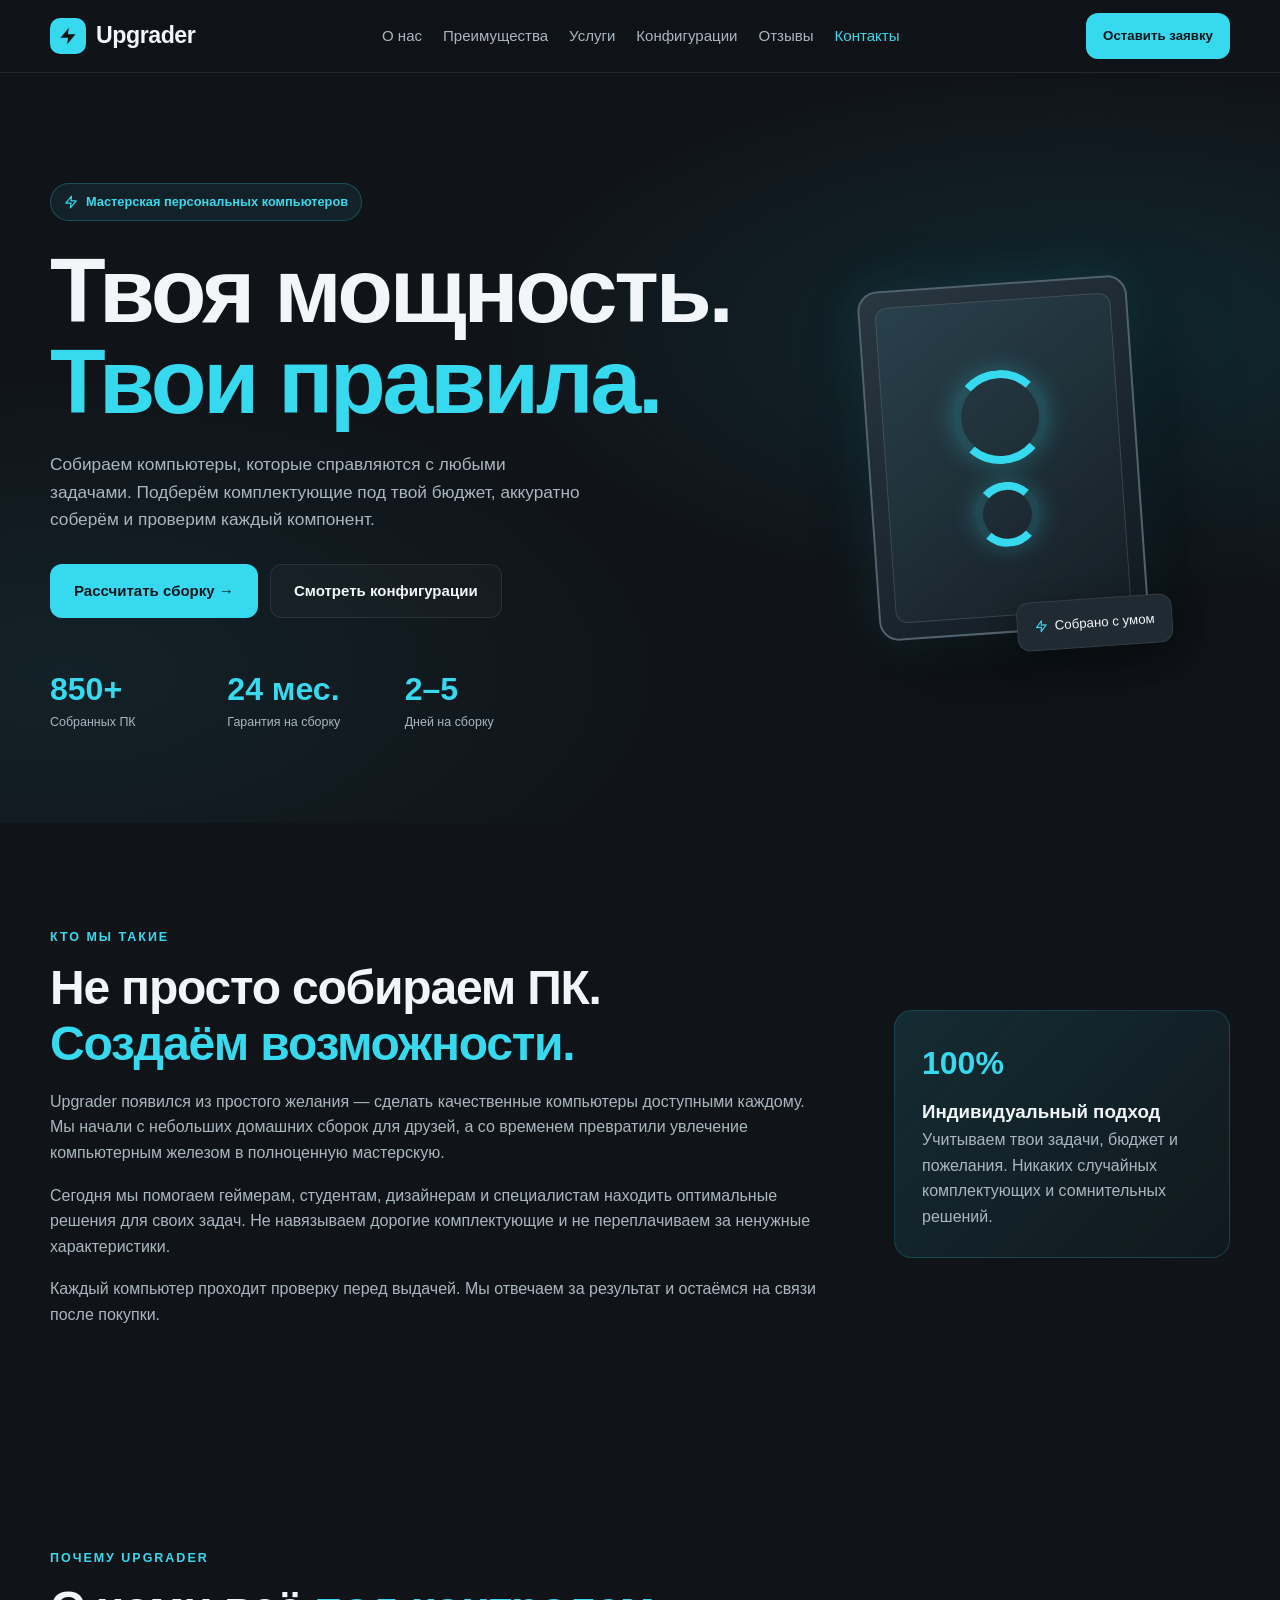
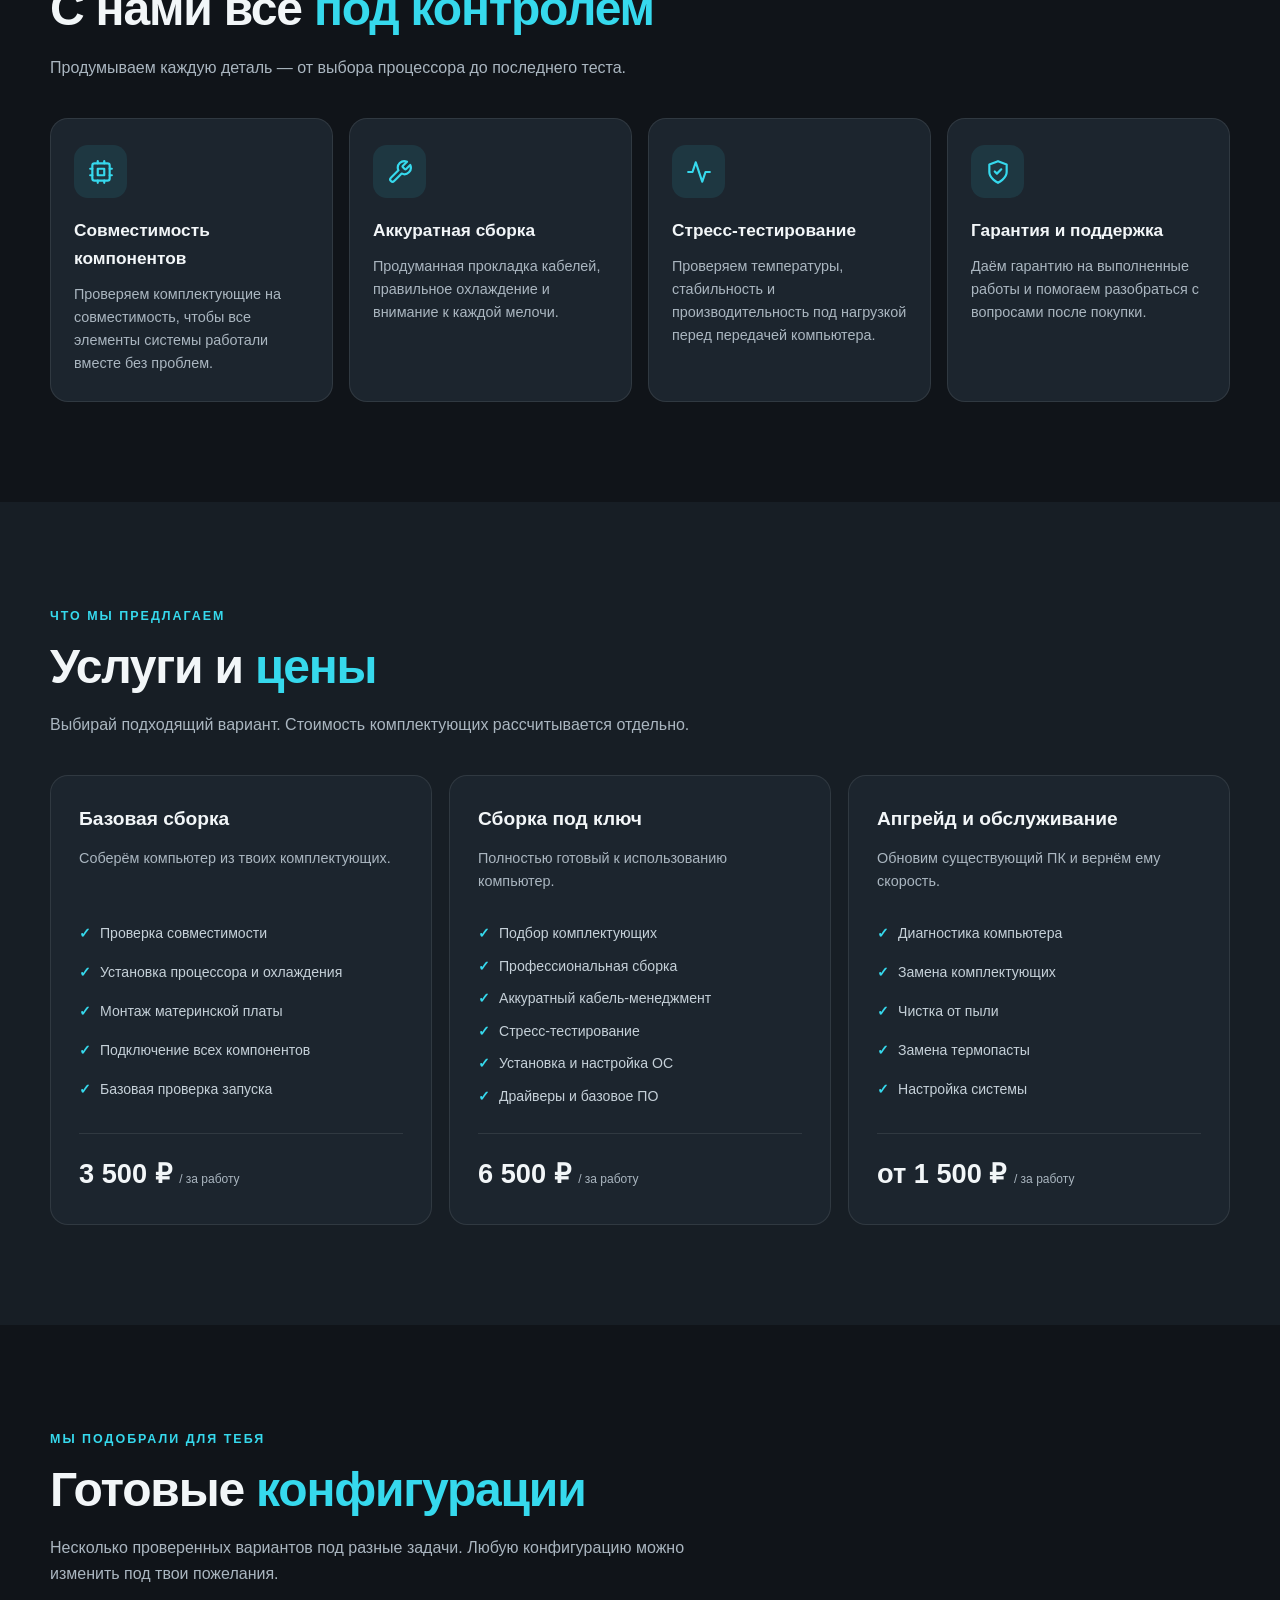
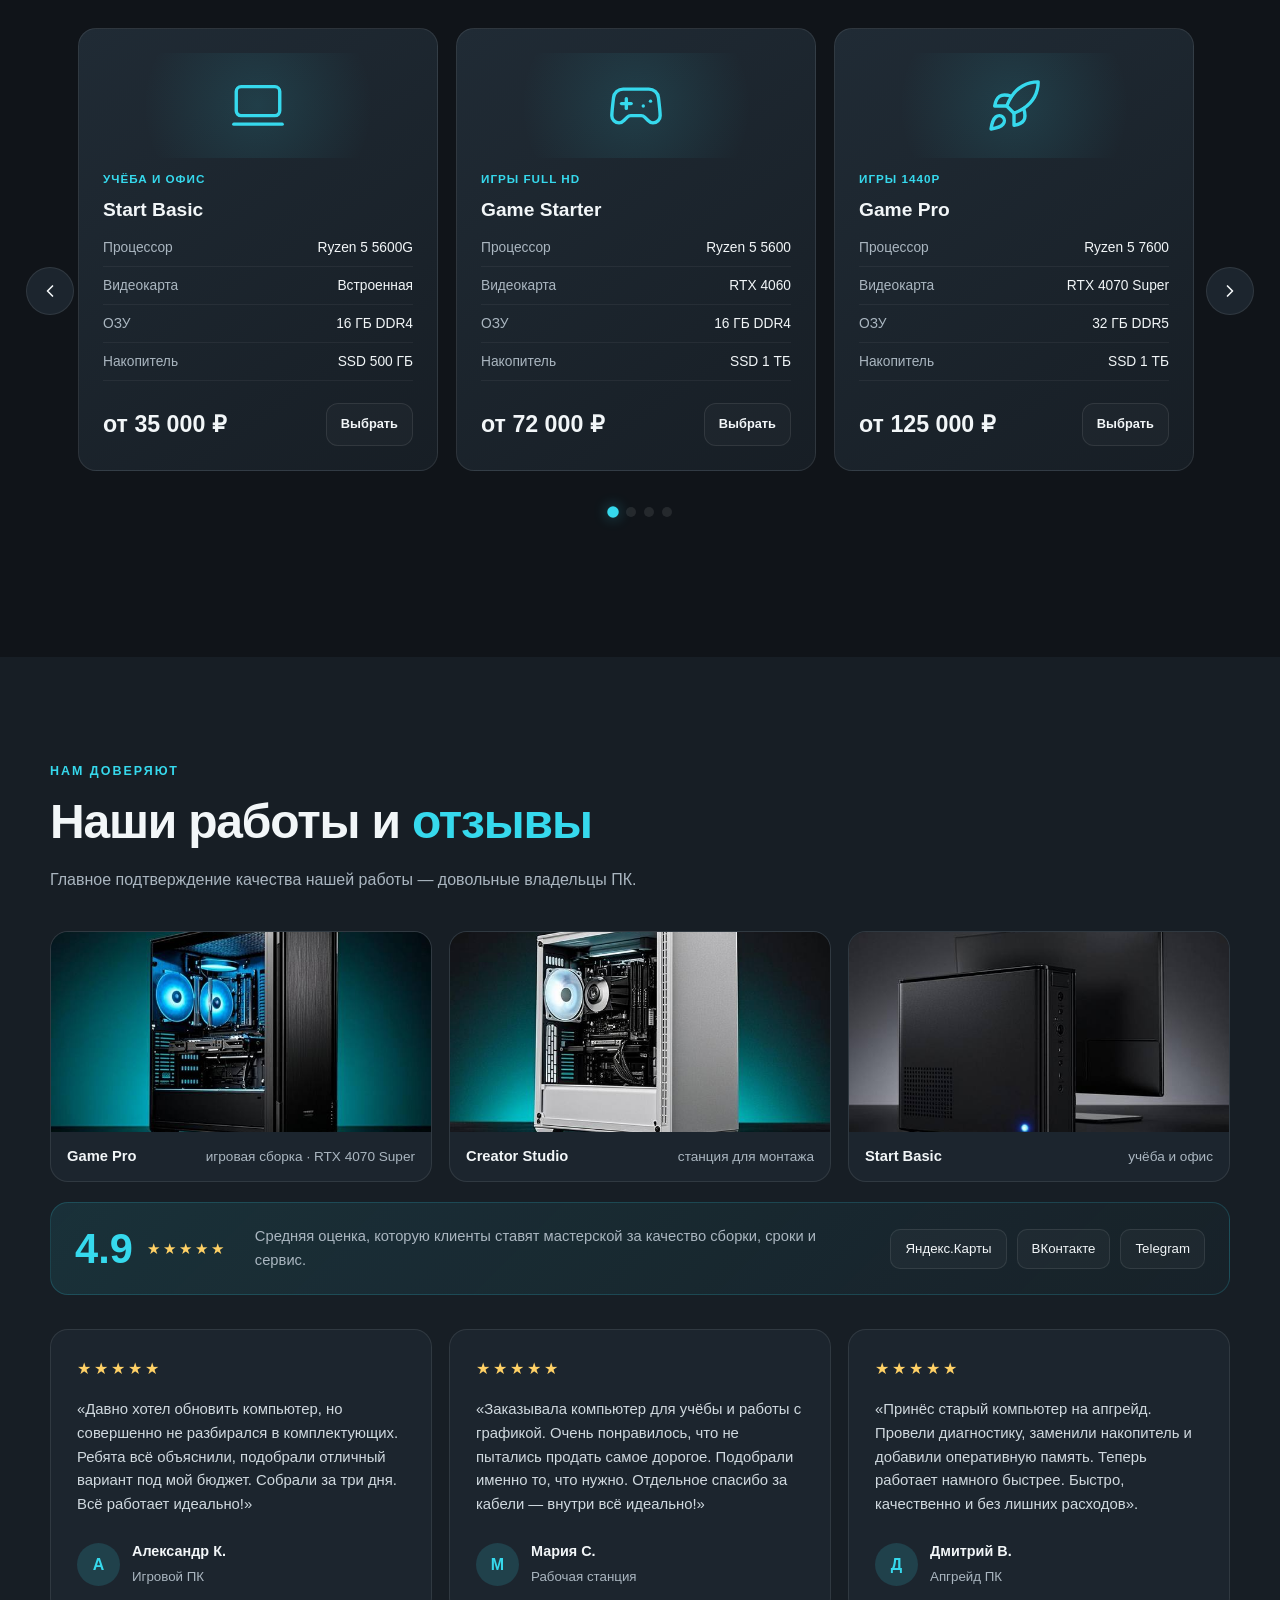
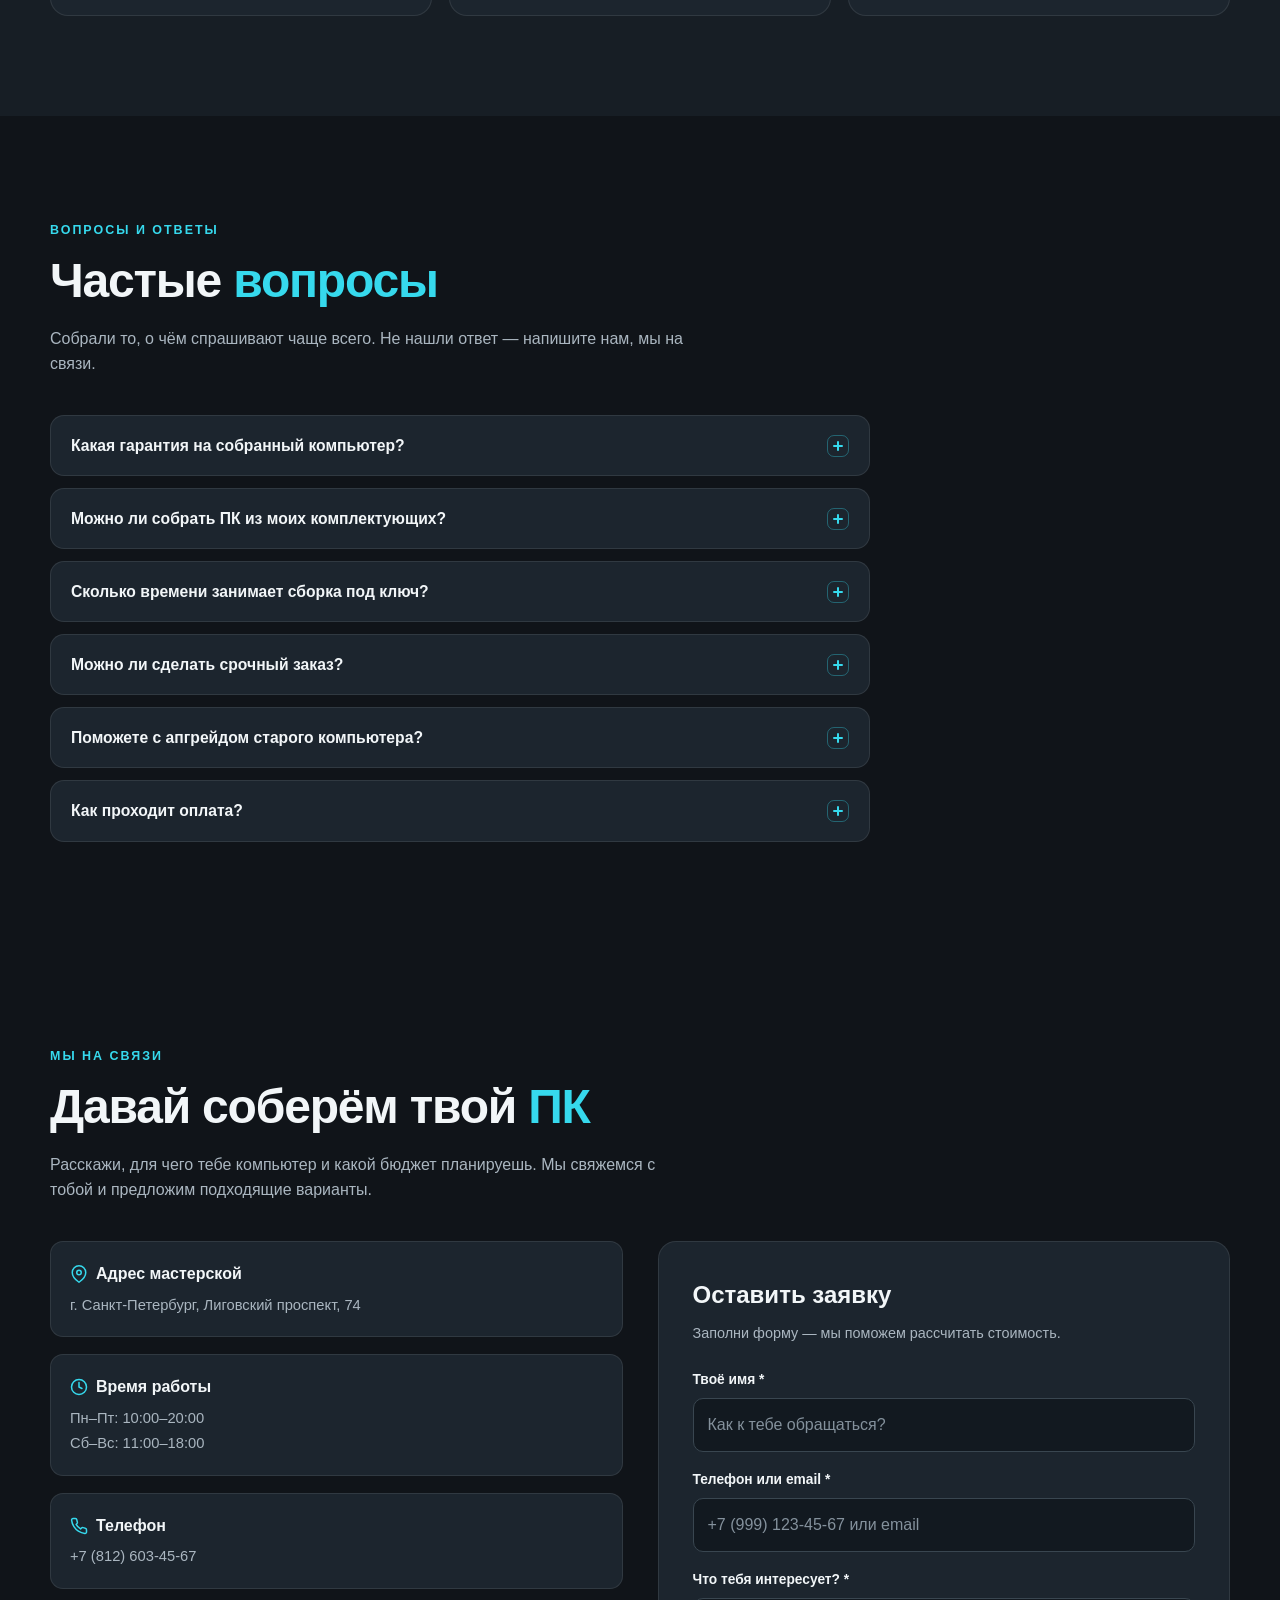
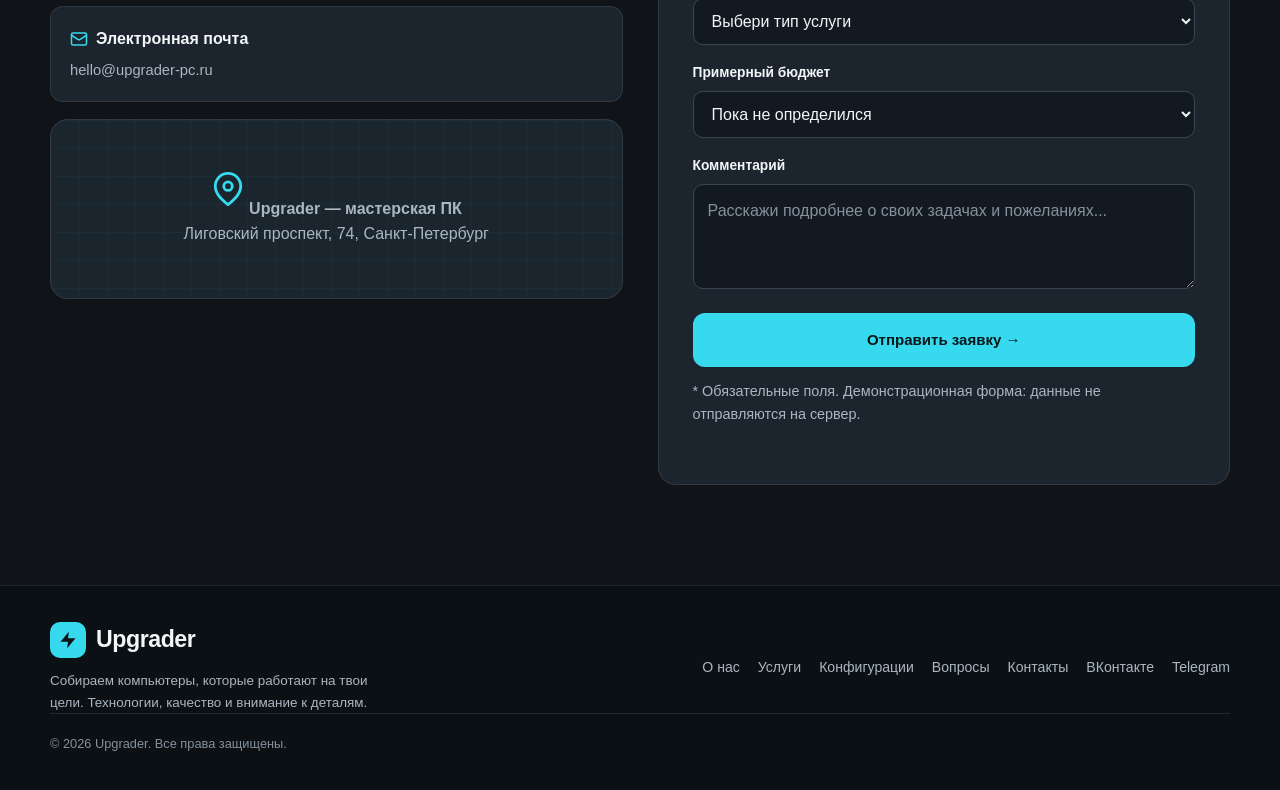
==== commit fb8d4293: "feat(config): add slider for available configurations" ====
--- a/index.html
+++ b/index.html
@@ -356,127 +356,140 @@
                     Любую конфигурацию можно изменить под твои пожелания.
                 </p>
 
-                <div class="configs-grid">
-                    <article class="config-card">
-                        <div class="config-icon" aria-hidden="true">
-                            <svg viewBox="0 0 24 24" fill="none" stroke="currentColor" stroke-width="2" stroke-linecap="round" stroke-linejoin="round" focusable="false"><rect x="3" y="4" width="18" height="12" rx="2"/><line x1="2" y1="19.5" x2="22" y2="19.5"/></svg>
-                        </div>
-                        <span class="config-category">Учёба и офис</span>
-                        <h3>Start Basic</h3>
-
-                        <ul class="config-specs">
-                            <li><span>Процессор</span><span>Ryzen 5 5600G</span></li>
-                            <li><span>Видеокарта</span><span>Встроенная</span></li>
-                            <li><span>ОЗУ</span><span>16 ГБ DDR4</span></li>
-                            <li><span>Накопитель</span><span>SSD 500 ГБ</span></li>
-                        </ul>
-
-                        <div class="config-bottom">
-                            <span class="config-price">от 35 000 ₽</span>
-                            <!-- Исправление №2: data-атрибуты передают выбор в форму -->
-                            <a href="#contacts" class="btn btn-outline" data-config="Start Basic" data-type="work">Выбрать</a>
-                        </div>
-                    </article>
-
-                    <article class="config-card">
-                        <div class="config-icon" aria-hidden="true">
-                            <svg viewBox="0 0 24 24" fill="none" stroke="currentColor" stroke-width="2" stroke-linecap="round" stroke-linejoin="round" focusable="false"><line x1="6" y1="11" x2="10" y2="11"/><line x1="8" y1="9" x2="8" y2="13"/><line x1="15" y1="12" x2="15.01" y2="12"/><line x1="18" y1="10" x2="18.01" y2="10"/><path d="M17.32 5H6.68a4 4 0 0 0-3.978 3.59c-.006.052-.01.101-.017.152C2.604 9.416 2 14.456 2 16a3 3 0 0 0 3 3c1 0 1.5-.5 2-1l1.414-1.414A2 2 0 0 1 9.828 16h4.344a2 2 0 0 1 1.414.586L17 18c.5.5 1 1 2 1a3 3 0 0 0 3-3c0-1.545-.604-6.584-.685-7.258-.007-.05-.011-.1-.017-.151A4 4 0 0 0 17.32 5z"/></svg>
-                        </div>
-                        <span class="config-category">Игры Full HD</span>
-                        <h3>Game Starter</h3>
-
-                        <ul class="config-specs">
-                            <li><span>Процессор</span><span>Ryzen 5 5600</span></li>
-                            <li><span>Видеокарта</span><span>RTX 4060</span></li>
-                            <li><span>ОЗУ</span><span>16 ГБ DDR4</span></li>
-                            <li><span>Накопитель</span><span>SSD 1 ТБ</span></li>
-                        </ul>
-
-                        <div class="config-bottom">
-                            <span class="config-price">от 72 000 ₽</span>
-                            <a href="#contacts" class="btn btn-outline" data-config="Game Starter" data-type="gaming">Выбрать</a>
-                        </div>
-                    </article>
-
-                    <article class="config-card">
-                        <div class="config-icon" aria-hidden="true">
-                            <svg viewBox="0 0 24 24" fill="none" stroke="currentColor" stroke-width="2" stroke-linecap="round" stroke-linejoin="round" focusable="false"><path d="M4.5 16.5c-1.5 1.26-2 5-2 5s3.74-.5 5-2c.71-.84.7-2.13-.09-2.91a2.18 2.18 0 0 0-2.91-.09z"/><path d="m12 15-3-3a22 22 0 0 1 2-3.95A12.88 12.88 0 0 1 22 2c0 2.72-.78 7.5-6 11a22.35 22.35 0 0 1-4 2z"/><path d="M9 12H4s.55-3.03 2-4c1.62-1.08 5 0 5 0"/><path d="M12 15v5s3.03-.55 4-2c1.08-1.62 0-5 0-5"/></svg>
-                        </div>
-                        <span class="config-category">Игры 1440p</span>
-                        <h3>Game Pro</h3>
-
-                        <ul class="config-specs">
-                            <li><span>Процессор</span><span>Ryzen 5 7600</span></li>
-                            <li><span>Видеокарта</span><span>RTX 4070 Super</span></li>
-                            <li><span>ОЗУ</span><span>32 ГБ DDR5</span></li>
-                            <li><span>Накопитель</span><span>SSD 1 ТБ</span></li>
-                        </ul>
-
-                        <div class="config-bottom">
-                            <span class="config-price">от 125 000 ₽</span>
-                            <a href="#contacts" class="btn btn-outline" data-config="Game Pro" data-type="gaming">Выбрать</a>
-                        </div>
-                    </article>
-
-                    <article class="config-card">
-                        <div class="config-icon" aria-hidden="true">
-                            <svg viewBox="0 0 24 24" fill="none" stroke="currentColor" stroke-width="2" stroke-linecap="round" stroke-linejoin="round" focusable="false"><path d="M20.2 6 3 11l-.9-2.4c-.3-1.1.3-2.2 1.3-2.5l13.5-4c1-.3 2.1.3 2.4 1.4Z"/><path d="m6.2 5.3 3.1 3.9"/><path d="m12.4 3.4 3.1 4"/><path d="M3 11h18v8a2 2 0 0 1-2 2H5a2 2 0 0 1-2-2Z"/></svg>
-                        </div>
-                        <span class="config-category">Монтаж и дизайн</span>
-                        <h3>Creator Studio</h3>
-
-                        <ul class="config-specs">
-                            <li><span>Процессор</span><span>Core i7-14700F</span></li>
-                            <li><span>Видеокарта</span><span>RTX 4070</span></li>
-                            <li><span>ОЗУ</span><span>32 ГБ DDR5</span></li>
-                            <li><span>Накопитель</span><span>SSD 2 ТБ</span></li>
-                        </ul>
-
-                        <div class="config-bottom">
-                            <span class="config-price">от 145 000 ₽</span>
-                            <a href="#contacts" class="btn btn-outline" data-config="Creator Studio" data-type="creator">Выбрать</a>
-                        </div>
-                    </article>
-
-                    <article class="config-card">
-                        <div class="config-icon" aria-hidden="true">
-                            <svg viewBox="0 0 24 24" fill="none" stroke="currentColor" stroke-width="2" stroke-linecap="round" stroke-linejoin="round" focusable="false"><polygon points="13 2 3 14 12 14 11 22 21 10 12 10 13 2"/></svg>
-                        </div>
-                        <span class="config-category">Максимальная мощность</span>
-                        <h3>Ultimate X</h3>
-
-                        <ul class="config-specs">
-                            <li><span>Процессор</span><span>Ryzen 7 7800X3D</span></li>
-                            <li><span>Видеокарта</span><span>RTX 4080 Super</span></li>
-                            <li><span>ОЗУ</span><span>64 ГБ DDR5</span></li>
-                            <li><span>Накопитель</span><span>SSD 2 ТБ</span></li>
-                        </ul>
-
-                        <div class="config-bottom">
-                            <span class="config-price">от 220 000 ₽</span>
-                            <a href="#contacts" class="btn btn-outline" data-config="Ultimate X" data-type="gaming">Выбрать</a>
-                        </div>
-                    </article>
-
-                    <article class="config-card">
-                        <div class="config-icon" aria-hidden="true">
-                            <svg viewBox="0 0 24 24" fill="none" stroke="currentColor" stroke-width="2" stroke-linecap="round" stroke-linejoin="round" focusable="false"><rect x="2" y="3" width="20" height="14" rx="2"/><line x1="8" y1="21" x2="16" y2="21"/><line x1="12" y1="17" x2="12" y2="21"/></svg>
-                        </div>
-                        <span class="config-category">Работа и многозадачность</span>
-                        <h3>Office Expert</h3>
-
-                        <ul class="config-specs">
-                            <li><span>Процессор</span><span>Core i5-12400</span></li>
-                            <li><span>Видеокарта</span><span>Intel UHD</span></li>
-                            <li><span>ОЗУ</span><span>16 ГБ DDR4</span></li>
-                            <li><span>Накопитель</span><span>SSD 1 ТБ</span></li>
-                        </ul>
-
-                        <div class="config-bottom">
-                            <span class="config-price">от 42 000 ₽</span>
-                            <a href="#contacts" class="btn btn-outline" data-config="Office Expert" data-type="work">Выбрать</a>
-                        </div>
-                    </article>
+                <div class="config-slider" data-slider>
+                    <div class="config-slider__viewport">
+                        <div class="config-slider__track" data-slider-track>
+                        <article class="config-card">
+                            <div class="config-icon" aria-hidden="true">
+                                <svg viewBox="0 0 24 24" fill="none" stroke="currentColor" stroke-width="2" stroke-linecap="round" stroke-linejoin="round" focusable="false"><rect x="3" y="4" width="18" height="12" rx="2"/><line x1="2" y1="19.5" x2="22" y2="19.5"/></svg>
+                            </div>
+                            <span class="config-category">Учёба и офис</span>
+                            <h3>Start Basic</h3>
+
+                            <ul class="config-specs">
+                                <li><span>Процессор</span><span>Ryzen 5 5600G</span></li>
+                                <li><span>Видеокарта</span><span>Встроенная</span></li>
+                                <li><span>ОЗУ</span><span>16 ГБ DDR4</span></li>
+                                <li><span>Накопитель</span><span>SSD 500 ГБ</span></li>
+                            </ul>
+
+                            <div class="config-bottom">
+                                <span class="config-price">от 35 000 ₽</span>
+                                <!-- Исправление №2: data-атрибуты передают выбор в форму -->
+                                <a href="#contacts" class="btn btn-outline" data-config="Start Basic" data-type="work">Выбрать</a>
+                            </div>
+                        </article>
+
+                        <article class="config-card">
+                            <div class="config-icon" aria-hidden="true">
+                                <svg viewBox="0 0 24 24" fill="none" stroke="currentColor" stroke-width="2" stroke-linecap="round" stroke-linejoin="round" focusable="false"><line x1="6" y1="11" x2="10" y2="11"/><line x1="8" y1="9" x2="8" y2="13"/><line x1="15" y1="12" x2="15.01" y2="12"/><line x1="18" y1="10" x2="18.01" y2="10"/><path d="M17.32 5H6.68a4 4 0 0 0-3.978 3.59c-.006.052-.01.101-.017.152C2.604 9.416 2 14.456 2 16a3 3 0 0 0 3 3c1 0 1.5-.5 2-1l1.414-1.414A2 2 0 0 1 9.828 16h4.344a2 2 0 0 1 1.414.586L17 18c.5.5 1 1 2 1a3 3 0 0 0 3-3c0-1.545-.604-6.584-.685-7.258-.007-.05-.011-.1-.017-.151A4 4 0 0 0 17.32 5z"/></svg>
+                            </div>
+                            <span class="config-category">Игры Full HD</span>
+                            <h3>Game Starter</h3>
+
+                            <ul class="config-specs">
+                                <li><span>Процессор</span><span>Ryzen 5 5600</span></li>
+                                <li><span>Видеокарта</span><span>RTX 4060</span></li>
+                                <li><span>ОЗУ</span><span>16 ГБ DDR4</span></li>
+                                <li><span>Накопитель</span><span>SSD 1 ТБ</span></li>
+                            </ul>
+
+                            <div class="config-bottom">
+                                <span class="config-price">от 72 000 ₽</span>
+                                <a href="#contacts" class="btn btn-outline" data-config="Game Starter" data-type="gaming">Выбрать</a>
+                            </div>
+                        </article>
+
+                        <article class="config-card">
+                            <div class="config-icon" aria-hidden="true">
+                                <svg viewBox="0 0 24 24" fill="none" stroke="currentColor" stroke-width="2" stroke-linecap="round" stroke-linejoin="round" focusable="false"><path d="M4.5 16.5c-1.5 1.26-2 5-2 5s3.74-.5 5-2c.71-.84.7-2.13-.09-2.91a2.18 2.18 0 0 0-2.91-.09z"/><path d="m12 15-3-3a22 22 0 0 1 2-3.95A12.88 12.88 0 0 1 22 2c0 2.72-.78 7.5-6 11a22.35 22.35 0 0 1-4 2z"/><path d="M9 12H4s.55-3.03 2-4c1.62-1.08 5 0 5 0"/><path d="M12 15v5s3.03-.55 4-2c1.08-1.62 0-5 0-5"/></svg>
+                            </div>
+                            <span class="config-category">Игры 1440p</span>
+                            <h3>Game Pro</h3>
+
+                            <ul class="config-specs">
+                                <li><span>Процессор</span><span>Ryzen 5 7600</span></li>
+                                <li><span>Видеокарта</span><span>RTX 4070 Super</span></li>
+                                <li><span>ОЗУ</span><span>32 ГБ DDR5</span></li>
+                                <li><span>Накопитель</span><span>SSD 1 ТБ</span></li>
+                            </ul>
+
+                            <div class="config-bottom">
+                                <span class="config-price">от 125 000 ₽</span>
+                                <a href="#contacts" class="btn btn-outline" data-config="Game Pro" data-type="gaming">Выбрать</a>
+                            </div>
+                        </article>
+
+                        <article class="config-card">
+                            <div class="config-icon" aria-hidden="true">
+                                <svg viewBox="0 0 24 24" fill="none" stroke="currentColor" stroke-width="2" stroke-linecap="round" stroke-linejoin="round" focusable="false"><path d="M20.2 6 3 11l-.9-2.4c-.3-1.1.3-2.2 1.3-2.5l13.5-4c1-.3 2.1.3 2.4 1.4Z"/><path d="m6.2 5.3 3.1 3.9"/><path d="m12.4 3.4 3.1 4"/><path d="M3 11h18v8a2 2 0 0 1-2 2H5a2 2 0 0 1-2-2Z"/></svg>
+                            </div>
+                            <span class="config-category">Монтаж и дизайн</span>
+                            <h3>Creator Studio</h3>
+
+                            <ul class="config-specs">
+                                <li><span>Процессор</span><span>Core i7-14700F</span></li>
+                                <li><span>Видеокарта</span><span>RTX 4070</span></li>
+                                <li><span>ОЗУ</span><span>32 ГБ DDR5</span></li>
+                                <li><span>Накопитель</span><span>SSD 2 ТБ</span></li>
+                            </ul>
+
+                            <div class="config-bottom">
+                                <span class="config-price">от 145 000 ₽</span>
+                                <a href="#contacts" class="btn btn-outline" data-config="Creator Studio" data-type="creator">Выбрать</a>
+                            </div>
+                        </article>
+
+                        <article class="config-card">
+                            <div class="config-icon" aria-hidden="true">
+                                <svg viewBox="0 0 24 24" fill="none" stroke="currentColor" stroke-width="2" stroke-linecap="round" stroke-linejoin="round" focusable="false"><polygon points="13 2 3 14 12 14 11 22 21 10 12 10 13 2"/></svg>
+                            </div>
+                            <span class="config-category">Максимальная мощность</span>
+                            <h3>Ultimate X</h3>
+
+                            <ul class="config-specs">
+                                <li><span>Процессор</span><span>Ryzen 7 7800X3D</span></li>
+                                <li><span>Видеокарта</span><span>RTX 4080 Super</span></li>
+                                <li><span>ОЗУ</span><span>64 ГБ DDR5</span></li>
+                                <li><span>Накопитель</span><span>SSD 2 ТБ</span></li>
+                            </ul>
+
+                            <div class="config-bottom">
+                                <span class="config-price">от 220 000 ₽</span>
+                                <a href="#contacts" class="btn btn-outline" data-config="Ultimate X" data-type="gaming">Выбрать</a>
+                            </div>
+                        </article>
+
+                        <article class="config-card">
+                            <div class="config-icon" aria-hidden="true">
+                                <svg viewBox="0 0 24 24" fill="none" stroke="currentColor" stroke-width="2" stroke-linecap="round" stroke-linejoin="round" focusable="false"><rect x="2" y="3" width="20" height="14" rx="2"/><line x1="8" y1="21" x2="16" y2="21"/><line x1="12" y1="17" x2="12" y2="21"/></svg>
+                            </div>
+                            <span class="config-category">Работа и многозадачность</span>
+                            <h3>Office Expert</h3>
+
+                            <ul class="config-specs">
+                                <li><span>Процессор</span><span>Core i5-12400</span></li>
+                                <li><span>Видеокарта</span><span>Intel UHD</span></li>
+                                <li><span>ОЗУ</span><span>16 ГБ DDR4</span></li>
+                                <li><span>Накопитель</span><span>SSD 1 ТБ</span></li>
+                            </ul>
+
+                            <div class="config-bottom">
+                                <span class="config-price">от 42 000 ₽</span>
+                                <a href="#contacts" class="btn btn-outline" data-config="Office Expert" data-type="work">Выбрать</a>
+                            </div>
+                        </article>
+                    </div>
+                    </div>
+
+                    <button class="config-slider__btn config-slider__btn--prev" data-slider-prev aria-label="Предыдущая конфигурация" type="button">
+                        <svg viewBox="0 0 24 24" fill="none" stroke="currentColor" stroke-width="2" stroke-linecap="round" stroke-linejoin="round" aria-hidden="true" focusable="false"><polyline points="15 18 9 12 15 6"/></svg>
+                    </button>
+                    <button class="config-slider__btn config-slider__btn--next" data-slider-next aria-label="Следующая конфигурация" type="button">
+                        <svg viewBox="0 0 24 24" fill="none" stroke="currentColor" stroke-width="2" stroke-linecap="round" stroke-linejoin="round" aria-hidden="true" focusable="false"><polyline points="9 18 15 12 9 6"/></svg>
+                    </button>
+
+                    <div class="config-slider__dots" data-slider-dots aria-label="Навигация по конфигурациям"></div>
                 </div>
             </div>
         </section>
--- a/css/style.css
+++ b/css/style.css
@@ -583,21 +583,56 @@
     color: var(--muted);
 }
 
-/* ===== Конфигурации ===== */
-.configs-grid {
-    display: grid;
-    grid-template-columns: repeat(auto-fit, minmax(min(100%, 280px), 1fr));
+/* ===== Конфигурации (Slider) ===== */
+.config-slider {
+    position: relative;
+    padding: 0 28px 40px;  /* место для кнопок по бокам и точек снизу */
+}
+
+.config-slider__viewport {
+    overflow: hidden;
+}
+
+.config-slider__track {
+    display: flex;
     gap: 18px;
+    transition: transform 0.5s cubic-bezier(0.25, 0.46, 0.45, 0.94);
+    will-change: transform;
+    padding: 4px 0 12px;
+    user-select: none;
+}
+
+.config-slider__track.dragging {
+    transition: none;
+    cursor: grabbing;
 }
 
 .config-card {
     position: relative;
+    flex: 0 0 auto;
+    width: 100%;
+    min-width: 280px;
+    max-width: 360px;
     padding: 24px;
     background: linear-gradient(145deg, #202b35, #171e25);
     border: 1px solid var(--border);
     border-radius: var(--radius);
     overflow: hidden;
     transition: .25s;
+    display: flex;
+    flex-direction: column;
+}
+
+@media (min-width: 640px) {
+    .config-card {
+        width: calc(50% - 9px);
+    }
+}
+
+@media (min-width: 1050px) {
+    .config-card {
+        width: calc(33.333% - 12px);
+    }
 }
 
 .config-card:hover {
@@ -642,6 +677,7 @@
     color: var(--muted);
     font-size: .86rem;
     margin-bottom: 22px;
+    flex: 1;
 }
 
 .config-specs li {
@@ -672,6 +708,118 @@
 .config-bottom .btn {
     padding: 10px 14px;
     font-size: .8rem;
+}
+
+/* Slider Navigation Buttons */
+.config-slider__btn {
+    position: absolute;
+    top: 50%;
+    transform: translateY(-50%);
+    width: 48px;
+    height: 48px;
+    display: grid;
+    place-items: center;
+    background: var(--card);
+    border: 1px solid var(--border);
+    border-radius: 50%;
+    color: var(--text);
+    cursor: pointer;
+    transition: .25s ease;
+    z-index: 10;
+    flex-shrink: 0;
+}
+
+.config-slider__btn:hover {
+    background: var(--card-hover);
+    border-color: var(--accent);
+    color: var(--accent);
+    box-shadow: 0 4px 20px rgba(54,217,237,.15);
+}
+
+.config-slider__btn:focus-visible {
+    outline: 2px solid var(--accent);
+    outline-offset: 2px;
+}
+
+.config-slider__btn svg {
+    width: 20px;
+    height: 20px;
+}
+
+.config-slider__btn--prev {
+    left: -24px;
+}
+
+.config-slider__btn--next {
+    right: -24px;
+}
+
+@media (max-width: 700px) {
+    .config-slider__btn {
+        width: 40px;
+        height: 40px;
+    }
+    .config-slider__btn--prev {
+        left: -16px;
+    }
+    .config-slider__btn--next {
+        right: -16px;
+    }
+    .config-slider__btn svg {
+        width: 18px;
+        height: 18px;
+    }
+}
+
+@media (max-width: 480px) {
+    .config-slider__btn {
+        display: none;
+    }
+}
+
+/* Slider Dots */
+.config-slider__dots {
+    display: flex;
+    justify-content: center;
+    gap: 8px;
+    margin-top: 24px;
+    padding: 0 12px;
+}
+
+.config-slider__dot {
+    width: 10px;
+    height: 10px;
+    border-radius: 50%;
+    background: var(--border);
+    border: none;
+    padding: 0;
+    cursor: pointer;
+    transition: .25s ease;
+}
+
+.config-slider__dot:hover {
+    background: rgba(54,217,237,.5);
+}
+
+.config-slider__dot.active {
+    background: var(--accent);
+    box-shadow: 0 0 12px rgba(54,217,237,.4);
+    transform: scale(1.15);
+}
+
+.config-slider__dot:focus-visible {
+    outline: 2px solid var(--accent);
+    outline-offset: 2px;
+}
+
+/* Reduced motion */
+@media (prefers-reduced-motion: reduce) {
+    .config-slider__track {
+        transition: none;
+    }
+    .config-slider__dot {
+        transition: none;
+    }
 }
 
 /* ===== Наши работы и отзывы ===== */
--- a/css/style.css
+++ b/css/style.css
@@ -583,21 +583,56 @@
     color: var(--muted);
 }
 
-/* ===== Конфигурации ===== */
-.configs-grid {
-    display: grid;
-    grid-template-columns: repeat(auto-fit, minmax(min(100%, 280px), 1fr));
+/* ===== Конфигурации (Slider) ===== */
+.config-slider {
+    position: relative;
+    padding: 0 28px 40px;  /* место для кнопок по бокам и точек снизу */
+}
+
+.config-slider__viewport {
+    overflow: hidden;
+}
+
+.config-slider__track {
+    display: flex;
     gap: 18px;
+    transition: transform 0.5s cubic-bezier(0.25, 0.46, 0.45, 0.94);
+    will-change: transform;
+    padding: 4px 0 12px;
+    user-select: none;
+}
+
+.config-slider__track.dragging {
+    transition: none;
+    cursor: grabbing;
 }
 
 .config-card {
     position: relative;
+    flex: 0 0 auto;
+    width: 100%;
+    min-width: 280px;
+    max-width: 360px;
     padding: 24px;
     background: linear-gradient(145deg, #202b35, #171e25);
     border: 1px solid var(--border);
     border-radius: var(--radius);
     overflow: hidden;
     transition: .25s;
+    display: flex;
+    flex-direction: column;
+}
+
+@media (min-width: 640px) {
+    .config-card {
+        width: calc(50% - 9px);
+    }
+}
+
+@media (min-width: 1050px) {
+    .config-card {
+        width: calc(33.333% - 12px);
+    }
 }
 
 .config-card:hover {
@@ -642,6 +677,7 @@
     color: var(--muted);
     font-size: .86rem;
     margin-bottom: 22px;
+    flex: 1;
 }
 
 .config-specs li {
@@ -672,6 +708,118 @@
 .config-bottom .btn {
     padding: 10px 14px;
     font-size: .8rem;
+}
+
+/* Slider Navigation Buttons */
+.config-slider__btn {
+    position: absolute;
+    top: 50%;
+    transform: translateY(-50%);
+    width: 48px;
+    height: 48px;
+    display: grid;
+    place-items: center;
+    background: var(--card);
+    border: 1px solid var(--border);
+    border-radius: 50%;
+    color: var(--text);
+    cursor: pointer;
+    transition: .25s ease;
+    z-index: 10;
+    flex-shrink: 0;
+}
+
+.config-slider__btn:hover {
+    background: var(--card-hover);
+    border-color: var(--accent);
+    color: var(--accent);
+    box-shadow: 0 4px 20px rgba(54,217,237,.15);
+}
+
+.config-slider__btn:focus-visible {
+    outline: 2px solid var(--accent);
+    outline-offset: 2px;
+}
+
+.config-slider__btn svg {
+    width: 20px;
+    height: 20px;
+}
+
+.config-slider__btn--prev {
+    left: -24px;
+}
+
+.config-slider__btn--next {
+    right: -24px;
+}
+
+@media (max-width: 700px) {
+    .config-slider__btn {
+        width: 40px;
+        height: 40px;
+    }
+    .config-slider__btn--prev {
+        left: -16px;
+    }
+    .config-slider__btn--next {
+        right: -16px;
+    }
+    .config-slider__btn svg {
+        width: 18px;
+        height: 18px;
+    }
+}
+
+@media (max-width: 480px) {
+    .config-slider__btn {
+        display: none;
+    }
+}
+
+/* Slider Dots */
+.config-slider__dots {
+    display: flex;
+    justify-content: center;
+    gap: 8px;
+    margin-top: 24px;
+    padding: 0 12px;
+}
+
+.config-slider__dot {
+    width: 10px;
+    height: 10px;
+    border-radius: 50%;
+    background: var(--border);
+    border: none;
+    padding: 0;
+    cursor: pointer;
+    transition: .25s ease;
+}
+
+.config-slider__dot:hover {
+    background: rgba(54,217,237,.5);
+}
+
+.config-slider__dot.active {
+    background: var(--accent);
+    box-shadow: 0 0 12px rgba(54,217,237,.4);
+    transform: scale(1.15);
+}
+
+.config-slider__dot:focus-visible {
+    outline: 2px solid var(--accent);
+    outline-offset: 2px;
+}
+
+/* Reduced motion */
+@media (prefers-reduced-motion: reduce) {
+    .config-slider__track {
+        transition: none;
+    }
+    .config-slider__dot {
+        transition: none;
+    }
 }
 
 /* ===== Наши работы и отзывы ===== */
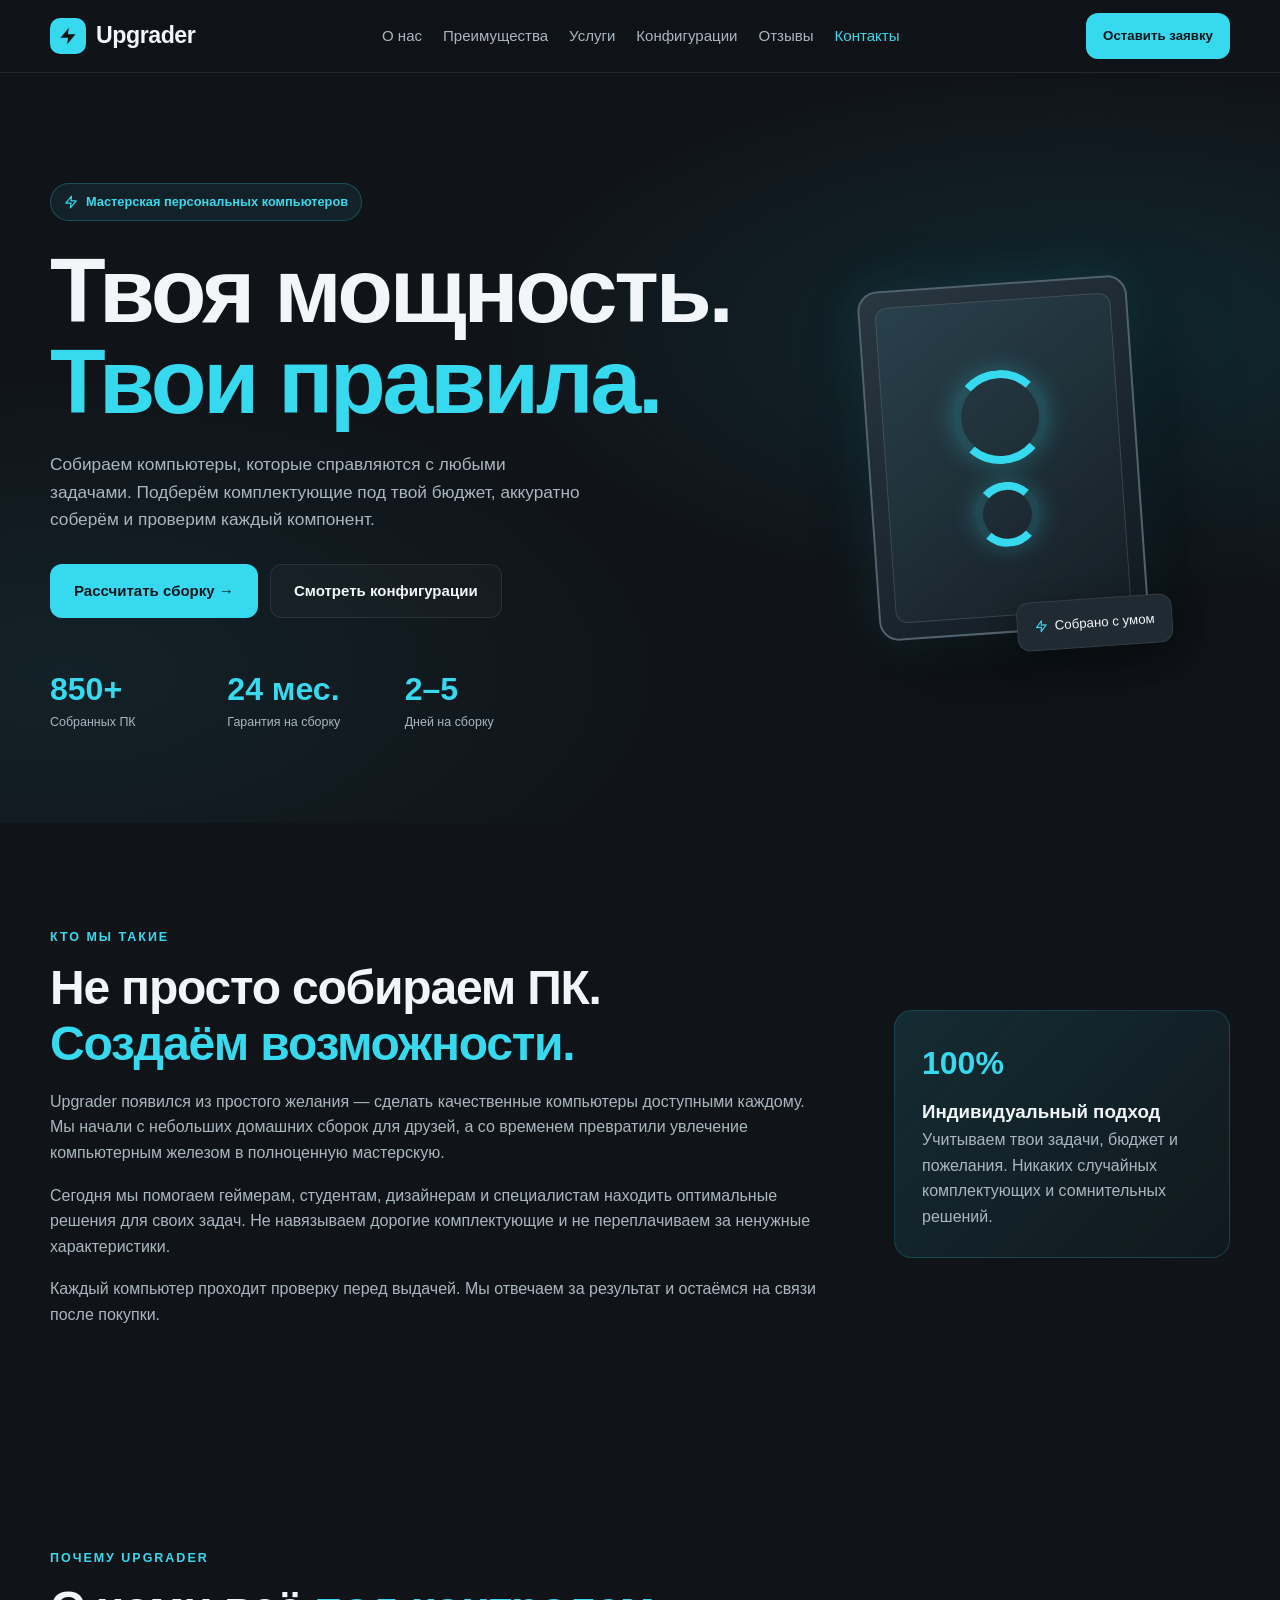
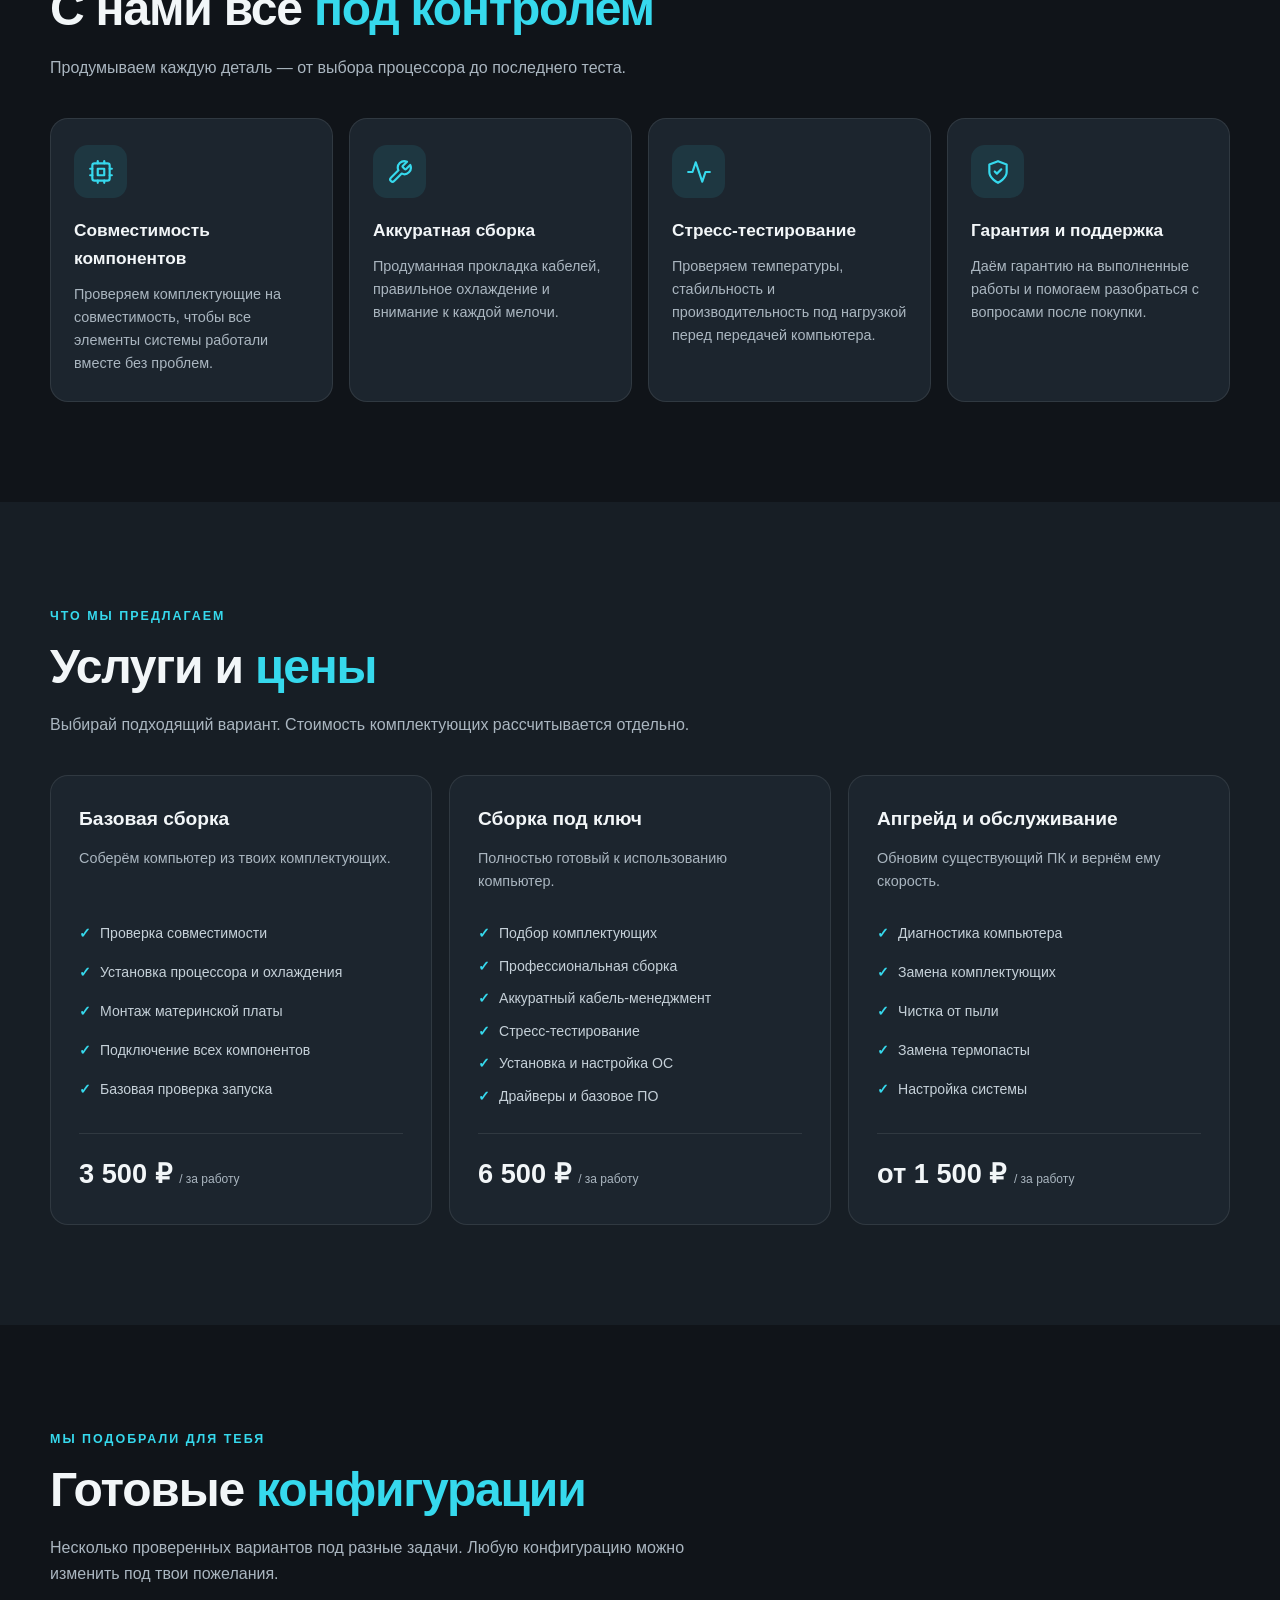
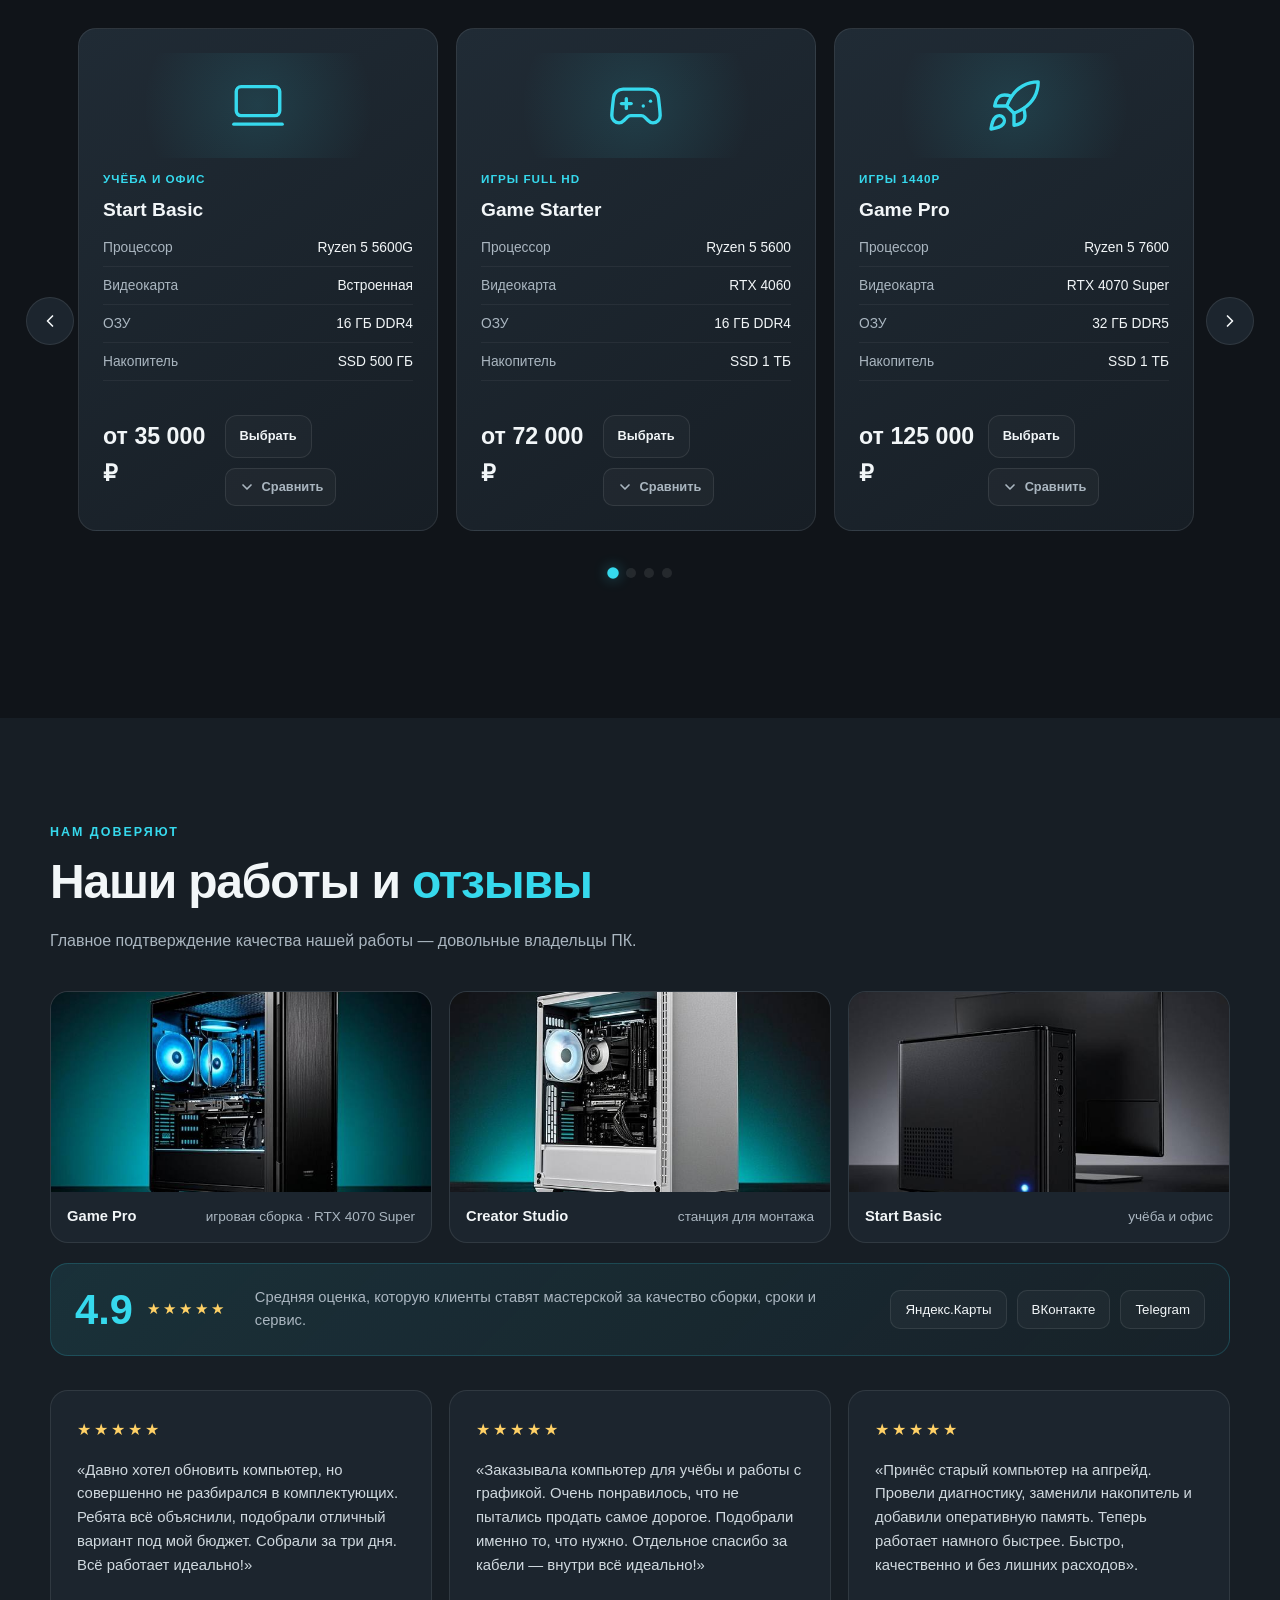
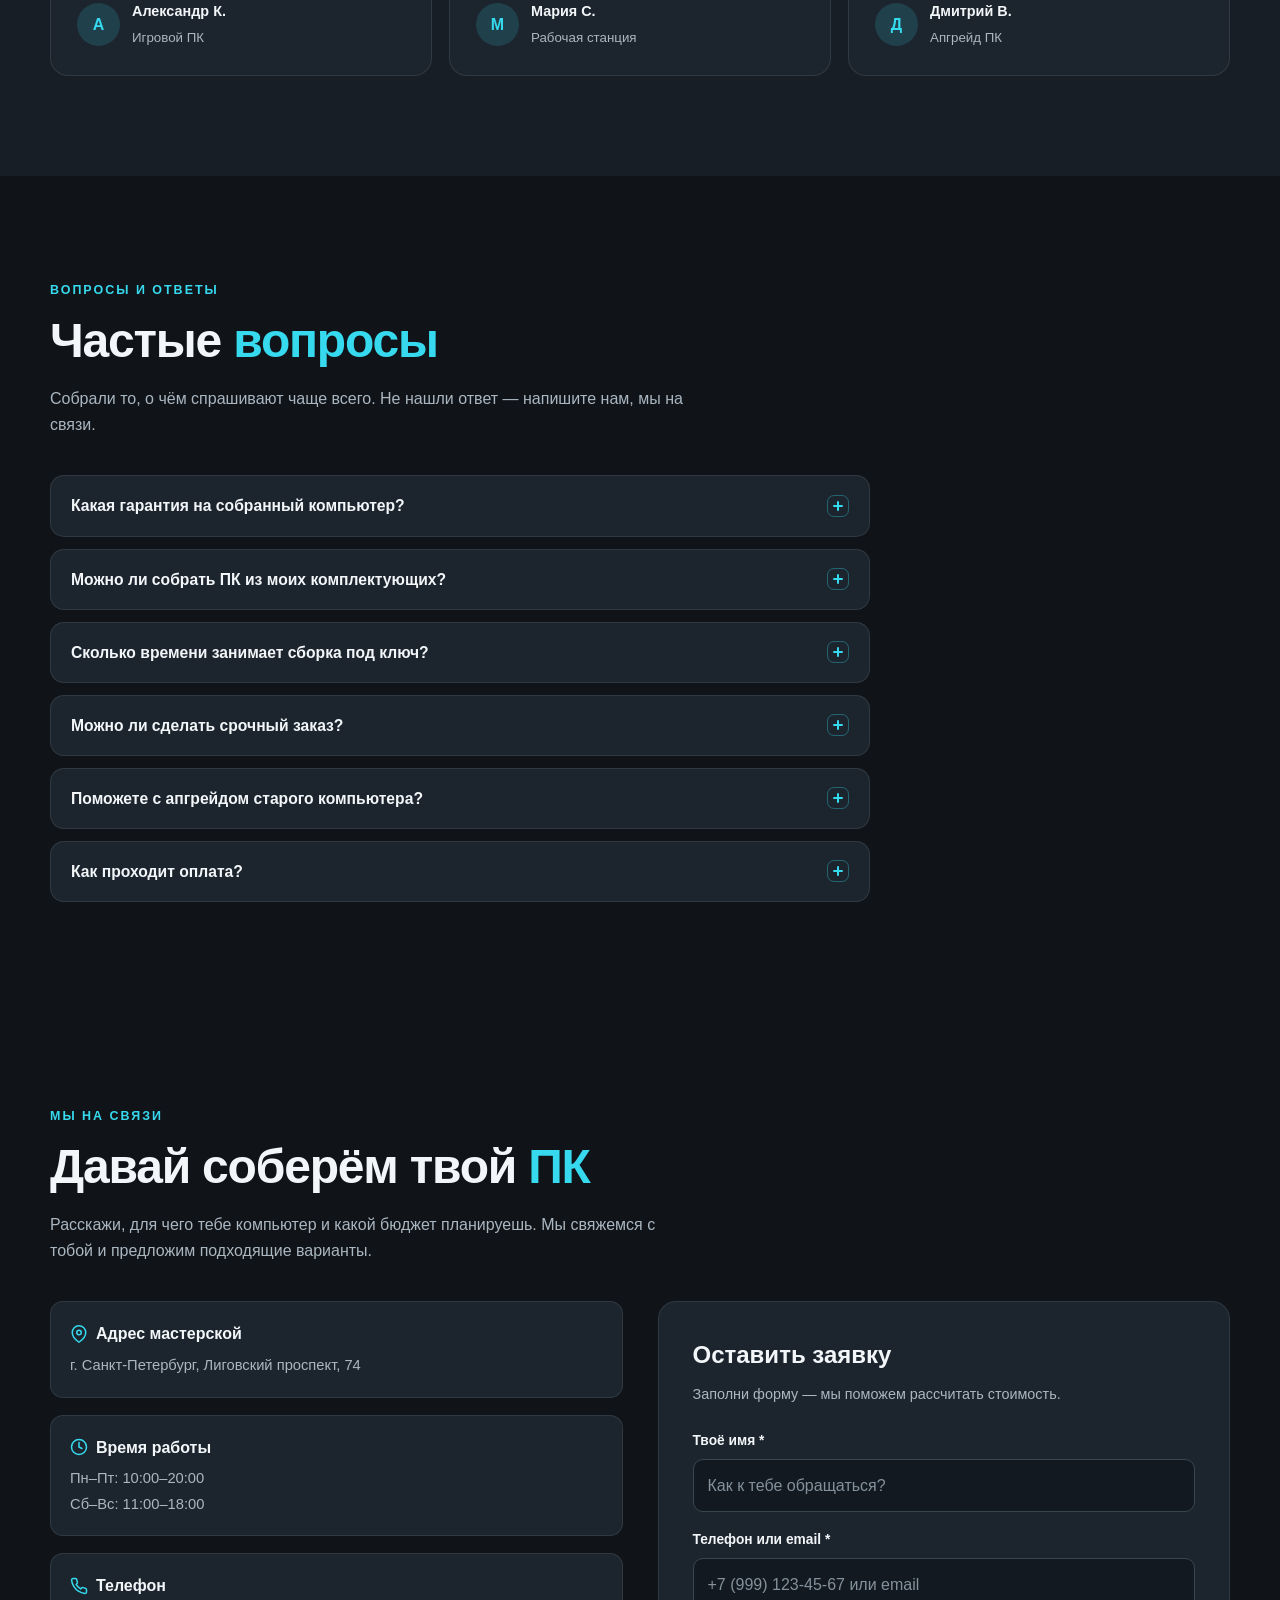
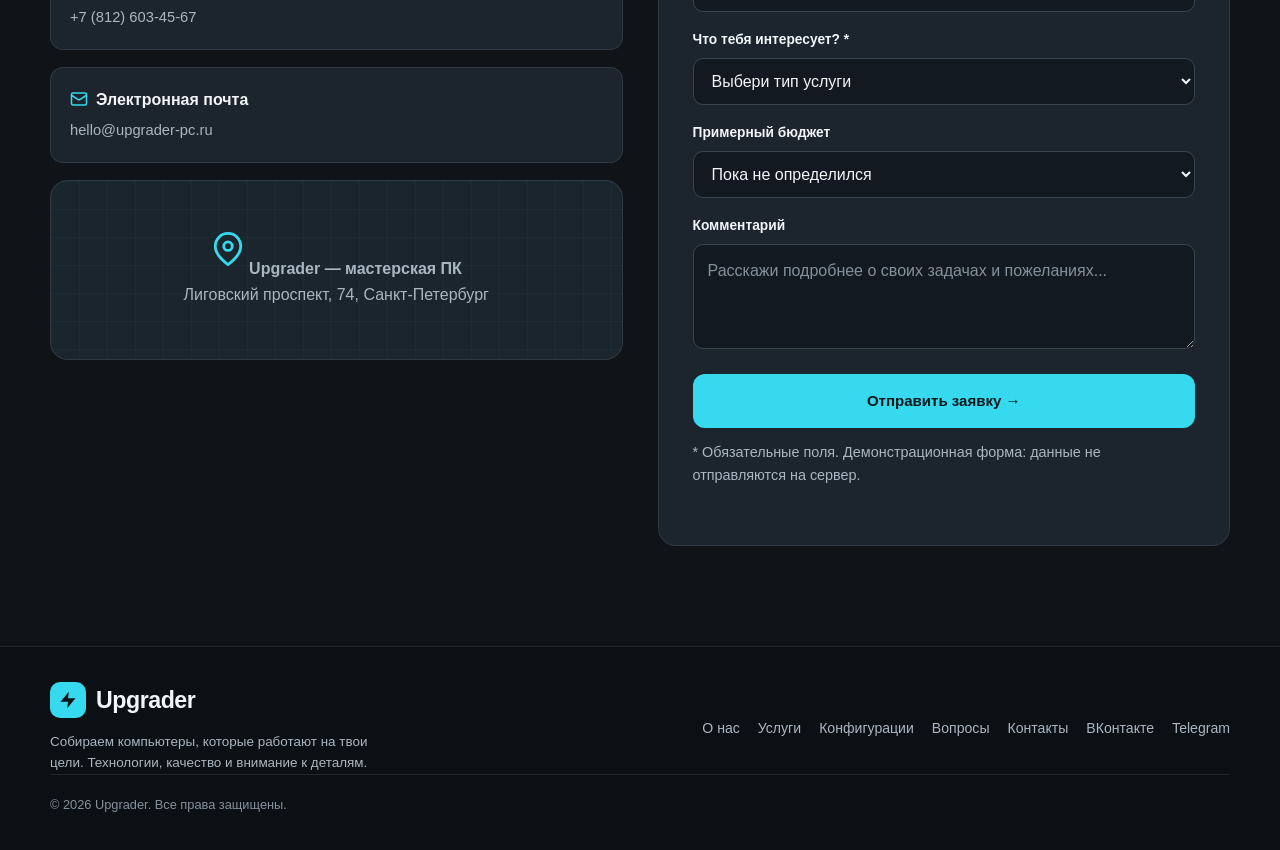
==== commit 6f3b5ddb: "feat(config): add configuration comparisons" ====
--- a/index.html
+++ b/index.html
@@ -375,8 +375,17 @@
 
                             <div class="config-bottom">
                                 <span class="config-price">от 35 000 ₽</span>
-                                <!-- Исправление №2: data-атрибуты передают выбор в форму -->
-                                <a href="#contacts" class="btn btn-outline" data-config="Start Basic" data-type="work">Выбрать</a>
+                                <div class="config-actions">
+                                    <!-- Исправление №2: data-атрибуты передают выбор в форму -->
+                                    <a href="#contacts" class="btn btn-outline" data-config="Start Basic" data-type="work">Выбрать</a>
+                                    <label class="config-compare" title="Добавить к сравнению">
+                                        <input type="checkbox" name="compare" value="Start Basic" data-config="Start Basic">
+                                        <span class="config-compare__icon" aria-hidden="true">
+                                            <svg viewBox="0 0 24 24" fill="none" stroke="currentColor" stroke-width="2" stroke-linecap="round" stroke-linejoin="round"><polyline points="6 9 12 15 18 9"/></svg>
+                                        </span>
+                                        <span class="config-compare__text">Сравнить</span>
+                                    </label>
+                                </div>
                             </div>
                         </article>
 
@@ -396,7 +405,16 @@
 
                             <div class="config-bottom">
                                 <span class="config-price">от 72 000 ₽</span>
-                                <a href="#contacts" class="btn btn-outline" data-config="Game Starter" data-type="gaming">Выбрать</a>
+                                <div class="config-actions">
+                                    <a href="#contacts" class="btn btn-outline" data-config="Game Starter" data-type="gaming">Выбрать</a>
+                                    <label class="config-compare" title="Добавить к сравнению">
+                                        <input type="checkbox" name="compare" value="Game Starter" data-config="Game Starter">
+                                        <span class="config-compare__icon" aria-hidden="true">
+                                            <svg viewBox="0 0 24 24" fill="none" stroke="currentColor" stroke-width="2" stroke-linecap="round" stroke-linejoin="round"><polyline points="6 9 12 15 18 9"/></svg>
+                                        </span>
+                                        <span class="config-compare__text">Сравнить</span>
+                                    </label>
+                                </div>
                             </div>
                         </article>
 
@@ -416,7 +434,16 @@
 
                             <div class="config-bottom">
                                 <span class="config-price">от 125 000 ₽</span>
-                                <a href="#contacts" class="btn btn-outline" data-config="Game Pro" data-type="gaming">Выбрать</a>
+                                <div class="config-actions">
+                                    <a href="#contacts" class="btn btn-outline" data-config="Game Pro" data-type="gaming">Выбрать</a>
+                                    <label class="config-compare" title="Добавить к сравнению">
+                                        <input type="checkbox" name="compare" value="Game Pro" data-config="Game Pro">
+                                        <span class="config-compare__icon" aria-hidden="true">
+                                            <svg viewBox="0 0 24 24" fill="none" stroke="currentColor" stroke-width="2" stroke-linecap="round" stroke-linejoin="round"><polyline points="6 9 12 15 18 9"/></svg>
+                                        </span>
+                                        <span class="config-compare__text">Сравнить</span>
+                                    </label>
+                                </div>
                             </div>
                         </article>
 
@@ -436,7 +463,16 @@
 
                             <div class="config-bottom">
                                 <span class="config-price">от 145 000 ₽</span>
-                                <a href="#contacts" class="btn btn-outline" data-config="Creator Studio" data-type="creator">Выбрать</a>
+                                <div class="config-actions">
+                                    <a href="#contacts" class="btn btn-outline" data-config="Creator Studio" data-type="creator">Выбрать</a>
+                                    <label class="config-compare" title="Добавить к сравнению">
+                                        <input type="checkbox" name="compare" value="Creator Studio" data-config="Creator Studio">
+                                        <span class="config-compare__icon" aria-hidden="true">
+                                            <svg viewBox="0 0 24 24" fill="none" stroke="currentColor" stroke-width="2" stroke-linecap="round" stroke-linejoin="round"><polyline points="6 9 12 15 18 9"/></svg>
+                                        </span>
+                                        <span class="config-compare__text">Сравнить</span>
+                                    </label>
+                                </div>
                             </div>
                         </article>
 
@@ -456,7 +492,16 @@
 
                             <div class="config-bottom">
                                 <span class="config-price">от 220 000 ₽</span>
-                                <a href="#contacts" class="btn btn-outline" data-config="Ultimate X" data-type="gaming">Выбрать</a>
+                                <div class="config-actions">
+                                    <a href="#contacts" class="btn btn-outline" data-config="Ultimate X" data-type="gaming">Выбрать</a>
+                                    <label class="config-compare" title="Добавить к сравнению">
+                                        <input type="checkbox" name="compare" value="Ultimate X" data-config="Ultimate X">
+                                        <span class="config-compare__icon" aria-hidden="true">
+                                            <svg viewBox="0 0 24 24" fill="none" stroke="currentColor" stroke-width="2" stroke-linecap="round" stroke-linejoin="round"><polyline points="6 9 12 15 18 9"/></svg>
+                                        </span>
+                                        <span class="config-compare__text">Сравнить</span>
+                                    </label>
+                                </div>
                             </div>
                         </article>
 
@@ -476,7 +521,16 @@
 
                             <div class="config-bottom">
                                 <span class="config-price">от 42 000 ₽</span>
-                                <a href="#contacts" class="btn btn-outline" data-config="Office Expert" data-type="work">Выбрать</a>
+                                <div class="config-actions">
+                                    <a href="#contacts" class="btn btn-outline" data-config="Office Expert" data-type="work">Выбрать</a>
+                                    <label class="config-compare" title="Добавить к сравнению">
+                                        <input type="checkbox" name="compare" value="Office Expert" data-config="Office Expert">
+                                        <span class="config-compare__icon" aria-hidden="true">
+                                            <svg viewBox="0 0 24 24" fill="none" stroke="currentColor" stroke-width="2" stroke-linecap="round" stroke-linejoin="round"><polyline points="6 9 12 15 18 9"/></svg>
+                                        </span>
+                                        <span class="config-compare__text">Сравнить</span>
+                                    </label>
+                                </div>
                             </div>
                         </article>
                     </div>
@@ -492,7 +546,52 @@
                     <div class="config-slider__dots" data-slider-dots aria-label="Навигация по конфигурациям"></div>
                 </div>
             </div>
+
+            <!-- Comparison Bar -->
+            <div class="config-compare-bar" id="compare-bar" hidden role="region" aria-label="Панель сравнения конфигураций">
+                <div class="container">
+                    <div class="config-compare-bar__inner">
+                        <span class="config-compare-bar__label">К сравнению выбрано: <strong id="compare-count">0</strong> из 3</span>
+                        <div class="config-compare-bar__items" id="compare-items" aria-live="polite"></div>
+                        <div class="config-compare-bar__actions">
+                            <button type="button" class="btn btn-outline" id="compare-clear">Очистить</button>
+                            <button type="button" class="btn btn-primary" id="compare-open">Сравнить</button>
+                        </div>
+                    </div>
+                </div>
+            </div>
         </section>
+
+        <!-- Comparison Modal -->
+        <div class="modal" id="compare-modal" role="dialog" aria-modal="true" aria-labelledby="compare-modal-title" hidden>
+            <div class="modal__overlay" data-modal-close></div>
+            <div class="modal__content">
+                <header class="modal__header">
+                    <h2 id="compare-modal-title">Сравнение конфигураций</h2>
+                    <button type="button" class="modal__close" data-modal-close aria-label="Закрыть сравнение">
+                        <svg viewBox="0 0 24 24" fill="none" stroke="currentColor" stroke-width="2" stroke-linecap="round" stroke-linejoin="round"><line x1="18" y1="6" x2="6" y2="18"/><line x1="6" y1="6" x2="18" y2="18"/></svg>
+                    </button>
+                </header>
+                <div class="modal__body">
+                    <div class="compare-table-wrapper">
+                        <table class="compare-table" id="compare-table">
+                            <thead>
+                                <tr>
+                                    <th class="compare-table__param">Параметр</th>
+                                </tr>
+                            </thead>
+                            <tbody>
+                                <!-- Заполняется JS -->
+                            </tbody>
+                        </table>
+                    </div>
+                </div>
+                <footer class="modal__footer">
+                    <button type="button" class="btn btn-outline" data-modal-close>Закрыть</button>
+                    <a href="#contacts" class="btn btn-primary">Оставить заявку</a>
+                </footer>
+            </div>
+        </div>
 
         <section class="section reviews" id="reviews">
             <div class="container">
--- a/css/style.css
+++ b/css/style.css
@@ -822,6 +822,379 @@
     }
 }
 
+/* ===== Config Compare Checkbox ===== */
+.config-actions {
+    display: flex;
+    align-items: center;
+    gap: 10px;
+    margin-top: 12px;
+    flex-wrap: wrap;
+}
+
+.config-compare {
+    display: inline-flex;
+    align-items: center;
+    gap: 6px;
+    padding: 8px 12px;
+    background: rgba(255,255,255,.03);
+    border: 1px solid var(--border);
+    border-radius: 10px;
+    cursor: pointer;
+    transition: .25s ease;
+    font-size: .8rem;
+    font-weight: 600;
+    color: var(--muted);
+    white-space: nowrap;
+}
+
+.config-compare:hover {
+    background: rgba(54,217,237,.08);
+    border-color: rgba(54,217,237,.3);
+    color: var(--accent);
+}
+
+.config-compare:focus-visible {
+    outline: 2px solid var(--accent);
+    outline-offset: 2px;
+}
+
+.config-compare input[type="checkbox"] {
+    position: absolute;
+    opacity: 0;
+    pointer-events: none;
+}
+
+.config-compare__icon {
+    display: flex;
+    align-items: center;
+    justify-content: center;
+    width: 18px;
+    height: 18px;
+    flex-shrink: 0;
+    transition: .25s ease;
+}
+
+.config-compare__icon svg {
+    width: 16px;
+    height: 16px;
+    stroke-width: 2.5;
+}
+
+.config-compare input[type="checkbox"]:checked + .config-compare__icon svg {
+    stroke: var(--accent);
+}
+
+.config-compare input[type="checkbox"]:checked ~ .config-compare__text {
+    color: var(--accent);
+}
+
+.config-compare:has(input:checked) {
+    background: rgba(54,217,237,.12);
+    border-color: var(--accent);
+    color: var(--text);
+}
+
+/* ===== Comparison Bar ===== */
+.config-compare-bar {
+    position: sticky;
+    bottom: 0;
+    z-index: 50;
+    background: linear-gradient(180deg, rgba(16,20,25,0) 0%, var(--bg) 40%);
+    padding: 16px 0 20px;
+    margin-top: 8px;
+}
+
+.config-compare-bar__inner {
+    display: flex;
+    align-items: center;
+    flex-wrap: wrap;
+    gap: 16px;
+}
+
+.config-compare-bar__label {
+    font-size: .88rem;
+    color: var(--muted);
+    font-weight: 500;
+}
+
+.config-compare-bar__label strong {
+    color: var(--accent);
+    font-weight: 800;
+}
+
+.config-compare-bar__items {
+    display: flex;
+    flex-wrap: wrap;
+    gap: 8px;
+    flex: 1;
+    min-width: 200px;
+}
+
+.config-compare-bar__item {
+    display: inline-flex;
+    align-items: center;
+    gap: 6px;
+    padding: 6px 10px 6px 12px;
+    background: var(--card);
+    border: 1px solid var(--border);
+    border-radius: 8px;
+    font-size: .78rem;
+    font-weight: 600;
+    color: var(--text);
+    animation: compareItemIn 0.25s ease;
+}
+
+@keyframes compareItemIn {
+    from { opacity: 0; transform: translateY(-4px) scale(0.95); }
+    to { opacity: 1; transform: translateY(0) scale(1); }
+}
+
+.config-compare-bar__item button {
+    display: flex;
+    align-items: center;
+    justify-content: center;
+    width: 18px;
+    height: 18px;
+    background: none;
+    border: none;
+    color: var(--muted);
+    cursor: pointer;
+    border-radius: 50%;
+    transition: .2s ease;
+    padding: 0;
+}
+
+.config-compare-bar__item button:hover {
+    background: rgba(255,0,0,.1);
+    color: #ff4444;
+}
+
+.config-compare-bar__item button svg {
+    width: 12px;
+    height: 12px;
+}
+
+.config-compare-bar__actions {
+    display: flex;
+    gap: 10px;
+    flex-wrap: wrap;
+}
+
+/* ===== Comparison Modal ===== */
+.modal {
+    position: fixed;
+    inset: 0;
+    z-index: 200;
+    display: flex;
+    align-items: center;
+    justify-content: center;
+    padding: 24px;
+}
+
+.modal__overlay {
+    position: absolute;
+    inset: 0;
+    background: rgba(0,0,0,.8);
+    backdrop-filter: blur(4px);
+    animation: modalOverlayIn 0.2s ease;
+}
+
+@keyframes modalOverlayIn {
+    from { opacity: 0; }
+    to { opacity: 1; }
+}
+
+.modal__content {
+    position: relative;
+    width: 100%;
+    max-width: 1000px;
+    max-height: 90vh;
+    background: var(--bg-secondary);
+    border: 1px solid var(--border);
+    border-radius: var(--radius);
+    overflow: hidden;
+    display: flex;
+    flex-direction: column;
+    animation: modalContentIn 0.3s cubic-bezier(0.25, 0.46, 0.45, 0.94);
+}
+
+@keyframes modalContentIn {
+    from { opacity: 0; transform: scale(0.95) translateY(20px); }
+    to { opacity: 1; transform: scale(1) translateY(0); }
+}
+
+.modal__header {
+    display: flex;
+    align-items: center;
+    justify-content: space-between;
+    padding: 20px 24px;
+    border-bottom: 1px solid var(--border);
+    flex-shrink: 0;
+}
+
+.modal__header h2 {
+    font-size: 1.3rem;
+    font-weight: 800;
+}
+
+.modal__close {
+    display: flex;
+    align-items: center;
+    justify-content: center;
+    width: 40px;
+    height: 40px;
+    background: none;
+    border: 1px solid var(--border);
+    border-radius: 10px;
+    color: var(--muted);
+    cursor: pointer;
+    transition: .2s ease;
+}
+
+.modal__close:hover {
+    background: var(--card);
+    border-color: var(--accent);
+    color: var(--accent);
+}
+
+.modal__close svg {
+    width: 20px;
+    height: 20px;
+}
+
+.modal__body {
+    flex: 1;
+    overflow: auto;
+    padding: 24px;
+}
+
+.compare-table-wrapper {
+    overflow-x: auto;
+    border-radius: 12px;
+    border: 1px solid var(--border);
+    background: var(--card);
+}
+
+.compare-table {
+    width: 100%;
+    border-collapse: collapse;
+    font-size: .88rem;
+}
+
+.compare-table th,
+.compare-table td {
+    padding: 14px 16px;
+    text-align: left;
+    border-bottom: 1px solid var(--border);
+}
+
+.compare-table thead th {
+    position: sticky;
+    top: 0;
+    background: var(--bg);
+    z-index: 1;
+    font-weight: 800;
+    color: var(--text);
+    white-space: nowrap;
+}
+
+.compare-table tbody tr:last-child td {
+    border-bottom: none;
+}
+
+.compare-table__param {
+    position: sticky;
+    left: 0;
+    background: var(--bg);
+    font-weight: 700;
+    color: var(--muted);
+    white-space: nowrap;
+    min-width: 160px;
+    z-index: 2;
+}
+
+.compare-table__name {
+    font-weight: 800;
+    color: var(--accent);
+    white-space: nowrap;
+}
+
+.compare-table__price {
+    font-weight: 800;
+    color: var(--text);
+    white-space: nowrap;
+}
+
+.compare-table__category {
+    font-size: .75rem;
+    color: var(--muted);
+    text-transform: uppercase;
+    letter-spacing: .5px;
+    white-space: nowrap;
+}
+
+.compare-table__value {
+    color: var(--text);
+}
+
+.compare-table__value--highlight {
+    color: var(--accent);
+    font-weight: 600;
+}
+
+.compare-table__value--diff {
+    color: var(--accent);
+    font-weight: 600;
+}
+
+.modal__footer {
+    display: flex;
+    justify-content: flex-end;
+    gap: 12px;
+    padding: 16px 24px;
+    border-top: 1px solid var(--border);
+    flex-shrink: 0;
+    flex-wrap: wrap;
+}
+
+/* Responsive */
+@media (max-width: 700px) {
+    .config-compare-bar__inner {
+        flex-direction: column;
+        align-items: stretch;
+    }
+    .config-compare-bar__label {
+        text-align: center;
+    }
+    .config-compare-bar__items {
+        justify-content: center;
+    }
+    .config-compare-bar__actions {
+        justify-content: center;
+    }
+    .modal {
+        padding: 12px;
+    }
+    .modal__content {
+        max-height: 95vh;
+        border-radius: 14px;
+    }
+    .modal__header {
+        padding: 16px;
+    }
+    .modal__body {
+        padding: 16px;
+    }
+    .modal__footer {
+        padding: 12px 16px;
+    }
+    .compare-table th,
+    .compare-table td {
+        padding: 10px 12px;
+        font-size: .8rem;
+    }
+}
+
 /* ===== Наши работы и отзывы ===== */
 .reviews {
     background: var(--bg-secondary);
--- a/css/style.css
+++ b/css/style.css
@@ -822,6 +822,379 @@
     }
 }
 
+/* ===== Config Compare Checkbox ===== */
+.config-actions {
+    display: flex;
+    align-items: center;
+    gap: 10px;
+    margin-top: 12px;
+    flex-wrap: wrap;
+}
+
+.config-compare {
+    display: inline-flex;
+    align-items: center;
+    gap: 6px;
+    padding: 8px 12px;
+    background: rgba(255,255,255,.03);
+    border: 1px solid var(--border);
+    border-radius: 10px;
+    cursor: pointer;
+    transition: .25s ease;
+    font-size: .8rem;
+    font-weight: 600;
+    color: var(--muted);
+    white-space: nowrap;
+}
+
+.config-compare:hover {
+    background: rgba(54,217,237,.08);
+    border-color: rgba(54,217,237,.3);
+    color: var(--accent);
+}
+
+.config-compare:focus-visible {
+    outline: 2px solid var(--accent);
+    outline-offset: 2px;
+}
+
+.config-compare input[type="checkbox"] {
+    position: absolute;
+    opacity: 0;
+    pointer-events: none;
+}
+
+.config-compare__icon {
+    display: flex;
+    align-items: center;
+    justify-content: center;
+    width: 18px;
+    height: 18px;
+    flex-shrink: 0;
+    transition: .25s ease;
+}
+
+.config-compare__icon svg {
+    width: 16px;
+    height: 16px;
+    stroke-width: 2.5;
+}
+
+.config-compare input[type="checkbox"]:checked + .config-compare__icon svg {
+    stroke: var(--accent);
+}
+
+.config-compare input[type="checkbox"]:checked ~ .config-compare__text {
+    color: var(--accent);
+}
+
+.config-compare:has(input:checked) {
+    background: rgba(54,217,237,.12);
+    border-color: var(--accent);
+    color: var(--text);
+}
+
+/* ===== Comparison Bar ===== */
+.config-compare-bar {
+    position: sticky;
+    bottom: 0;
+    z-index: 50;
+    background: linear-gradient(180deg, rgba(16,20,25,0) 0%, var(--bg) 40%);
+    padding: 16px 0 20px;
+    margin-top: 8px;
+}
+
+.config-compare-bar__inner {
+    display: flex;
+    align-items: center;
+    flex-wrap: wrap;
+    gap: 16px;
+}
+
+.config-compare-bar__label {
+    font-size: .88rem;
+    color: var(--muted);
+    font-weight: 500;
+}
+
+.config-compare-bar__label strong {
+    color: var(--accent);
+    font-weight: 800;
+}
+
+.config-compare-bar__items {
+    display: flex;
+    flex-wrap: wrap;
+    gap: 8px;
+    flex: 1;
+    min-width: 200px;
+}
+
+.config-compare-bar__item {
+    display: inline-flex;
+    align-items: center;
+    gap: 6px;
+    padding: 6px 10px 6px 12px;
+    background: var(--card);
+    border: 1px solid var(--border);
+    border-radius: 8px;
+    font-size: .78rem;
+    font-weight: 600;
+    color: var(--text);
+    animation: compareItemIn 0.25s ease;
+}
+
+@keyframes compareItemIn {
+    from { opacity: 0; transform: translateY(-4px) scale(0.95); }
+    to { opacity: 1; transform: translateY(0) scale(1); }
+}
+
+.config-compare-bar__item button {
+    display: flex;
+    align-items: center;
+    justify-content: center;
+    width: 18px;
+    height: 18px;
+    background: none;
+    border: none;
+    color: var(--muted);
+    cursor: pointer;
+    border-radius: 50%;
+    transition: .2s ease;
+    padding: 0;
+}
+
+.config-compare-bar__item button:hover {
+    background: rgba(255,0,0,.1);
+    color: #ff4444;
+}
+
+.config-compare-bar__item button svg {
+    width: 12px;
+    height: 12px;
+}
+
+.config-compare-bar__actions {
+    display: flex;
+    gap: 10px;
+    flex-wrap: wrap;
+}
+
+/* ===== Comparison Modal ===== */
+.modal {
+    position: fixed;
+    inset: 0;
+    z-index: 200;
+    display: flex;
+    align-items: center;
+    justify-content: center;
+    padding: 24px;
+}
+
+.modal__overlay {
+    position: absolute;
+    inset: 0;
+    background: rgba(0,0,0,.8);
+    backdrop-filter: blur(4px);
+    animation: modalOverlayIn 0.2s ease;
+}
+
+@keyframes modalOverlayIn {
+    from { opacity: 0; }
+    to { opacity: 1; }
+}
+
+.modal__content {
+    position: relative;
+    width: 100%;
+    max-width: 1000px;
+    max-height: 90vh;
+    background: var(--bg-secondary);
+    border: 1px solid var(--border);
+    border-radius: var(--radius);
+    overflow: hidden;
+    display: flex;
+    flex-direction: column;
+    animation: modalContentIn 0.3s cubic-bezier(0.25, 0.46, 0.45, 0.94);
+}
+
+@keyframes modalContentIn {
+    from { opacity: 0; transform: scale(0.95) translateY(20px); }
+    to { opacity: 1; transform: scale(1) translateY(0); }
+}
+
+.modal__header {
+    display: flex;
+    align-items: center;
+    justify-content: space-between;
+    padding: 20px 24px;
+    border-bottom: 1px solid var(--border);
+    flex-shrink: 0;
+}
+
+.modal__header h2 {
+    font-size: 1.3rem;
+    font-weight: 800;
+}
+
+.modal__close {
+    display: flex;
+    align-items: center;
+    justify-content: center;
+    width: 40px;
+    height: 40px;
+    background: none;
+    border: 1px solid var(--border);
+    border-radius: 10px;
+    color: var(--muted);
+    cursor: pointer;
+    transition: .2s ease;
+}
+
+.modal__close:hover {
+    background: var(--card);
+    border-color: var(--accent);
+    color: var(--accent);
+}
+
+.modal__close svg {
+    width: 20px;
+    height: 20px;
+}
+
+.modal__body {
+    flex: 1;
+    overflow: auto;
+    padding: 24px;
+}
+
+.compare-table-wrapper {
+    overflow-x: auto;
+    border-radius: 12px;
+    border: 1px solid var(--border);
+    background: var(--card);
+}
+
+.compare-table {
+    width: 100%;
+    border-collapse: collapse;
+    font-size: .88rem;
+}
+
+.compare-table th,
+.compare-table td {
+    padding: 14px 16px;
+    text-align: left;
+    border-bottom: 1px solid var(--border);
+}
+
+.compare-table thead th {
+    position: sticky;
+    top: 0;
+    background: var(--bg);
+    z-index: 1;
+    font-weight: 800;
+    color: var(--text);
+    white-space: nowrap;
+}
+
+.compare-table tbody tr:last-child td {
+    border-bottom: none;
+}
+
+.compare-table__param {
+    position: sticky;
+    left: 0;
+    background: var(--bg);
+    font-weight: 700;
+    color: var(--muted);
+    white-space: nowrap;
+    min-width: 160px;
+    z-index: 2;
+}
+
+.compare-table__name {
+    font-weight: 800;
+    color: var(--accent);
+    white-space: nowrap;
+}
+
+.compare-table__price {
+    font-weight: 800;
+    color: var(--text);
+    white-space: nowrap;
+}
+
+.compare-table__category {
+    font-size: .75rem;
+    color: var(--muted);
+    text-transform: uppercase;
+    letter-spacing: .5px;
+    white-space: nowrap;
+}
+
+.compare-table__value {
+    color: var(--text);
+}
+
+.compare-table__value--highlight {
+    color: var(--accent);
+    font-weight: 600;
+}
+
+.compare-table__value--diff {
+    color: var(--accent);
+    font-weight: 600;
+}
+
+.modal__footer {
+    display: flex;
+    justify-content: flex-end;
+    gap: 12px;
+    padding: 16px 24px;
+    border-top: 1px solid var(--border);
+    flex-shrink: 0;
+    flex-wrap: wrap;
+}
+
+/* Responsive */
+@media (max-width: 700px) {
+    .config-compare-bar__inner {
+        flex-direction: column;
+        align-items: stretch;
+    }
+    .config-compare-bar__label {
+        text-align: center;
+    }
+    .config-compare-bar__items {
+        justify-content: center;
+    }
+    .config-compare-bar__actions {
+        justify-content: center;
+    }
+    .modal {
+        padding: 12px;
+    }
+    .modal__content {
+        max-height: 95vh;
+        border-radius: 14px;
+    }
+    .modal__header {
+        padding: 16px;
+    }
+    .modal__body {
+        padding: 16px;
+    }
+    .modal__footer {
+        padding: 12px 16px;
+    }
+    .compare-table th,
+    .compare-table td {
+        padding: 10px 12px;
+        font-size: .8rem;
+    }
+}
+
 /* ===== Наши работы и отзывы ===== */
 .reviews {
     background: var(--bg-secondary);
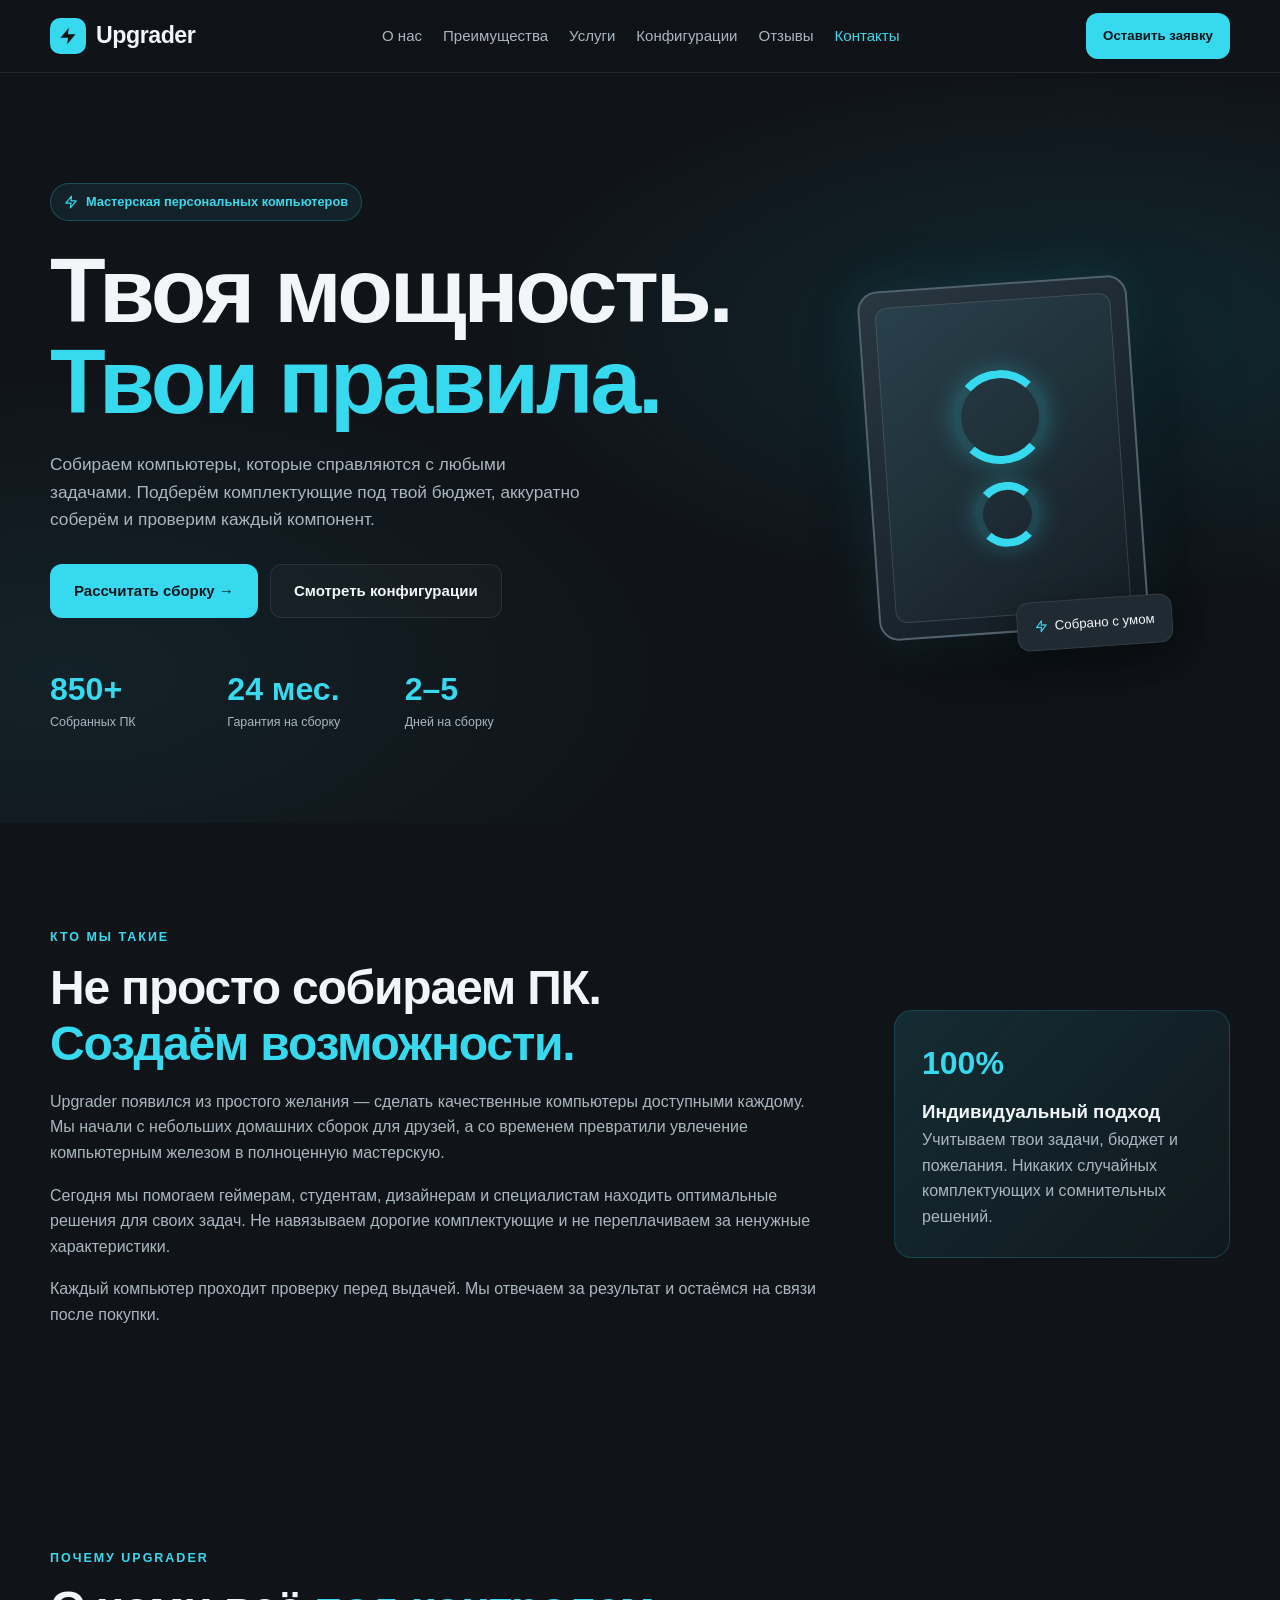
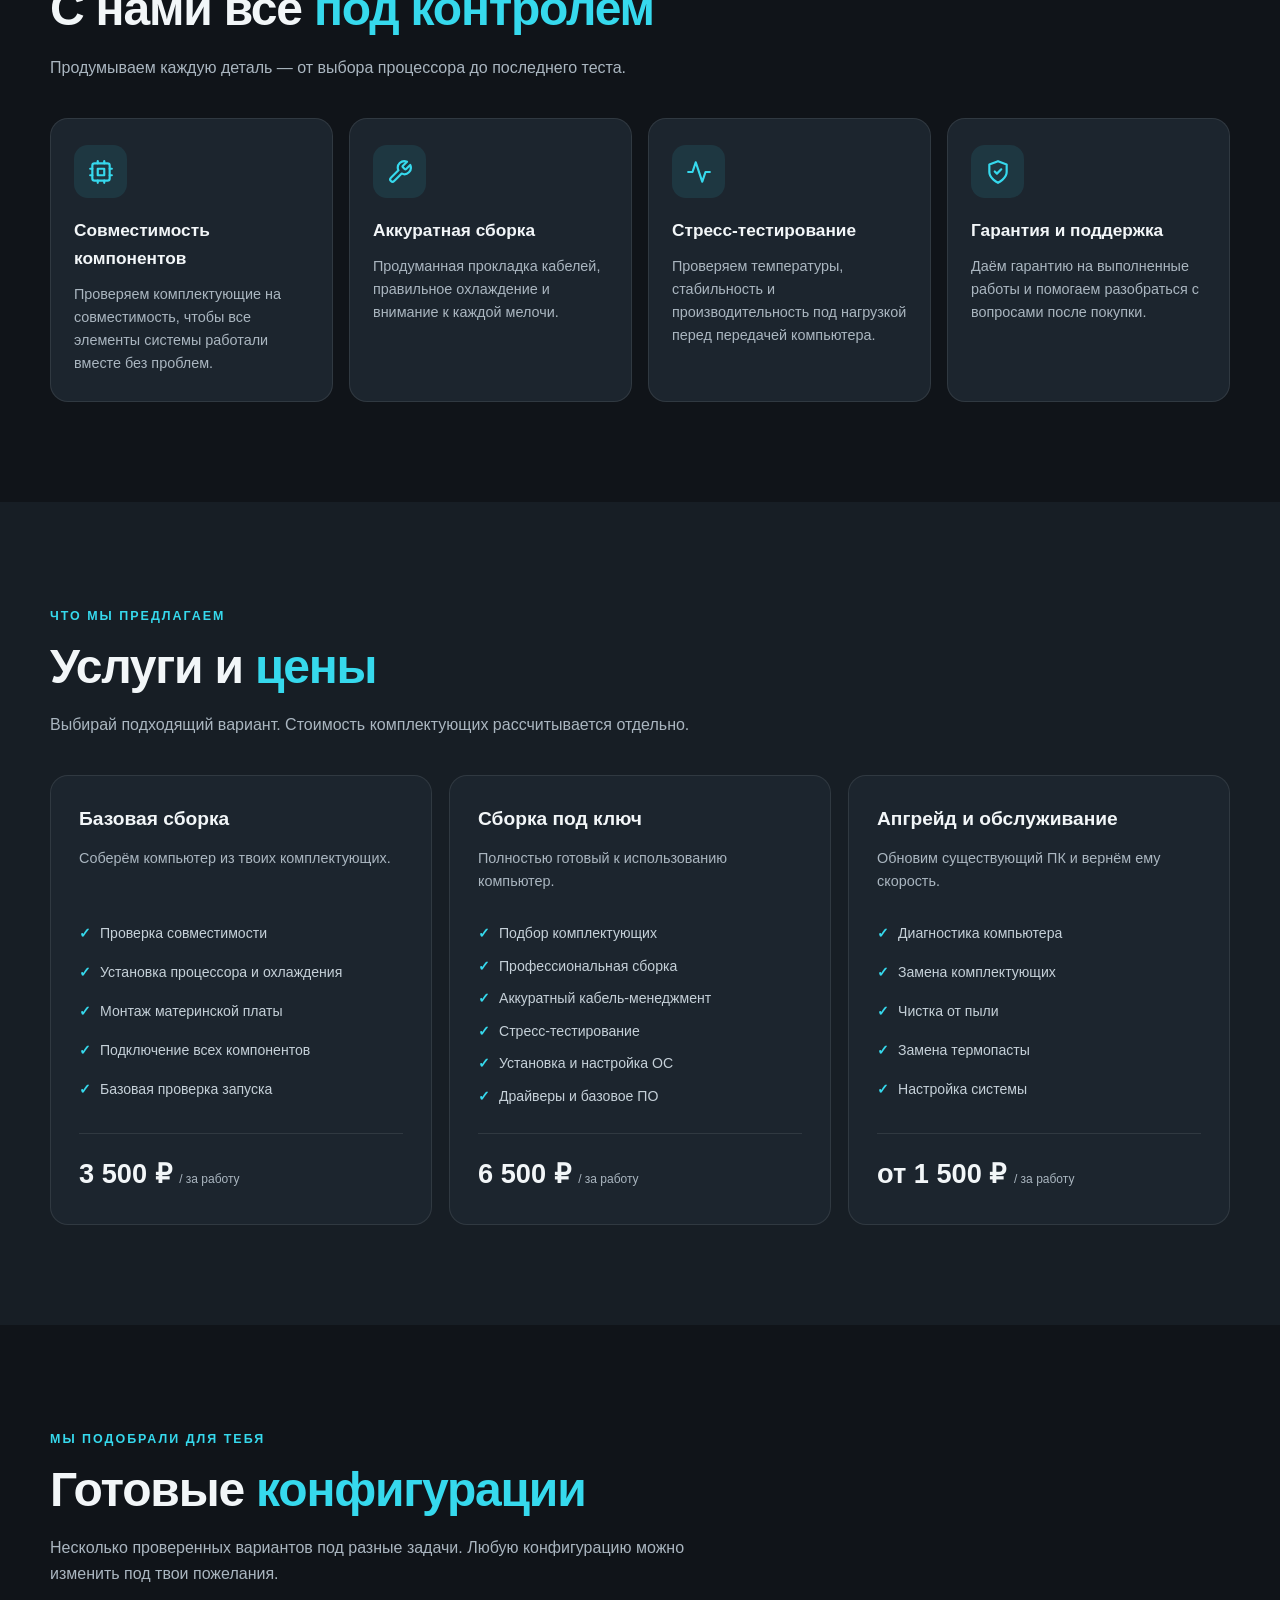
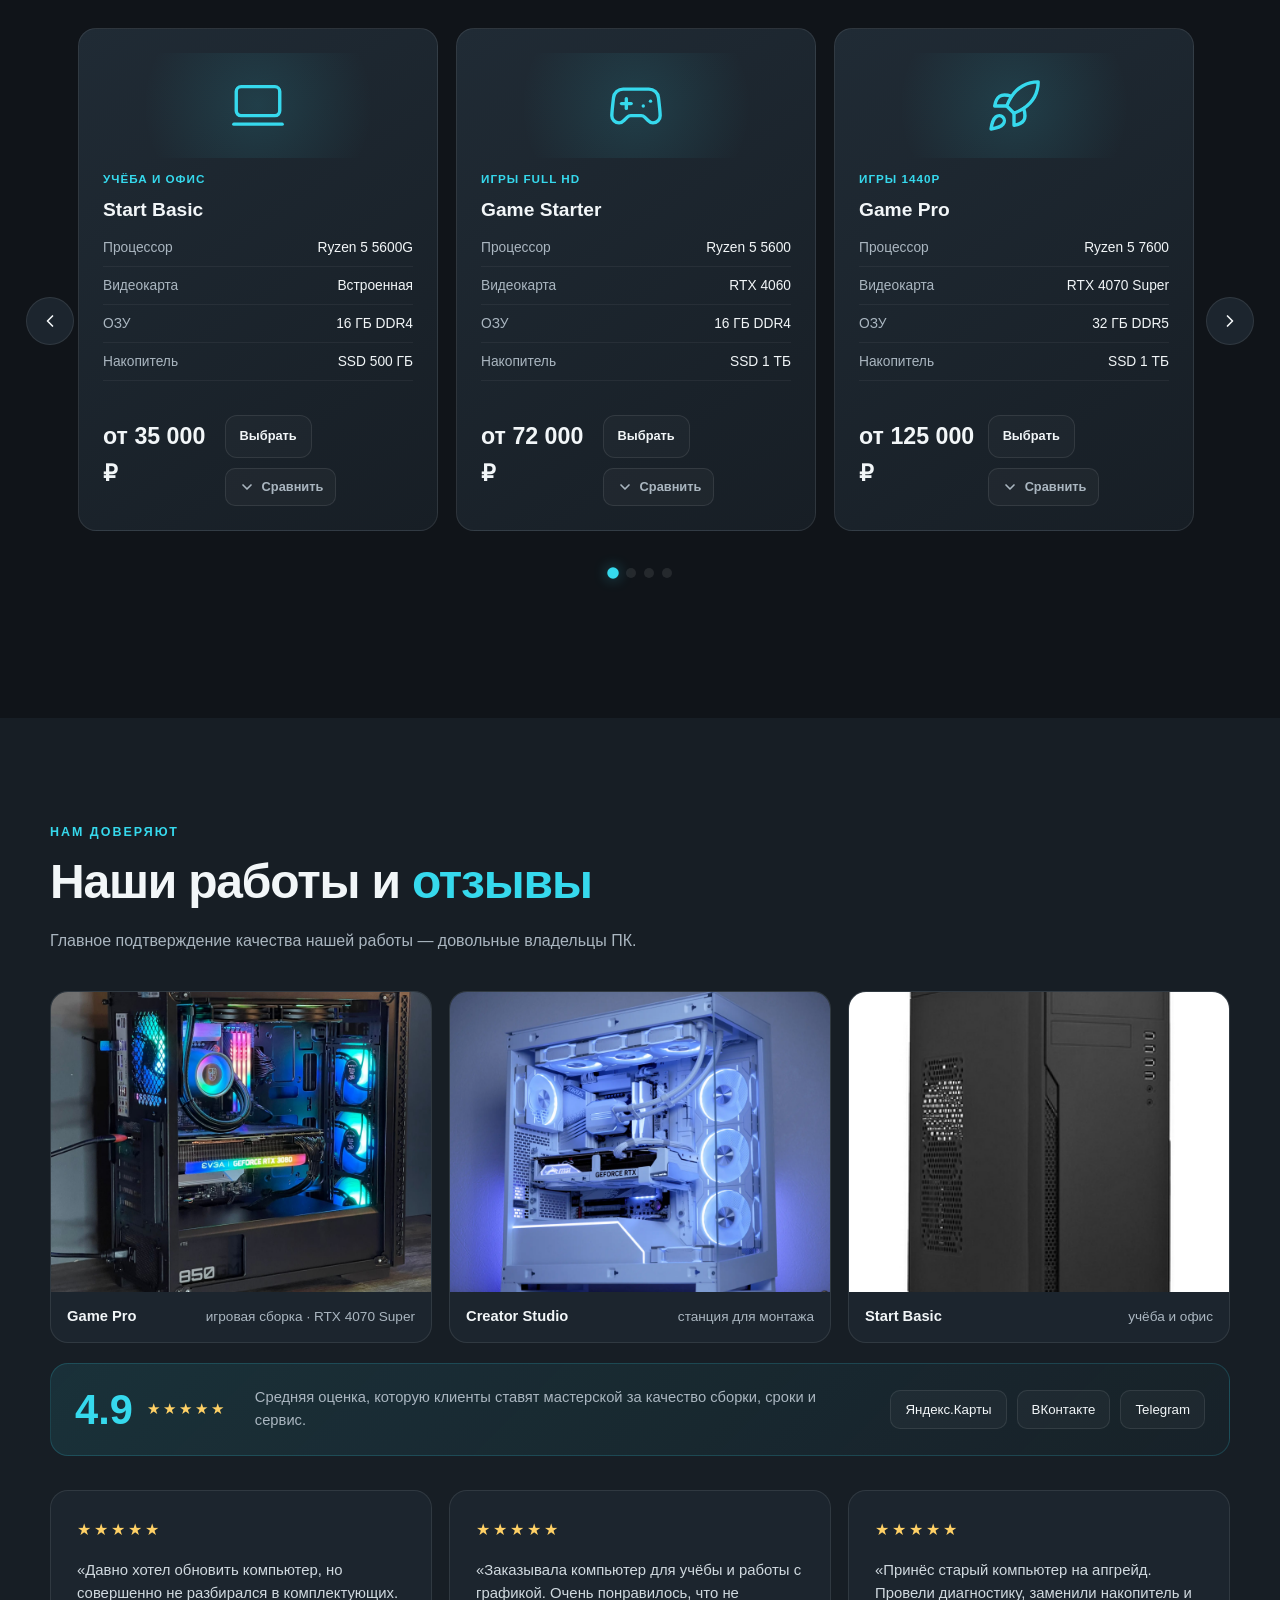
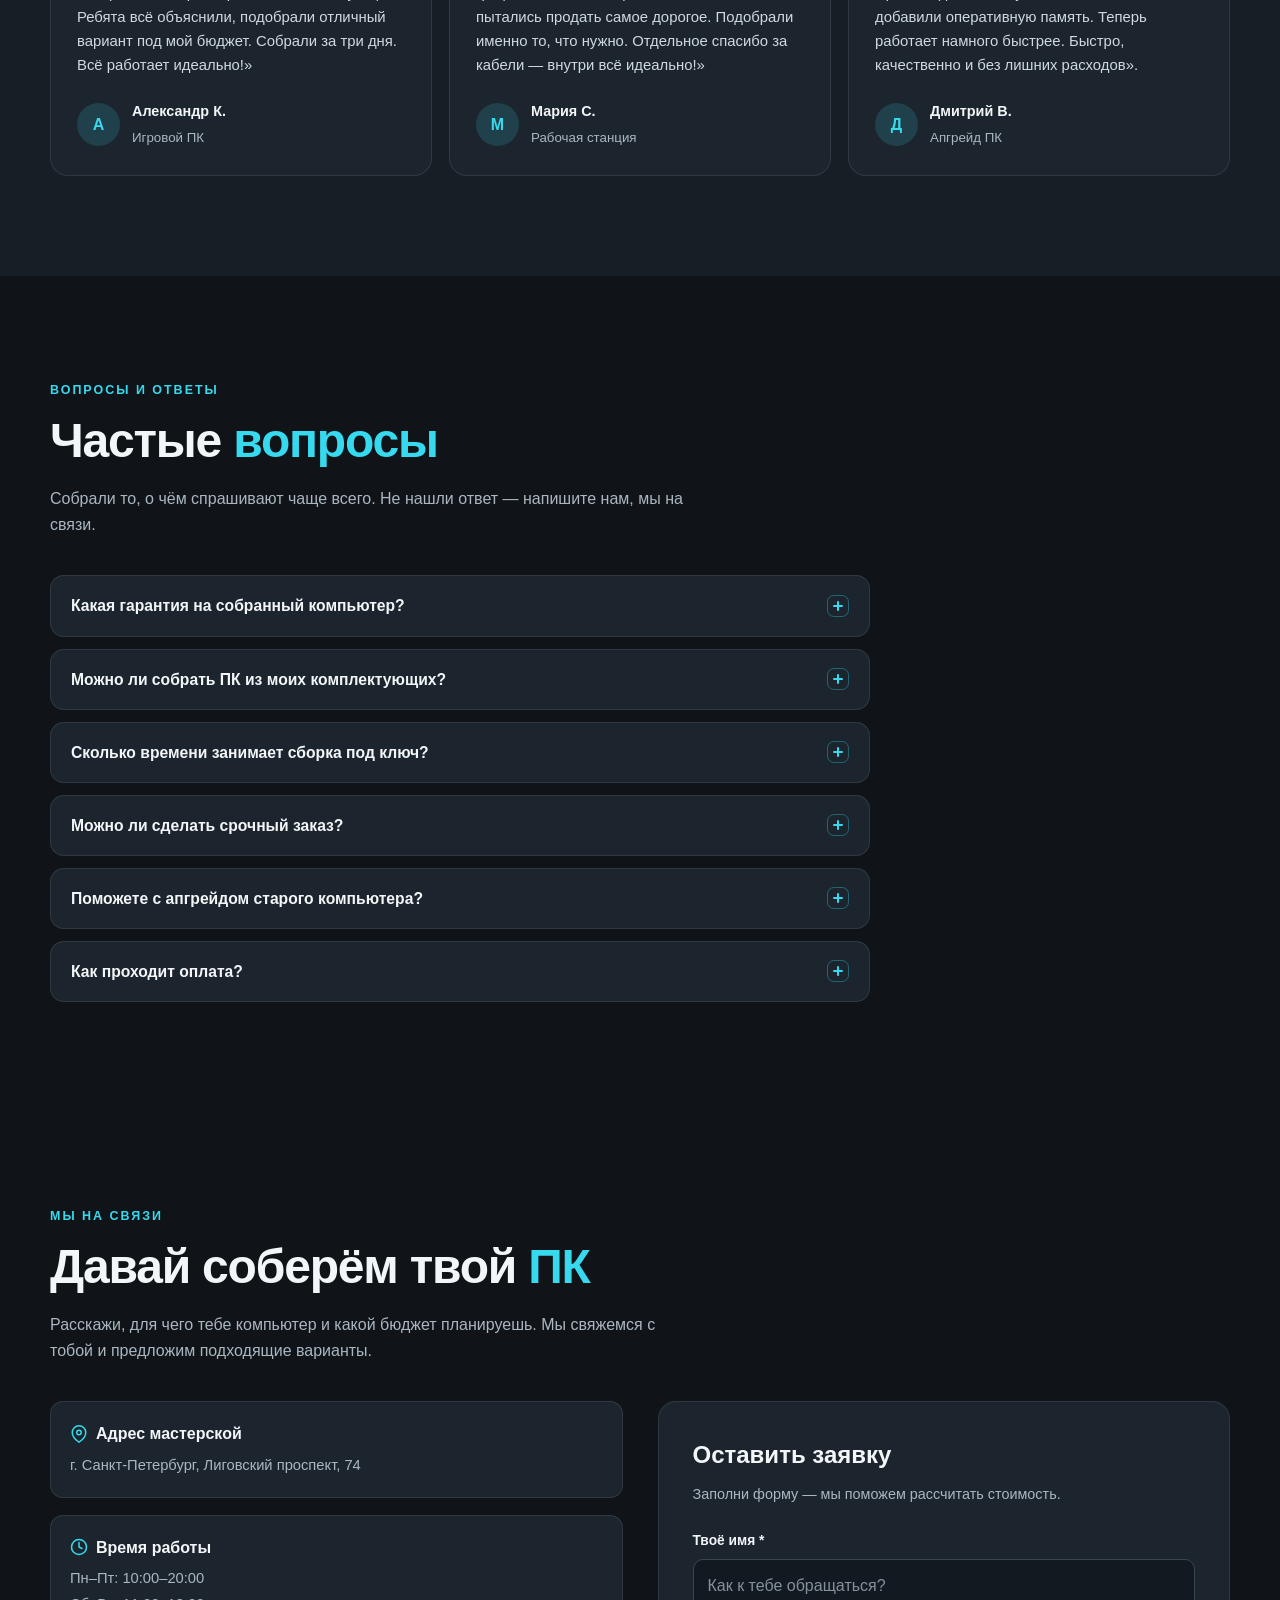
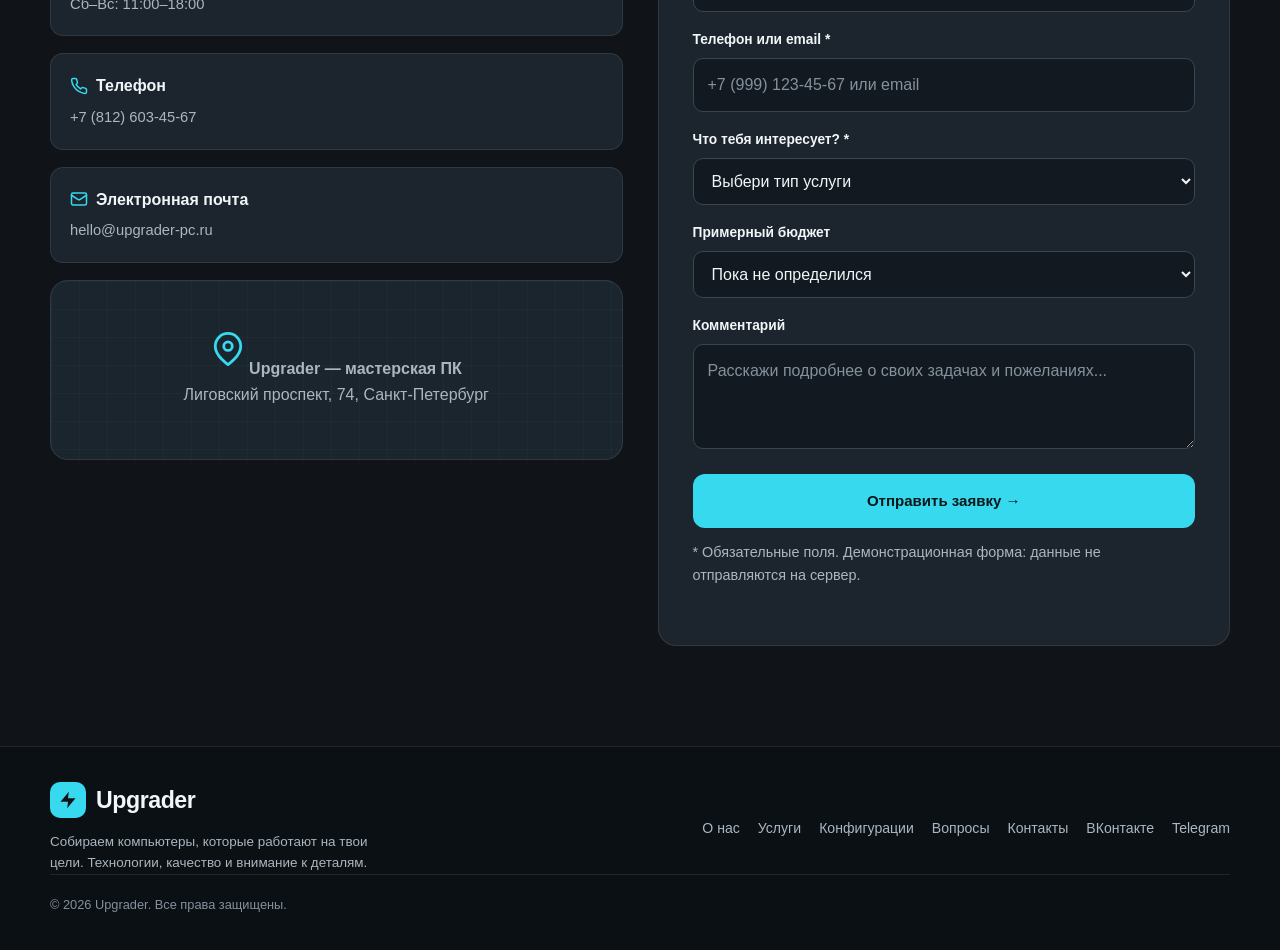
==== commit 932a2358: "feat(gallery): add images" ====
--- a/index.html
+++ b/index.html
@@ -601,10 +601,12 @@
                     Главное подтверждение качества нашей работы — довольные владельцы ПК.
                 </p>
 
-                <div class="works-grid">
+                                <div class="works-grid">
                     <figure class="work-card">
-                        <img src="[data-uri]" width="640" height="427" loading="lazy"
-                             alt="Готовая сборка Game Pro — игровой ПК с подсветкой и аккуратным кабель-менеджментом">
+                        <picture>
+                            <source srcset="images/works/6ybtLJ6yzNk.jpg" type="image/jpeg">
+                            <img src="images/works/6ybtLJ6yzNk.jpg" alt="Готовая сборка Game Pro — игровой ПК с подсветкой и аккуратным кабель-менеджментом" width="400" height="300" loading="lazy">
+                        </picture>
                         <figcaption>
                             <strong>Game Pro</strong>
                             <span>игровая сборка · RTX 4070 Super</span>
@@ -612,8 +614,10 @@
                     </figure>
 
                     <figure class="work-card">
-                        <img src="[data-uri]" width="640" height="427" loading="lazy"
-                             alt="Рабочая станция Creator Studio для монтажа и дизайна в белом корпусе">
+                        <picture>
+                            <source srcset="images/works/7993fff1-b399-4be2-8c5e-7567462f2227.webp" type="image/webp">
+                            <img src="images/works/7993fff1-b399-4be2-8c5e-7567462f2227.webp" alt="Рабочая станция Creator Studio для монтажа и дизайна в белом корпусе" width="400" height="300" loading="lazy">
+                        </picture>
                         <figcaption>
                             <strong>Creator Studio</strong>
                             <span>станция для монтажа</span>
@@ -621,8 +625,10 @@
                     </figure>
 
                     <figure class="work-card">
-                        <img src="[data-uri]" width="640" height="427" loading="lazy"
-                             alt="Компактный офисный компьютер Start Basic рядом с монитором">
+                        <picture>
+                            <source srcset="images/works/e823d250-2342-11ec-b55c-0ae0afa109c8_e823d252-2342-11ec-b55c-0ae0afa109c8.300x300.jpeg" type="image/jpeg">
+                            <img src="images/works/e823d250-2342-11ec-b55c-0ae0afa109c8_e823d252-2342-11ec-b55c-0ae0afa109c8.300x300.jpeg" alt="Компактный офисный компьютер Start Basic рядом с монитором" width="400" height="300" loading="lazy">
+                        </picture>
                         <figcaption>
                             <strong>Start Basic</strong>
                             <span>учёба и офис</span>
--- a/css/style.css
+++ b/css/style.css
@@ -1223,7 +1223,7 @@
 
 .work-card img {
     width: 100%;
-    height: 200px;
+    aspect-ratio: 4 / 3;
     object-fit: cover;
     display: block;
 }
--- a/css/style.css
+++ b/css/style.css
@@ -1223,7 +1223,7 @@
 
 .work-card img {
     width: 100%;
-    height: 200px;
+    aspect-ratio: 4 / 3;
     object-fit: cover;
     display: block;
 }
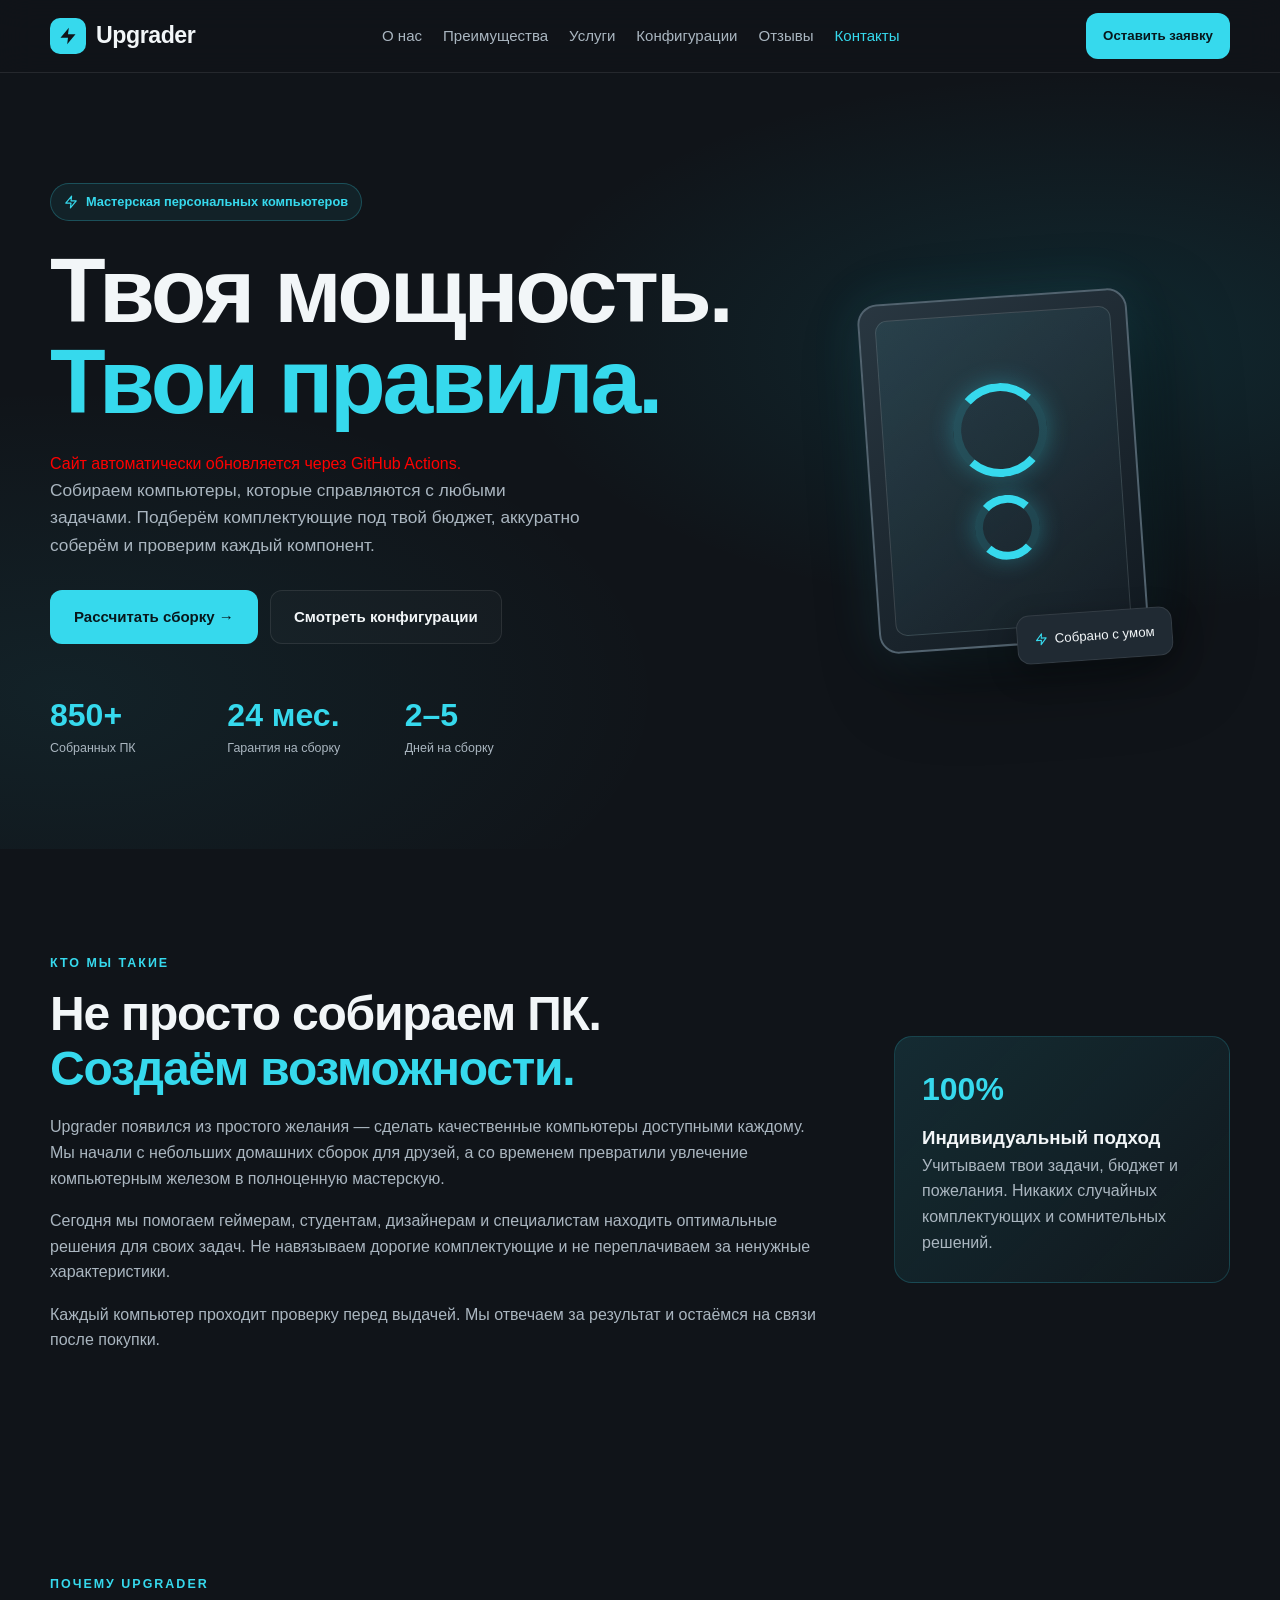
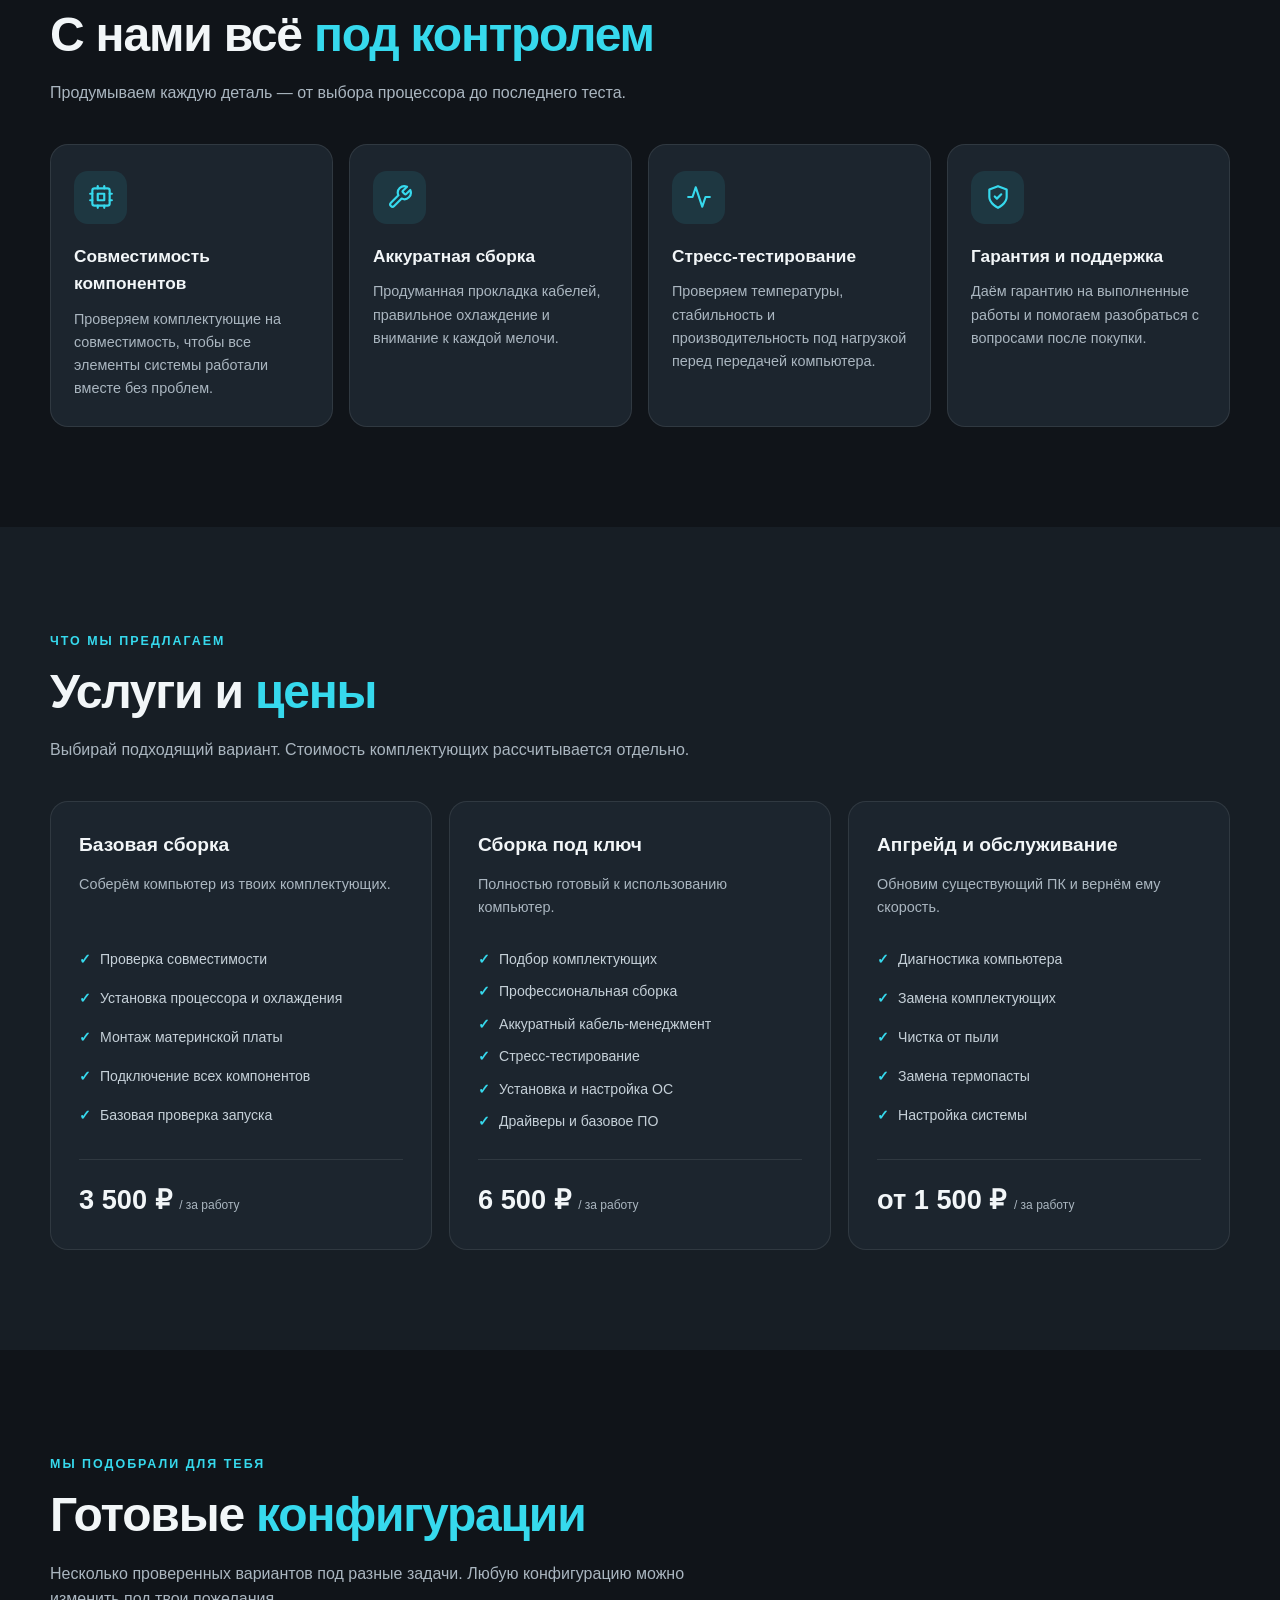
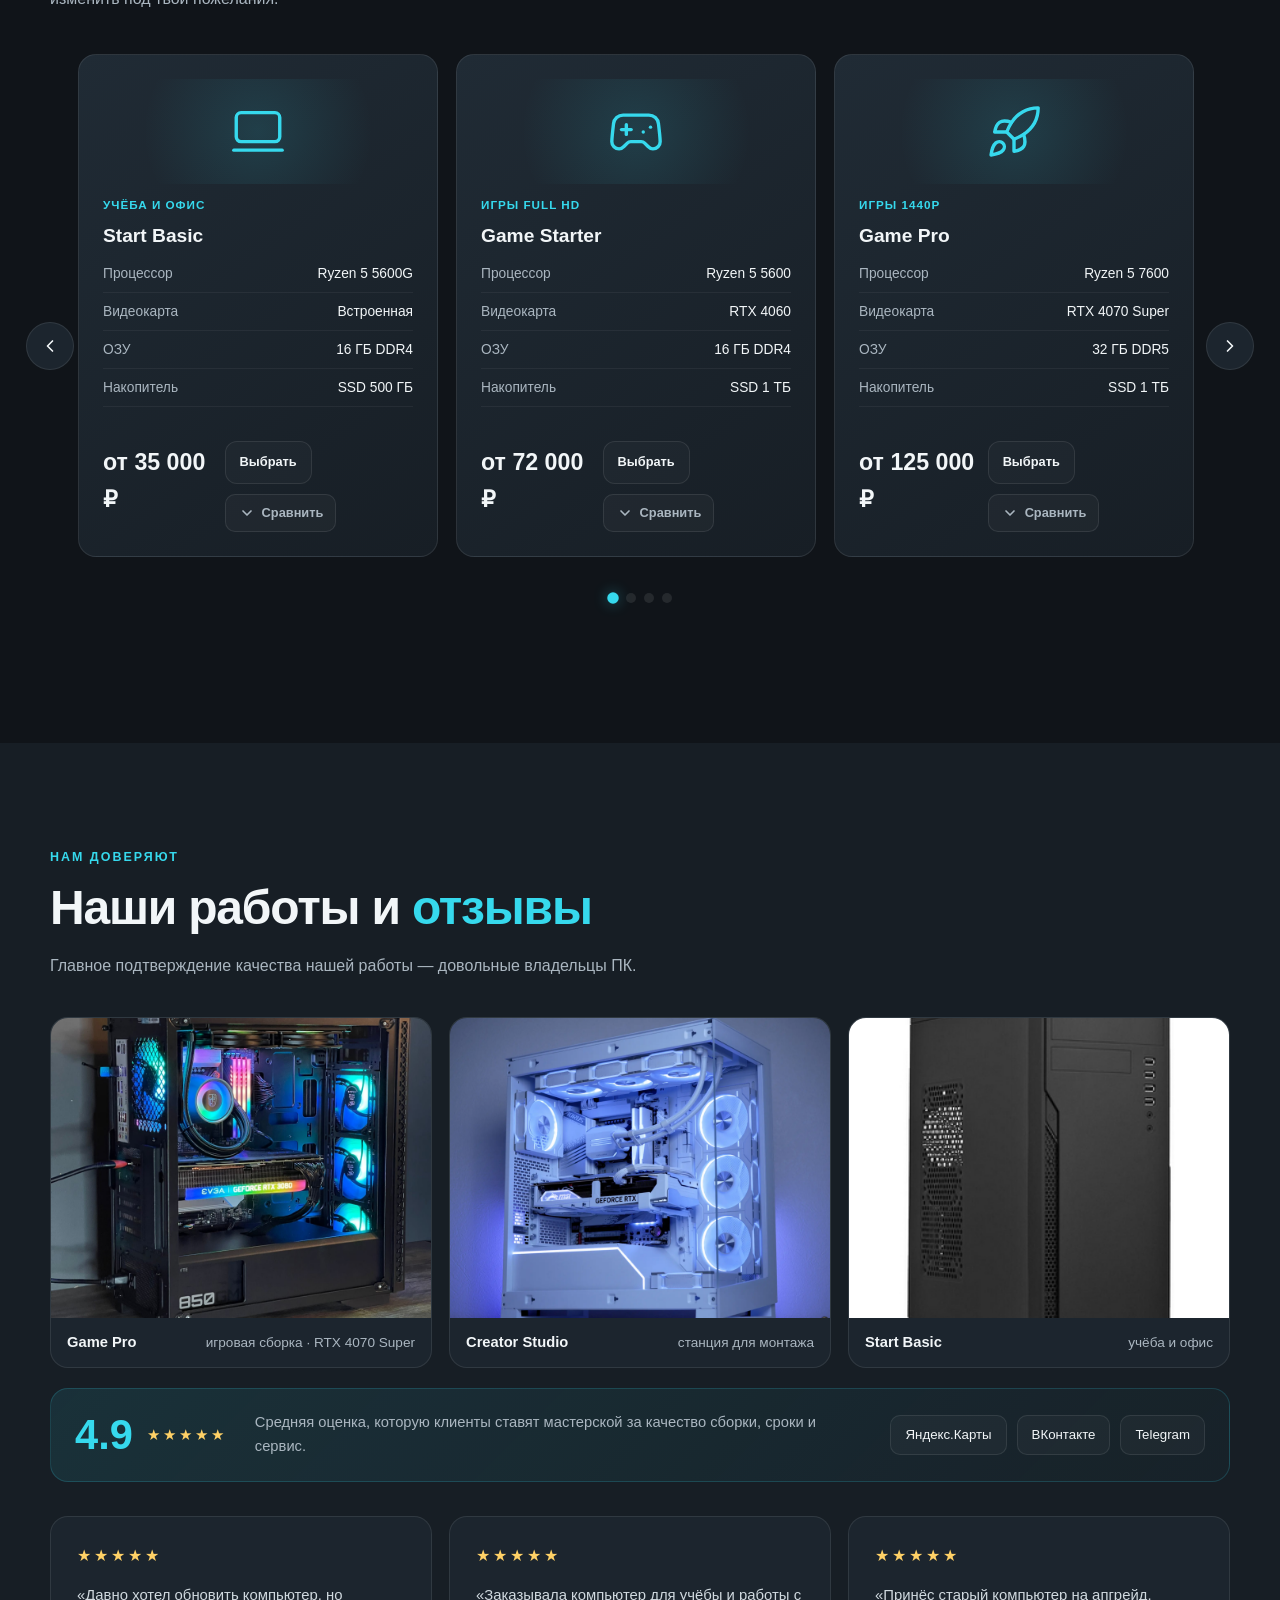
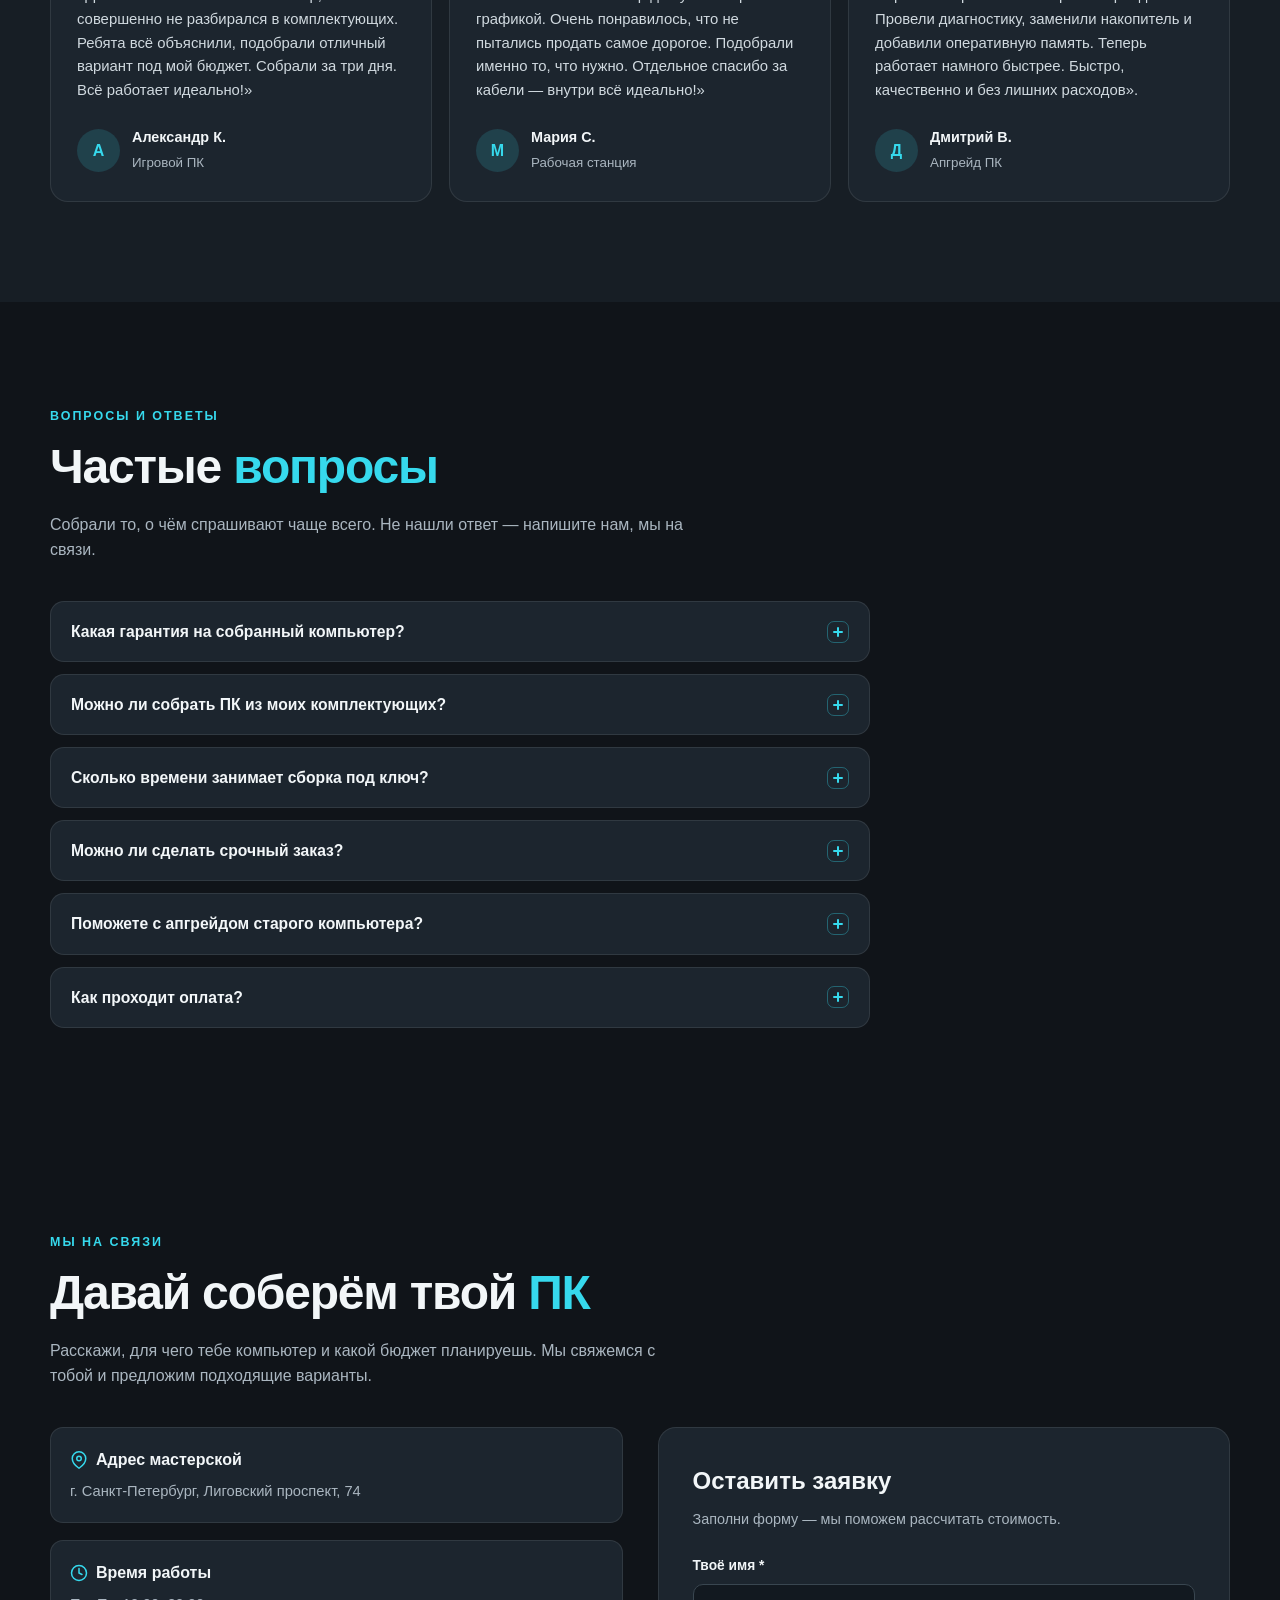
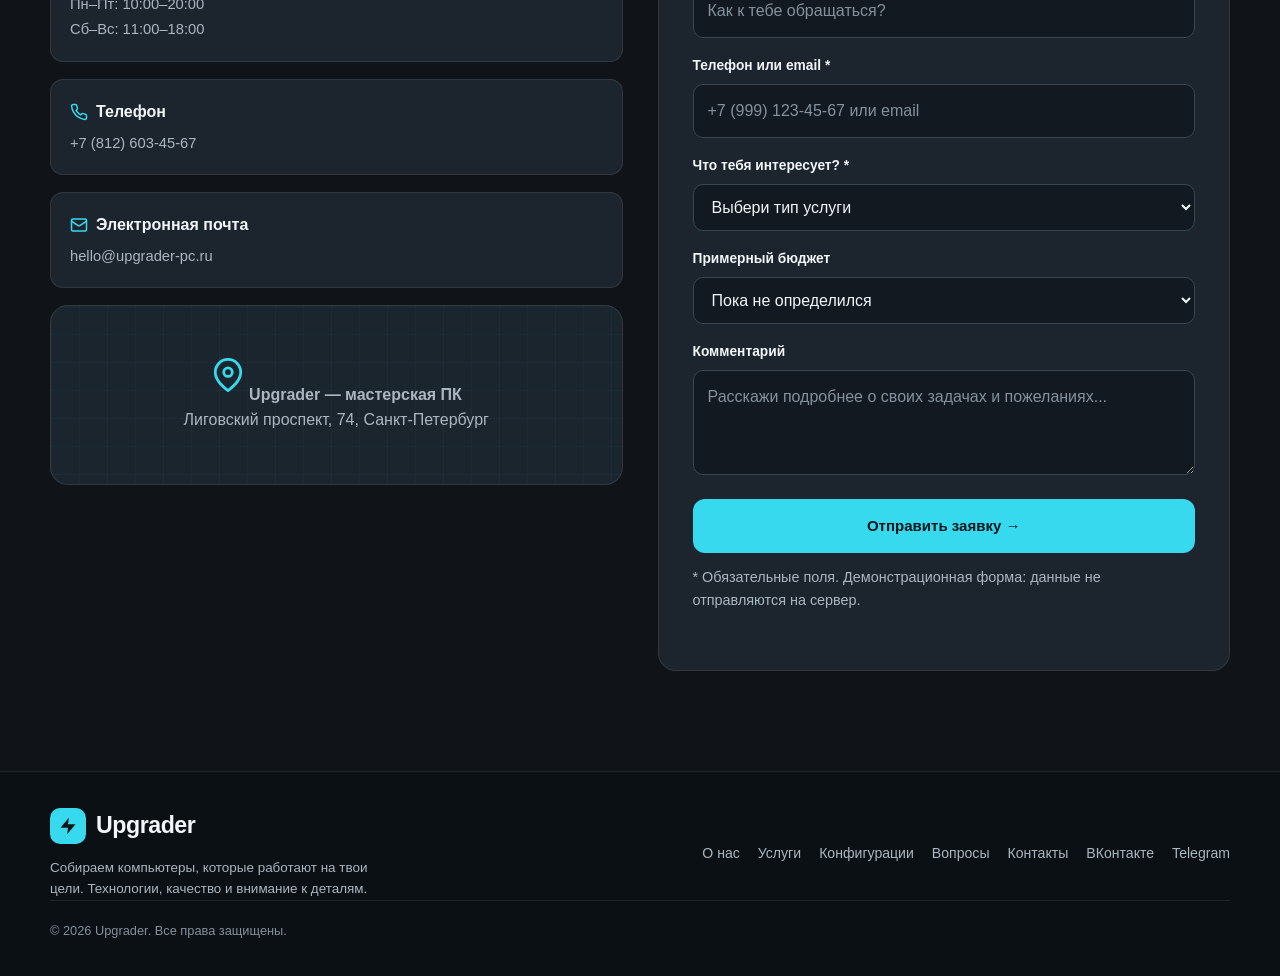
==== commit b146eda5: "test automatic deployment" ====
--- a/index.html
+++ b/index.html
@@ -140,6 +140,7 @@
                         Твоя мощность.<br>
                         <span class="accent">Твои правила.</span>
                     </h1>
+                    <p style="color: red;">Сайт автоматически обновляется через GitHub Actions.</p>
 
                     <p class="hero-description">
                         Собираем компьютеры, которые справляются с любыми задачами.
